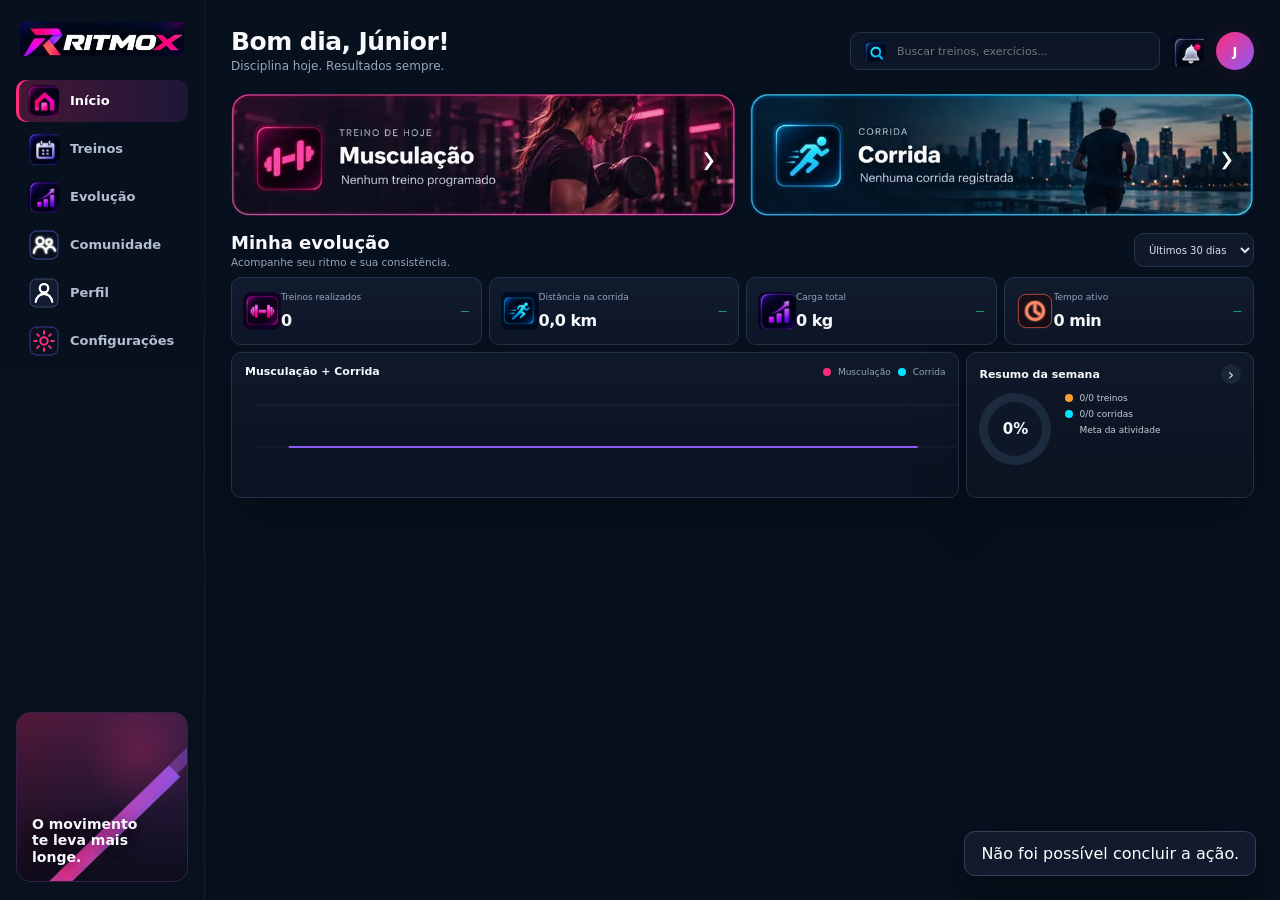
==== static/index.html @ 779b085f "chore: refresh frontend cache v68" ====
<!doctype html>
<html lang="pt-BR">
<head>
  <meta charset="utf-8">
  <meta name="viewport" content="width=device-width,initial-scale=1,viewport-fit=cover">
  <meta name="theme-color" content="#08101f">
  <meta http-equiv="Cache-Control" content="no-cache, no-store, must-revalidate">
  <meta http-equiv="Pragma" content="no-cache">
  <meta http-equiv="Expires" content="0">
  <title>RITMOX — Treino em movimento</title>
  <link rel="icon" type="image/png" sizes="64x64" href="/static/assets/validated/ritmox-r-favicon.png?v=20260925-31">
  <link rel="shortcut icon" type="image/png" href="/static/assets/validated/ritmox-r-favicon.png?v=20260925-31">
  <link rel="apple-touch-icon" href="/static/assets/validated/ritmox-r-favicon.png?v=20260925-31">
  <link rel="stylesheet" href="/static/styles.css?v=20260926-68">
</head>
<body>
  <svg class="svg-sprite" aria-hidden="true">
    <symbol id="i-home" viewBox="0 0 24 24"><path d="M3.5 10.2 12 3.5l8.5 6.7"/><path d="M5.3 9.3v10.8h5.1v-5.7h3.2v5.7h5.1V9.3"/></symbol>
    <symbol id="i-dumbbell" viewBox="0 0 24 24"><path d="M3.5 8.5v7M6.5 6.5v11M9.2 10.2h5.6M17.5 6.5v11M20.5 8.5v7"/><path d="M6.5 12h2.7M14.8 12h2.7"/></symbol>
    <symbol id="i-chart" viewBox="0 0 24 24"><path d="M4 20v-5M9.3 20v-9M14.7 20V5M20 20v-7"/><path d="m4 10 5.2-3.4 4.3 2.2L20 4.5"/></symbol>
    <symbol id="i-run" viewBox="0 0 24 24"><circle cx="15.8" cy="4.2" r="2"/><path d="m13.2 8.1-3.1 3.2 3.2 2.1 2.1 4.2M13.2 8.1l3.2 2.1 3.1-1.2M10.1 11.3l-2.2 5-3.7 3M15.4 17.6l4.2 3.3"/></symbol>
    <symbol id="i-user" viewBox="0 0 24 24"><circle cx="12" cy="7.3" r="4"/><path d="M4.8 20.5c.9-4.1 3.3-6.2 7.2-6.2s6.3 2.1 7.2 6.2"/></symbol>
    <symbol id="i-users" viewBox="0 0 24 24"><path d="M9 11a4 4 0 1 0 0-8 4 4 0 0 0 0 8Zm-7 10c.7-4 3-6 7-6 2.1 0 3.8.6 5 1.8M17 11a3 3 0 1 0 0-6M16 15c3.4 0 5.3 2 6 6"/></symbol>
    <symbol id="i-plus" viewBox="0 0 24 24"><path d="M12 5v14M5 12h14"/></symbol>
    <symbol id="i-link" viewBox="0 0 24 24"><path d="M10 13a5 5 0 0 0 7.1.1l2-2a5 5 0 0 0-7.1-7.1l-1.1 1.1M14 11a5 5 0 0 0-7.1-.1l-2 2A5 5 0 0 0 12 20l1.1-1.1"/></symbol>
    <symbol id="i-search" viewBox="0 0 24 24"><circle cx="10.8" cy="10.8" r="6.3"/><path d="m15.4 15.4 4.1 4.1"/></symbol>
    <symbol id="i-bell" viewBox="0 0 24 24"><path d="M6.8 9.8a5.2 5.2 0 0 1 10.4 0v3.5l1.8 2.2H5l1.8-2.2V9.8Z"/><path d="M9.8 18.2a2.4 2.4 0 0 0 4.4 0"/></symbol>
    <symbol id="i-camera" viewBox="0 0 24 24"><path d="M4 8.5h3l1.4-2h7.2l1.4 2h3v10H4z"/><circle cx="12" cy="13.5" r="3.2"/></symbol>
    <symbol id="i-file" viewBox="0 0 24 24"><path d="M6 3h8l4 4v14H6z"/><path d="M14 3v5h5M9 12h6M9 16h6"/></symbol>
    <symbol id="i-eye" viewBox="0 0 24 24"><path d="M2.5 12s3.5-6 9.5-6 9.5 6 9.5 6-3.5 6-9.5 6-9.5-6-9.5-6Z"/><circle cx="12" cy="12" r="2.7"/></symbol>
    <symbol id="i-mail" viewBox="0 0 24 24"><rect x="3" y="5" width="18" height="14" rx="2"/><path d="m4.5 7 7.5 6 7.5-6"/></symbol>
    <symbol id="i-calendar" viewBox="0 0 24 24"><rect x="3" y="5" width="18" height="16" rx="2"/><path d="M7 3v4M17 3v4M3 10h18"/></symbol>
    <symbol id="i-target" viewBox="0 0 24 24"><circle cx="11" cy="13" r="7"/><circle cx="11" cy="13" r="3"/><path d="m14 10 7-7M17 3h4v4"/></symbol>
    <symbol id="i-gear" viewBox="0 0 24 24"><circle cx="12" cy="12" r="3"/><path d="M12 2v3M12 19v3M2 12h3M19 12h3M4.9 4.9 7 7M17 17l2.1 2.1M19.1 4.9 17 7M7 17l-2.1 2.1"/></symbol>
    <symbol id="i-shield" viewBox="0 0 24 24"><path d="M12 2 20 5v6c0 5.2-3.2 9-8 11-4.8-2-8-5.8-8-11V5z"/><path d="M12 7v10"/></symbol>
    <symbol id="i-help" viewBox="0 0 24 24"><circle cx="12" cy="12" r="9"/><path d="M9.7 9a2.5 2.5 0 0 1 4.7 1.2c0 1.8-2.4 2.2-2.4 4M12 18h.01"/></symbol>
  </svg>

  <div class="app-shell">
    <aside class="sidebar">
      <div class="brand">
        <img class="brand-lockup-image" src="/static/assets/validated/ritmox-logo.webp" alt="RITMOX — Treino em movimento">
      </div>

      <nav class="side-nav">
        <button class="nav-item active" data-page="home"><img src="/static/assets/validated/home.webp" alt=""><span>Início</span></button>
        <button class="nav-item" data-page="workouts"><img src="/static/assets/validated/workouts.webp" alt=""><span>Treinos</span></button>
        <button class="nav-item" data-page="evolution"><img src="/static/assets/validated/evolution.webp" alt=""><span>Evolução</span></button>
        <button class="nav-item" data-page="community"><img src="/static/assets/icons/community.svg" alt=""><span>Comunidade</span></button>
        <button class="nav-item" data-page="profile"><img class="desktop-nav-asset profile-nav-asset" src="/static/assets/desktop/profile-clean.svg?v=20260925-22" alt=""><span>Perfil</span></button>
        <button class="nav-item" data-page="settings"><img src="/static/assets/icons/settings.svg" alt=""><span>Configurações</span></button>
      </nav>

      <div class="sidebar-poster">
        <div class="poster-glow"></div>
        <span>O movimento<br>te leva mais longe.</span>
      </div>
    </aside>

    <main class="main-content">
      <header class="topbar">
        <div>
          <h1 id="pageTitle">Bom dia, Júnior!</h1>
          <p id="pageSubtitle">Disciplina hoje. Resultados sempre.</p>
        </div>
        <div class="top-actions">
          <div class="search-box"><img class="search-image" src="/static/assets/validated/search.webp" alt=""><input id="globalSearch" placeholder="Buscar treinos, exercícios..."></div>
          <button class="icon-btn image-button" title="Notificações" aria-label="Notificações"><img src="/static/assets/validated/bell.webp" alt=""></button>
          <button class="avatar-btn is-loading" title="Perfil" aria-label="Perfil"></button>
        </div>
      </header>

      <section class="page active" id="page-home">

        <div class="mobile-only mobile-home-shell">
          <div class="m-brandbar">
            <div class="m-brand-lockup"><img class="brand-lockup-image" src="/static/assets/validated/ritmox-logo.webp" alt="RITMOX — Treino em movimento"></div>
            <button class="m-avatar is-loading" data-page="profile" aria-label="Perfil"></button>
          </div>
          <div class="m-greeting">
            <small>SEU DIA NO RITMOX</small>
            <h1>Bom dia, Júnior!</h1>
            <p>Disciplina hoje. Resultados sempre.</p>
          </div>

          <button class="m-feature-card m-feature-strength home-image-card" data-page="workouts" aria-label="Abrir musculação">
            <img class="home-card-art" src="/static/assets/home/home-strength-approved-exact-v48.webp?v=20260925-49" alt="">
            <span class="m-feature-copy">
              <small>TREINO DE HOJE</small>
              <strong>Musculação</strong>
              <span id="mHomeWorkoutTitle">Nenhum treino programado</span>
            </span>
            <span class="m-feature-arrow">›</span>
          </button>
          <button type="button" class="m-home-start-workout" id="mHomeStartWorkoutBtn" hidden>
            <span aria-hidden="true">▶</span><strong>Iniciar treino de hoje</strong>
          </button>

          <button class="m-feature-card m-feature-run home-image-card" data-page="run" aria-label="Abrir corrida">
            <img class="home-card-art" src="/static/assets/home/home-run-approved-exact-v48.webp?v=20260925-49" alt="">
            <span class="m-feature-copy">
              <small>CORRIDA</small>
              <strong>Corrida</strong>
              <span id="mHomeRunTitle">Nenhuma corrida registrada</span>
            </span>
            <span class="m-feature-arrow">›</span>
          </button>

          <div class="m-section-heading">
            <div><small>MINHA EVOLUÇÃO</small><h2>Seu progresso</h2></div>
            <button data-page="evolution">Ver tudo</button>
          </div>

          <div class="m-kpi-grid">
            <article class="m-kpi"><span class="m-kpi-icon image-icon"><img src="/static/assets/validated/workouts.webp?v=20260925-32" alt=""></span><small>Treinos</small><strong id="mStatWorkouts">0</strong></article>
            <article class="m-kpi"><span class="m-kpi-icon image-icon"><img src="/static/assets/validated/run.webp?v=20260925-32" alt=""></span><small>Corrida</small><strong id="mStatDistance">0,0 km</strong></article>
            <article class="m-kpi"><span class="m-kpi-icon image-icon"><img src="/static/assets/validated/evolution.webp" alt=""></span><small>Carga</small><strong id="mStatLoad">0 kg</strong></article>
            <article class="m-kpi"><span class="m-kpi-icon image-icon"><img src="/static/assets/icons/clock.svg" alt=""></span><small>Tempo ativo</small><strong id="mStatTime">0 min</strong></article>
          </div>

          <article class="m-progress-card">
            <div class="m-card-head"><div><small>RESUMO DA SEMANA</small><strong>Comece sua jornada</strong></div><span>0%</span></div>
            <div class="m-empty-track"><span></span></div>
            <p>Seus treinos concluídos e corridas registradas vão aparecer aqui.</p>
          </article>
        </div>

        <div class="hero-grid desktop-home-block">
          <article class="hero-card strength-card home-image-card desktop-home-image-card" data-open="workouts">
            <img class="home-card-art" src="/static/assets/home/home-strength-approved-exact-v48.webp?v=20260925-49" alt="">
            <div class="hero-card-head">
              <h2>Musculação</h2>
              <span class="hero-chevron">›</span>
            </div>
            <div class="hero-card-body">
              <strong>Treino de hoje</strong>
              <p id="homeWorkoutTitle">Nenhum treino programado</p>
              <div class="hero-meta"><span>◌ 0 exercícios</span><span>◷ 0 min</span></div>
            </div>
            <button class="hero-action pink" id="homeStartWorkoutBtn" hidden>Iniciar treino</button>
          </article>

          <article class="hero-card run-card home-image-card desktop-home-image-card" data-open="run">
            <img class="home-card-art" src="/static/assets/home/home-run-approved-exact-v48.webp?v=20260925-49" alt="">
            <div class="hero-card-head">
              <h2>Corrida</h2>
              <span class="hero-chevron">›</span>
            </div>
            <div class="hero-card-body">
              <strong>Treino de hoje</strong>
              <p>Nenhuma corrida registrada</p>
              <div class="hero-meta"><span>◌ 0,0 km</span><span>◷ 0 min</span></div>
            </div>
            <button class="hero-action cyan">Iniciar corrida</button>
          </article>
        </div>

        <section class="section-block desktop-home-block">
          <div class="section-head">
            <div><h3>Minha evolução</h3><p>Acompanhe seu ritmo e sua consistência.</p></div>
            <select id="periodSelect"><option>Últimos 30 dias</option><option>7 dias</option><option>3 meses</option></select>
          </div>

          <div class="stat-grid">
            <article class="stat-card"><span class="stat-icon image-icon desktop-stat-asset approved-desktop-asset"><img src="[data-uri]" alt=""></span><small>Treinos realizados</small><strong id="statWorkouts">0</strong><em>—</em></article>
            <article class="stat-card"><span class="stat-icon image-icon desktop-stat-asset approved-desktop-asset"><img src="[data-uri]" alt=""></span><small>Distância na corrida</small><strong id="statDistance">0,0 km</strong><em>—</em></article>
            <article class="stat-card"><span class="stat-icon image-icon"><img src="/static/assets/validated/evolution.webp" alt=""></span><small>Carga total</small><strong id="statLoad">0 kg</strong><em>—</em></article>
            <article class="stat-card"><span class="stat-icon image-icon"><img src="/static/assets/icons/clock.svg" alt=""></span><small>Tempo ativo</small><strong id="statTime">0 min</strong><em>—</em></article>
          </div>

          <div class="analytics-grid">
            <article class="panel chart-panel">
              <div class="panel-title-row"><strong>Musculação + Corrida</strong><span class="legend"><i class="dot pink"></i> Musculação <i class="dot cyan"></i> Corrida</span></div>
              <canvas id="progressChart" height="230"></canvas>
            </article>
            <article class="panel summary-panel">
              <div class="summary-title-row"><h4>Resumo da semana</h4><span>›</span></div>
              <div class="summary-content">
                <div class="ring" id="goalRing"><span>0%</span></div>
                <ul>
                  <li><i class="dot orange"></i><span>0/0 treinos</span></li>
                  <li><i class="dot cyan"></i><span>0/0 corridas</span></li>
                  <li><i class="dot purple"></i><span>Meta da atividade</span></li>
                </ul>
              </div>
            </article>
          </div>
        </section>
      </section>

      <section class="page" id="page-workouts">
        <div class="health-gate" id="healthGate">
          <article class="panel health-gate-card">
            <div class="health-gate-icon">+</div>
            <span class="eyebrow pink-text">ANAMNESE OBRIGATÓRIA</span>
            <h2 id="healthGateTitle">Verificando sua triagem de saúde...</h2>
            <p id="healthGateText">Antes de planejar treinos, o RITMOX verifica se a anamnese do aluno foi concluída.</p>
            <div id="healthGateFlags" class="health-gate-flags"></div>
            <div class="health-gate-actions">
              <button type="button" class="primary-btn pink-btn" id="startHealthAssessmentBtn" data-health-action="assessment" hidden>Preencher anamnese</button>
              <button type="button" class="ghost-btn" id="configureAnamnesisBtn" data-page="settings" hidden>Configurar anamnese</button>
              <button type="button" class="ghost-btn" id="registerClearanceBtn" data-health-action="clearance" hidden>Solicitar liberação ao profissional</button>
            </div>
            <small class="health-note">A triagem não substitui avaliação médica. Respostas com sinais de alerta bloqueiam a prescrição até avaliação profissional.</small>
          </article>
        </div>

        <div class="training-calendar training-planner-v57" id="trainingCalendar" hidden>
          <div class="calendar-toolbar">
            <div>
              <span class="eyebrow pink-text" id="plannerEyebrow">PLANEJAMENTO</span>
              <h2 id="plannerTitle">Calendário de treinos</h2>
              <p id="plannerSubtitle">Planeje corrida, musculação e outras modalidades com métodos baseados em evidências.</p>
            </div>
            <div class="calendar-toolbar-actions">
              <button class="calendar-nav-btn" id="prevWeekBtn" aria-label="Semana anterior">‹</button>
              <button class="calendar-today-btn" id="todayWeekBtn">Hoje</button>
              <button class="calendar-nav-btn" id="nextWeekBtn" aria-label="Próxima semana">›</button>
              <button class="calendar-add-btn" id="addPlanTopBtn"><span>＋</span> Novo ciclo</button>
            </div>
          </div>

          <nav class="planner-modality-tabs" id="plannerModalityTabs" aria-label="Filtrar modalidades">
            <button type="button" class="active" data-planner-modality="geral"><span class="planner-tab-icon">▦</span>Geral</button>
            <button type="button" data-planner-modality="corrida"><span class="planner-tab-icon cyan">➤</span>Corrida</button>
            <button type="button" data-planner-modality="musculacao"><span class="planner-tab-icon purple">✚</span>Musculação</button>
            <button type="button" data-planner-modality="ciclismo"><span class="planner-tab-icon pink">◉</span>Ciclismo</button>
            <button type="button" data-planner-modality="mobilidade"><span class="planner-tab-icon teal">◌</span>Mobilidade</button>
          </nav>

          <section class="panel active-cycle-panel" id="activeCyclePanel" hidden>
            <div class="active-cycle-head">
              <div>
                <span class="eyebrow pink-text">ACOMPANHAMENTO DO CICLO</span>
                <h3 id="activeCycleTitle">Ciclo ativo</h3>
                <p id="activeCycleGoal">Seu planejamento atual.</p>
              </div>
              <span class="active-cycle-badge">ATIVO</span>
            </div>
            <div class="active-cycle-stats">
              <div><small>Período</small><strong id="activeCyclePeriod">—</strong></div>
              <div><small>Sessões concluídas</small><strong id="activeCycleSessions">0 / 0</strong></div>
              <div><small>Frequência</small><strong id="activeCycleFrequency">—</strong></div>
            </div>
            <div class="active-cycle-progress">
              <div><span>Progresso do ciclo</span><strong id="activeCycleProgressText">0%</strong></div>
              <div class="active-cycle-track"><i id="activeCycleProgressBar"></i></div>
            </div>
            <div class="active-cycle-actions">
              <button type="button" class="ghost-btn" id="changeTrainingCycleBtn">Alterar ciclo</button>
              <button type="button" class="danger-ghost-btn" id="deleteTrainingCycleBtn">Encerrar ciclo</button>
            </div>
          </section>

          <section class="panel planner-methods-panel" id="plannerMethodsPanel">
            <div class="planner-section-head">
              <span class="planner-section-icon">▥</span>
              <div>
                <h3>Métodos validados</h3>
                <p>Estruturas baseadas em diretrizes e revisões do ACSM e da WHO.</p>
              </div>
            </div>
            <div class="training-method-cards" id="trainingMethodCards">
              <button type="button" class="training-method-card active" data-method-key="hypertrophy">
                <span class="method-icon">◎</span><strong>Hipertrofia</strong><em>Força progressiva</em>
                <small>Maior volume semanal, progressão e recuperação para ganho de massa.</small>
              </button>
              <button type="button" class="training-method-card" data-method-key="strength">
                <span class="method-icon">◆</span><strong>Força</strong><em>Carga alta</em>
                <small>Baixas repetições, descanso maior e progressão de carga.</small>
              </button>
              <button type="button" class="training-method-card" data-method-key="weight_loss">
                <span class="method-icon">◒</span><strong>Perda de peso</strong><em>Cardio + força</em>
                <small>Musculação e aeróbio para apoiar gasto energético e preservar massa magra.</small>
              </button>
              <button type="button" class="training-method-card" data-method-key="conditioning">
                <span class="method-icon">▥</span><strong>Condicionamento</strong><em>Base + intervalos</em>
                <small>Combina base aeróbia, limiar, intervalos e força de suporte.</small>
              </button>
            </div>
            <div class="planner-filter-empty" id="plannerMethodEmpty" hidden>
              <strong>Método estruturado ainda não validado</strong>
              <span>Você ainda pode cadastrar um treino manual desta modalidade pelo botão “Novo plano”.</span>
            </div>
          </section>

          <section class="panel planner-structured-panel" id="plannerStructuredPanel">
            <div class="planner-section-head">
              <span class="planner-section-icon">▥</span>
              <div>
                <h3>Plano estruturado</h3>
                <p>Detalhes do método selecionado e como ele será aplicado.</p>
              </div>
            </div>
            <div class="structured-plan-body" id="structuredPlanBody">
              <div class="structured-plan-facts">
                <div><span>✚</span><small>Modalidade</small><strong id="structuredPlanModality">Musculação + Corrida leve</strong></div>
                <div><span>◎</span><small>Objetivo</small><strong id="structuredPlanGoal">Hipertrofia</strong></div>
                <div><span>▣</span><small>Frequência</small><strong id="structuredPlanFrequency">4x musculação + 2x cardio leve</strong></div>
                <div><span>☷</span><small>Estrutura</small><strong id="structuredPlanStructure">A/B + corrida regenerativa</strong></div>
              </div>
              <div class="structured-plan-description">
                <p id="structuredPlanDescription">Plano com sobrecarga progressiva, volume semanal adequado e recuperação. O calendário recebe automaticamente as sessões do método escolhido.</p>
                <small id="structuredPlanEvidence">Referência: ACSM 2026</small>
              </div>
            </div>
            <div class="planner-filter-empty structured-empty" id="structuredPlanEmpty" hidden>
              <strong>Sem plano estruturado para esta modalidade</strong>
              <span>Os modelos específicos só serão liberados depois de validação. Treinos manuais continuam disponíveis.</span>
            </div>
          </section>

          <div class="week-range" id="weekRange">—</div>
          <div class="week-calendar" id="weekCalendar" aria-label="Calendário semanal de treinos"></div>

          <section class="panel day-panel">
            <div class="day-panel-head">
              <div>
                <span class="eyebrow" id="selectedDayEyebrow">DIA SELECIONADO</span>
                <h3 id="selectedDayTitle">Selecione um dia</h3>
                <p id="selectedDaySubtitle">Os treinos do plano aparecerão aqui.</p>
              </div>
            </div>
            <div class="day-plan-list" id="dayPlanList"></div>
          </section>
        </div>
      </section>

      <section class="page" id="page-run">

        <div class="mobile-only mobile-run-screen">
          <div class="m-screen-head">
            <button class="m-back" data-page="home">‹</button>
            <strong>Corrida</strong>
            <button class="m-more">•••</button>
          </div>

          <div class="m-run-tabs">
            <button class="active">Resumo</button>
            <button>Parciais</button>
            <button>Mapa</button>
          </div>

          <article class="m-run-hero">
            <div class="m-run-hero-overlay">
              <small id="mRunTitle">Nenhuma corrida registrada</small>
              <div><strong id="mRunDistance">0,00</strong><span>km</span></div>
              <p id="mRunDuration">00:00</p>
            </div>
          </article>

          <div class="m-run-metrics">
            <article><small>Distância</small><strong id="mMetricDistance">0,00</strong><span>km</span></article>
            <article><small>Tempo</small><strong id="mMetricTime">00:00</strong><span>duração</span></article>
            <article><small>Ritmo médio</small><strong id="mMetricPace">--:--</strong><span>min/km</span></article>
          </div>

          <article class="m-run-evolution">
            <div class="m-card-head"><div><small>MINHA EVOLUÇÃO</small><strong>Últimas 4 semanas</strong></div><button data-page="evolution">Ver tudo</button></div>
            <div class="m-run-empty-chart"><span>Sem histórico de corrida</span></div>
          </article>

          <div class="m-run-bottom-metrics">
            <article><span>🔥</span><strong id="mRunCalories">0</strong><small>Calorias</small></article>
            <article><span>♥</span><strong id="mRunHeart">0</strong><small>Freq. média</small></article>
            <article><span>▲</span><strong id="mRunElevation">0</strong><small>Elevação</small></article>
          </div>
        </div>

        <div class="run-layout desktop-run">
          <article class="panel run-summary">
            <div class="tabs"><button class="tab active">Resumo</button><button class="tab">Parciais</button><button class="tab">Mapa</button></div>
            <div class="run-visual">
              <div class="route-line"></div>
              <div class="run-badge">R</div>
              <div class="run-overlay"><small id="runTitle">Nenhuma corrida registrada</small><strong id="runDistance">0,00 km</strong><span id="runDuration">00:00</span></div>
            </div>
            <div class="run-metrics">
              <div><small>Distância</small><strong id="metricDistance">0,00</strong><span>km</span></div>
              <div><small>Tempo</small><strong id="metricTime">00:00</strong></div>
              <div><small>Ritmo médio</small><strong id="metricPace">--:--</strong><span>min/km</span></div>
            </div>
          </article>

          <article class="panel run-details">
            <h3>Minha evolução</h3>
            <p>Últimas 4 semanas</p>
            <canvas id="runChart" height="220"></canvas>
            <div class="mini-metrics">
              <div><span>🔥</span><strong id="runCalories">0</strong><small>Calorias</small></div>
              <div><span>♥</span><strong id="runHeart">0</strong><small>Freq. média</small></div>
              <div><span>▲</span><strong id="runElevation">0</strong><small>Elevação</small></div>
            </div>
          </article>
        </div>
      </section>

      <section class="page" id="page-evolution">
        <article class="panel spacious">
          <span class="eyebrow purple-text">EVOLUÇÃO</span>
          <h2>Seu progresso em uma visão única.</h2>
          <p>Força, volume, frequência, distância e constância no mesmo histórico.</p>
          <div class="evolution-cards">
            <div class="evo-card"><small>Consistência</small><strong>0%</strong><span>Sem histórico</span></div>
            <div class="evo-card"><small>Volume semanal</small><strong>0 kg</strong><span>Sem histórico</span></div>
            <div class="evo-card"><small>Ritmo médio</small><strong>--:--/km</strong><span>Sem histórico</span></div>
          </div>
        </article>
      </section>

      <section class="page" id="page-community">
        <article class="panel spacious centered">
          <div class="big-icon image-icon"><img src="/static/assets/icons/community.svg" alt=""></div>
          <h2>Comunidade RITMOX</h2>
          <p>Estrutura preparada para desafios, rankings privados, grupos e acompanhamento entre atletas.</p>
          <button class="ghost-btn" id="comingSoonBtn">Ver roadmap</button>
        </article>
      </section>

      <section class="page" id="page-profile">
        <div class="profile-grid ritmox-profile-v53">
          <article class="panel profile-hero-card">
            <div class="profile-photo-wrap is-loading">
              <img id="profilePhotoImage" alt="Foto do perfil" hidden>
              <div class="profile-avatar" id="profileAvatarFallback" hidden></div>
            </div>
            <div class="profile-hero-copy">
              <h2 id="profileNameTitle">Júnior</h2>
              <p>Atleta RITMOX</p>
              <span class="profile-active-badge"><i></i> Membro ativo</span>
            </div>
            <button type="button" class="profile-photo-btn" id="changeProfilePhotoBtn" aria-controls="profilePhotoInput">
              <svg aria-hidden="true"><use href="#i-camera"/></svg><span>Alterar foto</span>
            </button>
            <input id="profilePhotoInput" class="profile-photo-input" type="file" accept="image/jpeg,image/png,image/webp,image/heic,image/heif" aria-label="Selecionar nova foto de perfil">
            <div class="profile-quick-actions">
              <button type="button" id="editProfileBtn">
                <svg aria-hidden="true"><use href="#i-user"/></svg>
                <span><strong>Editar perfil</strong><small>Nome, dados e preferências</small></span><b>›</b>
              </button>
            </div>
          </article>

          <article class="panel profile-anamnesis-card" id="profileAnamnesisCard">
            <div class="profile-anamnesis-head">
              <div>
                <small>SAÚDE E TRIAGEM</small>
                <h3>Anamnese</h3>
                <p id="profileAnamnesisSubtitle">Carregando registro do aluno...</p>
              </div>
              <span id="profileAnamnesisStatus" class="status-pill">Carregando</span>
            </div>
            <div class="profile-anamnesis-meta" id="profileAnamnesisMeta"></div>
            <div class="profile-anamnesis-actions">
              <button type="button" class="ghost-btn profile-view-btn" id="viewProfileAnamnesisBtn" hidden>
                <svg aria-hidden="true"><use href="#i-eye"/></svg><span>Visualizar</span>
              </button>
              <button type="button" class="ghost-btn profile-update-anamnesis-btn" id="updateProfileAnamnesisBtn" hidden>
                <svg viewBox="0 0 24 24" aria-hidden="true"><path d="M4 20h4L19 9a2.1 2.1 0 0 0-3-3L5 17l-1 3Z"/><path d="m14 8 3 3"/></svg><span>Atualizar anamnese</span>
              </button>
              <button type="button" class="primary-btn pink-btn profile-pdf-btn" id="exportProfileAnamnesisBtn" hidden>
                <svg aria-hidden="true"><use href="#i-file"/></svg><span>Exportar PDF</span>
              </button>
            </div>
          </article>

          <article class="panel profile-info-card">
            <div class="profile-section-title">
              <small>MINHA CONTA</small>
              <h3>Informações pessoais</h3>
              <p>Seus dados cadastrados no RITMOX.</p>
            </div>
            <div class="profile-info-list" aria-label="Informações pessoais cadastradas">
              <div class="profile-info-row profile-info-readonly">
                <svg aria-hidden="true"><use href="#i-user"/></svg>
                <span><strong>Nome</strong><small id="profileInfoName">Júnior</small></span>
              </div>
              <div class="profile-info-row profile-info-readonly">
                <svg aria-hidden="true"><use href="#i-mail"/></svg>
                <span><strong>E-mail</strong><small id="profileInfoEmail">Não informado</small></span>
              </div>
              <div class="profile-info-row profile-info-readonly">
                <svg aria-hidden="true"><use href="#i-calendar"/></svg>
                <span><strong>Data de nascimento</strong><small id="profileInfoBirth">Não informada</small></span>
              </div>
              <div class="profile-info-row profile-info-readonly">
                <svg aria-hidden="true"><use href="#i-target"/></svg>
                <span><strong>Objetivos</strong><small id="profileInfoGoals">Não informado</small></span>
              </div>
            </div>
          </article>

          <article class="panel profile-admin-card">
            <div class="profile-section-title">
              <small>ADMINISTRAÇÃO</small>
              <h3>Configurações</h3>
              <p>Personalize sua experiência no RITMOX.</p>
            </div>
            <div class="profile-info-list">
              <button type="button" class="profile-info-row" data-page="settings">
                <svg class="purple" aria-hidden="true"><use href="#i-gear"/></svg>
                <span><strong>Preferências do app</strong><small>Anamnese, notificações e formulários</small></span><b>›</b>
              </button>
              <button type="button" class="profile-info-row" id="privacyProfileBtn">
                <svg class="purple" aria-hidden="true"><use href="#i-shield"/></svg>
                <span><strong>Privacidade e segurança</strong><small>Seus dados e permissões</small></span><b>›</b>
              </button>
              <button type="button" class="profile-info-row" id="supportProfileBtn">
                <svg class="purple" aria-hidden="true"><use href="#i-help"/></svg>
                <span><strong>Ajuda e suporte</strong><small>Dúvidas, tutoriais e contato</small></span><b>›</b>
              </button>
            </div>
          </article>
        </div>
      </section>

      <section class="page" id="page-settings">
        <div class="settings-shell">
          <div class="settings-page-head">
            <div>
              <span class="eyebrow purple-text">CONFIGURAÇÕES</span>
              <h2>Parametrização do RITMOX</h2>
              <p>Defina as perguntas da anamnese que serão apresentadas ao aluno antes do planejamento de treinos.</p>
            </div>
          </div>

          <article class="panel anamnesis-settings-card">
            <div class="settings-section-head">
              <div>
                <span class="eyebrow pink-text">ANAMNESE</span>
                <h3>Perguntas da triagem</h3>
                <p>As perguntas são carregadas diretamente daqui. Não existe arquivo ou documento externo.</p>
              </div>
              <div class="settings-head-actions">
                <button type="button" class="ghost-btn" id="restoreDefaultAnamnesisBtn">Restaurar padrão</button>
                <button type="button" class="primary-btn pink-btn" id="addAnamnesisQuestionBtn">＋ Nova pergunta</button>
              </div>
            </div>

            <div class="default-template-note">
              <strong>Anamnese padrão RITMOX</strong>
              <p>O aplicativo já traz uma anamnese completa como ponto de partida. Você pode editar, desativar, excluir ou incluir perguntas sem perder a flexibilidade.</p>
            </div>
            <div class="settings-summary" id="anamnesisSettingsSummary">
              <span>Carregando parametrização...</span>
            </div>
            <div class="question-settings-list" id="anamnesisQuestionList"></div>
          </article>
        </div>
      </section>

    </main>
  </div>

  <nav class="bottom-nav" aria-label="Navegação principal">
    <button class="bottom-item active" data-page="home"><span class="nav-glyph"><img src="/static/assets/validated/home.webp" alt=""></span><span>Início</span></button>
    <button class="bottom-item" data-page="workouts"><span class="nav-glyph"><img src="/static/assets/validated/workouts.webp?v=20260925-32" alt=""></span><span>Treinos</span></button>
    <button class="bottom-item" data-page="run"><span class="nav-glyph"><img src="/static/assets/validated/run.webp?v=20260925-32" alt=""></span><span>Corrida</span></button>
    <button class="bottom-item" data-page="evolution"><span class="nav-glyph"><img src="/static/assets/validated/evolution.webp" alt=""></span><span>Evolução</span></button>
    <button class="bottom-item" data-page="profile"><span class="nav-glyph"><img src="/static/assets/validated/profile.webp" alt=""></span><span>Perfil</span></button>
  </nav>

  <div id="profileEditDialog" class="app-modal-overlay profile-edit-dialog" hidden><div class="app-modal-surface">
    <form id="profileEditForm">
      <button type="button" class="dialog-close" id="closeProfileEditBtn" aria-label="Fechar">×</button>
      <span class="eyebrow pink-text">MEU PERFIL</span>
      <h3>Editar perfil</h3>
      <p>Centralize aqui todas as alterações dos seus dados pessoais no RITMOX.</p>
      <div class="profile-edit-grid">
        <label>Nome
          <input id="profileEditName" maxlength="160" required placeholder="Seu nome">
        </label>
        <label>E-mail
          <input id="profileEditEmail" type="email" maxlength="220" placeholder="voce@exemplo.com">
        </label>
        <label>Data de nascimento
          <input id="profileEditBirth" type="date">
        </label>
        <label class="span-2">Objetivos
          <textarea id="profileEditGoals" maxlength="500" rows="3" placeholder="Ex.: hipertrofia e performance"></textarea>
        </label>
      </div>
      <div class="dialog-actions">
        <button type="button" class="ghost-btn" id="cancelProfileEditBtn">Cancelar</button>
        <button type="submit" class="primary-btn pink-btn" id="saveProfileEditBtn">Salvar alterações</button>
      </div>
    </form>
  </div></div>

  <div id="profilePhotoCropDialog" class="app-modal-overlay profile-photo-crop-dialog" hidden role="dialog" aria-modal="true" aria-labelledby="profilePhotoCropTitle">
    <div class="app-modal-surface">
      <div class="profile-photo-crop-content">
        <div class="profile-photo-crop-handle" aria-hidden="true"></div>
        <button type="button" class="dialog-close" id="closeProfilePhotoCropBtn" aria-label="Fechar">×</button>
        <h3 id="profilePhotoCropTitle">Ajustar foto de perfil</h3>
        <p>Em 100%, a foto inteira fica visível. Arraste ou amplie para definir o corte.</p>

        <div class="profile-photo-crop-stage">
          <canvas id="profilePhotoCropCanvas" width="720" height="720" aria-label="Pré-visualização do recorte da foto"></canvas>
          <div class="profile-photo-crop-grid" aria-hidden="true"></div>
        </div>

        <div class="profile-photo-zoom-head">
          <span>Zoom</span><strong id="profilePhotoZoomValue">100%</strong>
        </div>
        <div class="profile-photo-zoom-controls">
          <button type="button" id="profilePhotoZoomOutBtn" aria-label="Diminuir zoom">−</button>
          <input id="profilePhotoZoomRange" type="range" min="1" max="4" value="1" step="0.01" aria-label="Zoom da foto">
          <button type="button" id="profilePhotoZoomInBtn" aria-label="Aumentar zoom">+</button>
        </div>
        <button type="button" class="profile-photo-recenter-btn" id="profilePhotoRecenterBtn">
          <span aria-hidden="true">↻</span> Centralizar imagem
        </button>

        <div class="profile-photo-crop-actions">
          <button type="button" class="ghost-btn" id="cancelProfilePhotoCropBtn">Cancelar</button>
          <button type="button" class="primary-btn pink-btn" id="applyProfilePhotoCropBtn"><span aria-hidden="true">✓</span> Usar foto</button>
        </div>
      </div>
    </div>
  </div>

  <div id="healthAssessmentDialog" class="app-modal-overlay health-assessment-dialog" hidden><div class="app-modal-surface">
    <form id="healthAssessmentForm" novalidate>
      <button type="button" class="dialog-close" id="closeHealthAssessmentBtn" aria-label="Fechar">×</button>
      <span class="eyebrow pink-text">ANAMNESE DO ALUNO</span>
      <h3>Triagem pré-participação</h3>
      <p class="health-dialog-intro">As perguntas abaixo são definidas em Configurações → Anamnese.</p>

      <div id="dynamicAnamnesisQuestions" class="dynamic-anamnesis"></div>

      <fieldset class="health-section consent-section">
        <legend>Declarações</legend>
        <button type="button" class="consent-toggle" id="haConsentTruthful" data-consent-toggle role="checkbox" aria-checked="false">
          <span class="consent-box" aria-hidden="true"></span><span>Confirmo que as respostas são verdadeiras e atuais.</span>
        </button>
        <button type="button" class="consent-toggle" id="haConsentScreening" data-consent-toggle role="checkbox" aria-checked="false">
          <span class="consent-box" aria-hidden="true"></span><span>Entendo que esta triagem não substitui consulta, diagnóstico ou liberação médica quando necessária.</span>
        </button>
      </fieldset>
      <fieldset class="health-section signature-pad-section" id="haSignatureSection">
        <legend>Assinatura do aluno <span class="required-mark">*</span></legend>
        <p class="signature-pad-help">Assine abaixo com o dedo, caneta digital ou mouse. A assinatura será salva junto com a anamnese e aparecerá no PDF.</p>
        <label class="signature-name-label">Nome do assinante
          <input id="haSignatureName" maxlength="160" placeholder="Preenchido automaticamente pelo nome informado acima">
        </label>
        <div class="signature-pad-shell">
          <canvas id="haSignatureCanvas" width="900" height="260" aria-label="Campo para assinatura do aluno"></canvas>
          <span class="signature-pad-line"></span>
          <small>ASSINE AQUI</small>
        </div>
        <div class="signature-pad-actions">
          <span id="haSignatureStatus">Aguardando assinatura</span>
          <button type="button" class="ghost-btn compact-btn" id="clearHaSignatureBtn">Limpar assinatura</button>
        </div>
        <button type="button" class="consent-toggle" id="haSignatureConfirm" data-consent-toggle role="checkbox" aria-checked="false">
          <span class="consent-box" aria-hidden="true"></span><span>Confirmo que esta assinatura pertence ao aluno identificado nesta anamnese.</span>
        </button>
      </fieldset>

      <div id="anamnesisFormFeedback" class="anamnesis-form-feedback" role="alert" aria-live="assertive" hidden></div>

      <div class="health-dialog-actions">
        <button type="button" class="ghost-btn" id="cancelHealthAssessmentBtn">Cancelar</button>
        <button type="button" class="primary-btn pink-btn" id="submitHealthAssessmentBtn">Concluir e salvar</button>
      </div>
    </form>
  </div></div>

  <div id="clearanceDialog" class="app-modal-overlay clearance-dialog" hidden><div class="app-modal-surface">
    <form id="clearanceForm">
      <button type="button" class="dialog-close" id="closeClearanceBtn" aria-label="Fechar">×</button>
      <span class="eyebrow purple-text">SOLICITAÇÃO AO PROFISSIONAL</span>
      <h3>Solicitar liberação</h3>
      <p>O aluno não pode aprovar a própria liberação. Esta solicitação será criada como pendência para análise do profissional responsável.</p>
      <label>Profissional responsável
        <input id="clearanceProvider" required maxlength="160" placeholder="Nome do profissional">
      </label>
      <label>E-mail do profissional
        <input id="clearanceEmail" type="email" required maxlength="220" placeholder="profissional@exemplo.com">
      </label>
      <label>Mensagem
        <textarea id="clearanceMessage" maxlength="800" rows="3" placeholder="Contexto adicional para a avaliação, se necessário"></textarea>
      </label>
      <div class="dialog-actions">
        <button type="button" class="ghost-btn" id="cancelClearanceBtn">Cancelar</button>
        <button type="submit" class="primary-btn pink-btn">Enviar solicitação</button>
      </div>
    </form>
  </div></div>

  <div id="profileAnamnesisDialog" class="app-modal-overlay profile-anamnesis-dialog" hidden><div class="app-modal-surface">
    <div class="profile-anamnesis-dialog-body">
      <button type="button" class="dialog-close" id="closeProfileAnamnesisBtn" aria-label="Fechar">×</button>
      <span class="eyebrow pink-text">ANAMNESE SALVA</span><h3>Registro do aluno</h3>
      <div id="profileAnamnesisDetails" class="profile-anamnesis-details"></div>
      <div class="dialog-actions"><button type="button" class="ghost-btn" id="closeProfileAnamnesisFooterBtn">Fechar</button><button type="button" class="primary-btn pink-btn" id="exportProfileAnamnesisDialogBtn">Exportar PDF</button></div>
    </div>
  </div></div>
  <div id="signatureDialog" class="app-modal-overlay signature-dialog" hidden><div class="app-modal-surface">
    <form id="signatureForm">
      <button type="button" class="dialog-close" id="closeSignatureBtn" aria-label="Fechar">×</button>
      <span class="eyebrow purple-text">ASSINATURA ELETRÔNICA</span><h3>Assinar anamnese</h3>
      <p>Digite o nome completo do aluno e confirme a declaração abaixo.</p>
      <label>Nome completo<input id="signatureName" required maxlength="160" placeholder="Nome completo do aluno"></label>
      <button type="button" class="consent-toggle" id="signatureAccept" data-consent-toggle role="checkbox" aria-checked="false">
        <span class="consent-box" aria-hidden="true"></span><span>Confirmo que sou o titular deste perfil e concordo em assinar eletronicamente esta anamnese.</span>
      </button>
      <div class="dialog-actions"><button type="button" class="ghost-btn" id="cancelSignatureBtn">Cancelar</button><button type="submit" class="primary-btn pink-btn">Confirmar assinatura</button></div>
    </form>
  </div></div>

  <div id="anamnesisQuestionDialog" class="app-modal-overlay question-editor-dialog" hidden><div class="app-modal-surface">
    <form id="anamnesisQuestionForm">
      <button type="button" class="dialog-close" id="closeAnamnesisQuestionBtn" aria-label="Fechar">×</button>
      <span class="eyebrow pink-text" id="questionEditorEyebrow">NOVA PERGUNTA</span>
      <h3 id="questionEditorTitle">Configurar pergunta</h3>

      <div class="question-editor-grid">
        <label>Seção
          <input id="aqSection" required maxlength="120" placeholder="Ex.: Histórico de saúde">
        </label>
        <label>Tipo de resposta
          <select id="aqType">
            <option value="yes_no">Sim / Não</option>
            <option value="text">Texto curto</option>
            <option value="textarea">Texto longo</option>
            <option value="number">Número</option>
            <option value="date">Data</option>
            <option value="select">Seleção única</option>
            <option value="multiselect">Múltipla seleção</option>
          </select>
        </label>
        <label class="span-2">Pergunta
          <textarea id="aqLabel" required maxlength="500" rows="2" placeholder="Digite a pergunta que será exibida ao aluno"></textarea>
        </label>
        <label class="span-2">Texto de ajuda
          <input id="aqHelp" maxlength="500" placeholder="Orientação opcional para o aluno">
        </label>
        <label class="span-2">Placeholder
          <input id="aqPlaceholder" maxlength="300" placeholder="Exemplo de resposta">
        </label>
        <label class="span-2 question-options-field" id="aqOptionsField">Opções de resposta
          <textarea id="aqOptions" rows="3" placeholder="Uma opção por linha"></textarea>
        </label>
        <label class="settings-check"><input id="aqRequired" type="checkbox"> Resposta obrigatória</label>
        <label class="settings-check"><input id="aqActive" type="checkbox" checked> Pergunta ativa</label>
        <label class="settings-check span-2"><input id="aqRiskEnabled" type="checkbox"> Esta pergunta pode exigir avaliação/liberação profissional</label>
        <label class="span-2 risk-config-field" id="aqRiskValuesField">Respostas que geram alerta
          <input id="aqRiskValues" placeholder="Ex.: Sim  |  Para seleção: opção 1, opção 2">
        </label>
        <label class="span-2 risk-config-field" id="aqRiskMessageField">Mensagem do alerta
          <input id="aqRiskMessage" maxlength="500" placeholder="Ex.: Relato de dor no peito">
        </label>
      </div>

      <div class="plan-dialog-actions">
        <button type="button" class="danger-ghost-btn" id="deleteAnamnesisQuestionBtn" hidden>Excluir pergunta</button>
        <div>
          <button type="button" class="ghost-btn" id="cancelAnamnesisQuestionBtn">Cancelar</button>
          <button type="submit" class="primary-btn pink-btn">Salvar pergunta</button>
        </div>
      </div>
    </form>
  </div></div>

  <dialog id="workoutExecutionDialog" class="workout-execution-dialog">
    <div class="workout-exec-shell">
      <header class="workout-exec-head">
        <div><span class="eyebrow pink-text">TREINO EM ANDAMENTO</span><h2 id="workoutExecTitle">Treino</h2><p id="workoutExecSubtitle"></p></div>
        <button type="button" class="dialog-close" id="closeWorkoutExecutionBtn" aria-label="Fechar">×</button>
      </header>
      <div class="workout-exec-progress">
        <div><span>Progresso</span><strong id="workoutExecProgressText">0 / 0 séries</strong></div>
        <div class="workout-exec-progress-track"><i id="workoutExecProgressBar"></i></div>
      </div>
      <section class="workout-rest-timer" id="workoutRestTimer" hidden>
        <div><small>DESCANSO ENTRE SÉRIES</small><strong id="workoutRestTimerValue">01:00</strong></div>
        <div class="workout-rest-actions"><button type="button" id="restTimerMinusBtn">−15s</button><button type="button" id="restTimerSkipBtn">Pular</button><button type="button" id="restTimerPlusBtn">+15s</button></div>
      </section>
      <section class="workout-exercise-visual">
        <img id="workoutExerciseImage" alt="Demonstração do exercício" hidden>
        <div id="workoutExerciseFallback" class="workout-exercise-fallback"><span>✚</span><strong>Exercício</strong><small>Demonstração visual</small></div>
      </section>
      <section class="workout-exercise-card">
        <span class="eyebrow" id="workoutExerciseCounter">EXERCÍCIO 1 DE 1</span>
        <h3 id="workoutExerciseName">Exercício</h3><p id="workoutExerciseMuscle"></p>
        <div class="workout-target-grid">
          <div><small>Séries</small><strong id="workoutTargetSets">0</strong></div>
          <div><small>Repetições</small><strong id="workoutTargetReps">0</strong></div>
          <div><small>Descanso</small><strong id="workoutTargetRest">60s</strong></div>
        </div>
        <div class="workout-set-history" id="workoutSetHistory"></div>
        <div id="workoutExecInputs">
          <div class="workout-live-inputs">
            <label>Repetições realizadas<input id="workoutActualReps" type="number" min="1" max="100" inputmode="numeric"></label>
            <label>Carga utilizada (kg)<input id="workoutActualLoad" type="number" min="0" max="2000" step="0.5" inputmode="decimal"></label>
          </div>
          <div class="workout-exec-actions"><button type="button" class="ghost-btn" id="undoWorkoutSetBtn">Desfazer última</button><button type="button" class="primary-btn pink-btn" id="completeWorkoutSetBtn">Concluir série</button></div>
        </div>
        <div class="workout-complete-state" id="workoutCompleteState" hidden>
          <span>✓</span><strong>Treino concluído</strong><p>Séries, repetições e cargas foram salvas no histórico.</p><div class="workout-finish-summary" id="workoutFinishSummary"></div><button type="button" class="primary-btn pink-btn instagram-export-btn" id="exportWorkoutStoryBtn">Exportar para Instagram</button><button type="button" class="ghost-btn" id="finishWorkoutCloseBtn">Fechar resumo</button>
        </div>
      </section>
      <aside class="workout-next-exercise" id="workoutNextExercise"></aside>
    </div>
  </dialog>

  <dialog id="trainingProgramDialog" class="plan-dialog training-program-dialog">
    <form id="trainingProgramForm">
      <button type="button" class="dialog-close" id="closeTrainingProgramDialog" aria-label="Fechar">×</button>
      <span class="eyebrow pink-text">PLANO ESTRUTURADO</span>
      <h3>Adicionar plano ao calendário</h3>
      <p class="training-program-intro">Escolha o método, a semana inicial e a duração. O RITMOX cria as sessões no calendário sem apagar treinos manuais.</p>

      <div class="program-method-select" id="programMethodSelect">
        <button type="button" class="active" data-program-method="hypertrophy"><strong>Hipertrofia</strong><small>Volume progressivo</small></button>
        <button type="button" data-program-method="strength"><strong>Força</strong><small>Carga alta</small></button>
        <button type="button" data-program-method="weight_loss"><strong>Perda de peso</strong><small>Cardio + força</small></button>
        <button type="button" data-program-method="conditioning"><strong>Condicionamento</strong><small>Base + intervalos</small></button>
      </div>

      <div class="plan-form-grid">
        <label>Semana inicial
          <input type="date" id="programStartDate" required>
        </label>
        <label>Duração
          <select id="programWeeks">
            <option value="2">2 semanas</option>
            <option value="4" selected>4 semanas</option>
            <option value="6">6 semanas</option>
            <option value="8">8 semanas</option>
            <option value="12">12 semanas</option>
          </select>
        </label>
      </div>

      <div class="program-preview" id="programPreview"></div>

      <div class="plan-dialog-actions">
        <span class="program-safety-note">O plano respeita o bloqueio da anamnese. Cargas e ritmos devem ser ajustados à capacidade individual.</span>
        <div>
          <button type="button" class="ghost-btn" id="cancelTrainingProgramBtn">Cancelar</button>
          <button type="button" class="primary-btn pink-btn" id="applyTrainingProgramBtn">Aplicar ao calendário</button>
        </div>
      </div>
    </form>
  </dialog>

  <dialog id="planDialog" class="plan-dialog">
    <form id="planForm">
      <button type="button" class="dialog-close" id="closePlanDialog" aria-label="Fechar">×</button>
      <span class="eyebrow pink-text" id="planDialogEyebrow">NOVO TREINO</span>
      <h3 id="planDialogTitle">Planejar treino</h3>

      <div class="plan-form-grid">
        <label>Data
          <input type="date" id="planDate" required>
        </label>
        <label>Modalidade
          <select id="planModality">
            <option value="musculacao">Musculação</option>
            <option value="corrida">Corrida</option>
            <option value="funcional">Funcional</option>
            <option value="ciclismo">Ciclismo</option>
            <option value="mobilidade">Mobilidade</option>
            <option value="outro">Outra</option>
          </select>
        </label>
        <label class="span-2">Nome do treino
          <input type="text" id="planTitle" maxlength="160" required placeholder="Ex.: Inferiores — Força e Hipertrofia">
        </label>
        <label>Duração estimada
          <div class="input-suffix"><input type="number" id="planDuration" min="5" max="600" value="45" required><span>min</span></div>
        </label>
        <label class="span-2">Observações
          <textarea id="planNotes" maxlength="500" rows="2" placeholder="Orientações, foco do treino ou observações do aluno"></textarea>
        </label>
      </div>

      <div class="exercise-editor-head">
        <div>
          <span class="eyebrow" id="planStructureEyebrow">EXERCÍCIOS</span>
          <strong id="planStructureTitle">Estrutura da musculação</strong>
          <small id="planStructureHint">Adicione os exercícios com séries, repetições e carga.</small>
        </div>
        <button type="button" class="ghost-btn compact-btn" id="addExerciseRowBtn">＋ Adicionar exercício</button>
      </div>
      <div class="exercise-editor" id="plannedExerciseRows"></div>

      <div class="plan-dialog-actions">
        <button type="button" class="danger-ghost-btn" id="deletePlanBtn" hidden>Excluir treino</button>
        <div>
          <button type="button" class="ghost-btn" id="cancelPlanBtn">Cancelar</button>
          <button type="submit" class="primary-btn pink-btn" id="savePlanBtn">Salvar treino</button>
        </div>
      </div>
    </form>
  </dialog>

  <dialog id="modalityDialog">
    <form method="dialog" id="modalityForm">
      <button class="dialog-close" value="cancel">×</button>
      <span class="eyebrow purple-text">EXPANSÃO</span>
      <h3>Adicionar modalidade</h3>
      <p>A base do RITMOX foi preparada para crescer além de musculação e corrida.</p>
      <label>Nome<input id="modalityName" required placeholder="Ex.: Ciclismo"></label>
      <label>Ícone curto<input id="modalityIcon" maxlength="2" placeholder="C"></label>
      <div class="dialog-actions"><button value="cancel" class="ghost-btn">Cancelar</button><button id="saveModalityBtn" value="default" class="primary-btn pink-btn">Adicionar</button></div>
    </form>
  </dialog>

  <div id="toast" class="toast"></div>
  <script src="/static/story-export.js?v=20260926-68"></script>
  <script src="/static/app.js?v=20260926-68"></script>
</body>
</html>
---- static/styles.css ----
:root{
  --bg:#08101f;
  --bg-2:#0d1425;
  --panel:#10192a;
  --panel-2:#131f34;
  --line:#26324a;
  --text:#f7f8fb;
  --muted:#96a2b9;
  --pink:#ff2d7a;
  --pink-2:#e60072;
  --purple:#8b5cf6;
  --cyan:#00e5ff;
  --coral:#ff784f;
  --orange:#ff9d2e;
  --green:#23e58b;
  --shadow:0 26px 70px rgba(0,0,0,.35);
}
*{box-sizing:border-box}
html{background:var(--bg);color-scheme:dark}
body{margin:0;font-family:Inter,ui-sans-serif,system-ui,-apple-system,BlinkMacSystemFont,"Segoe UI",sans-serif;background:
radial-gradient(circle at 78% 8%,rgba(0,229,255,.08),transparent 28%),
radial-gradient(circle at 20% 0%,rgba(255,45,122,.08),transparent 25%),var(--bg);color:var(--text);min-height:100vh}
button,input,select{font:inherit}
button{cursor:pointer}
.svg-sprite{position:absolute;width:0;height:0;overflow:hidden}
svg{width:22px;height:22px;fill:none;stroke:currentColor;stroke-width:1.8;stroke-linecap:round;stroke-linejoin:round}
.app-shell{display:grid;grid-template-columns:210px minmax(0,1fr);min-height:100vh;max-width:1660px;margin:auto}
.sidebar{position:sticky;top:0;height:100vh;padding:28px 18px 20px;border-right:1px solid rgba(255,255,255,.05);background:linear-gradient(180deg,rgba(8,16,31,.98),rgba(9,16,30,.92));display:flex;flex-direction:column;z-index:20}
.brand{display:flex;align-items:center;gap:12px;padding:0 8px 28px}
.brand-mark{width:38px;height:38px;display:grid;place-items:center;font-size:24px;font-weight:950;font-style:italic;transform:skew(-8deg);border-radius:10px;background:linear-gradient(135deg,var(--pink),var(--purple));box-shadow:0 0 30px rgba(255,45,122,.24)}
.brand-name{font-weight:900;letter-spacing:.4px;font-size:20px}.brand-name span{color:var(--pink)}
.brand-sub{font-size:7px;letter-spacing:2.2px;color:var(--muted);margin-top:2px}
.side-nav{display:grid;gap:7px}
.nav-item,.bottom-item{border:0;color:#c0c8d8;background:transparent;display:flex;align-items:center;gap:12px}
.nav-item{width:100%;padding:12px 13px;border-radius:10px;text-align:left;transition:.2s ease}
.nav-item:hover{background:#111d31;color:white}
.nav-item.active{color:white;background:linear-gradient(90deg,rgba(255,45,122,.26),rgba(139,92,246,.08));box-shadow:inset 3px 0 var(--pink)}
.nav-item.active svg{color:var(--pink)}
.sidebar-poster{margin-top:auto;min-height:166px;border:1px solid #35224c;border-radius:14px;padding:18px;display:flex;align-items:flex-end;position:relative;overflow:hidden;background:linear-gradient(160deg,#151225,#0b1121 60%,#241031)}
.sidebar-poster:before,.sidebar-poster:after{content:"";position:absolute;inset:auto -30px 20px 25px;height:18px;transform:rotate(-45deg);background:linear-gradient(90deg,var(--pink),var(--purple));filter:blur(.2px);opacity:.8}
.sidebar-poster:after{bottom:75px;left:-15px;opacity:.3}
.poster-glow{position:absolute;width:130px;height:130px;border-radius:50%;background:radial-gradient(circle,rgba(255,45,122,.35),transparent 65%);top:-25px;right:-20px}
.sidebar-poster span{font-weight:750;line-height:1.25;position:relative;z-index:2}
.main-content{padding:32px clamp(20px,4vw,58px) 70px;min-width:0}
.topbar{display:flex;justify-content:space-between;align-items:center;gap:24px;margin-bottom:26px}
.topbar h1{font-size:clamp(24px,2.2vw,34px);margin:0 0 4px;letter-spacing:-.7px}
.topbar p{margin:0;color:var(--muted);font-size:14px}
.top-actions{display:flex;align-items:center;gap:10px}
.search-box{display:flex;align-items:center;gap:8px;width:min(330px,26vw);height:40px;padding:0 12px;border:1px solid var(--line);border-radius:11px;background:#0e1728;color:var(--muted)}
.search-box input{width:100%;border:0;outline:0;background:transparent;color:white;font-size:13px}
.icon-btn,.avatar-btn{width:40px;height:40px;border-radius:50%;border:1px solid var(--line);background:#111a2b;color:#d4d9e5}
.avatar-btn{background:linear-gradient(135deg,var(--pink),var(--purple));font-weight:900;color:white;border:0}

/* Profile avatar loading state: never flash an initial before /api/profile resolves. */
.avatar-btn.is-loading,
.m-avatar.is-loading,
.profile-photo-wrap.is-loading{
  background:#0d1625!important;
  color:transparent!important;
  box-shadow:none!important;
}
.avatar-btn.is-loading,
.m-avatar.is-loading{
  position:relative;
  overflow:hidden;
}
.avatar-btn.is-loading::after,
.m-avatar.is-loading::after{
  content:"";
  position:absolute;
  inset:0;
  background:linear-gradient(110deg,transparent 20%,rgba(255,255,255,.055) 45%,transparent 70%);
  transform:translateX(-100%);
  animation:profileAvatarLoading 1.15s ease-in-out infinite;
}
.profile-photo-wrap.is-loading{
  position:relative;
}
.profile-photo-wrap.is-loading::after{
  content:"";
  position:absolute;
  inset:0;
  border-radius:inherit;
  background:linear-gradient(110deg,transparent 20%,rgba(255,255,255,.055) 45%,transparent 70%);
  transform:translateX(-100%);
  animation:profileAvatarLoading 1.15s ease-in-out infinite;
}
@keyframes profileAvatarLoading{
  to{transform:translateX(100%)}
}

.page{display:none;animation:fade .26s ease}.page.active{display:block}
@keyframes fade{from{opacity:.3;transform:translateY(5px)}to{opacity:1;transform:none}}
.hero-grid{display:grid;grid-template-columns:1fr 1fr;gap:18px}
.hero-card{min-height:210px;position:relative;overflow:hidden;border-radius:18px;padding:25px;border:1px solid rgba(255,255,255,.09);box-shadow:var(--shadow);display:grid;grid-template-columns:auto 1fr auto;align-items:start;gap:17px;isolation:isolate}
.hero-card:before{content:"";position:absolute;inset:0;z-index:-2;background:linear-gradient(120deg,rgba(10,15,27,.38),rgba(5,8,15,.92))}
.hero-card:after{content:"";position:absolute;right:-50px;top:-40px;width:280px;height:280px;z-index:-3;opacity:.6;transform:rotate(16deg);border-radius:52% 48% 35% 65%;filter:blur(1px)}
.strength-card{background:
linear-gradient(90deg,rgba(12,8,19,.94) 0%,rgba(40,8,30,.72) 48%,rgba(8,12,22,.18) 100%),
url("https://images.unsplash.com/photo-1776710669819-8ce325bce775?auto=format&fit=crop&fm=jpg&q=82&w=1600") center 34%/cover no-repeat}
.strength-card:after{background:radial-gradient(circle at 40% 40%,var(--pink),transparent 60%);mix-blend-mode:screen;opacity:.34}
.run-card{background:
linear-gradient(90deg,rgba(5,17,29,.94) 0%,rgba(7,30,42,.72) 48%,rgba(7,17,30,.16) 100%),
url("https://images.unsplash.com/photo-1634085398114-5091e0d9ed9e?auto=format&fit=crop&fm=jpg&q=82&w=1600") center 42%/cover no-repeat}
.run-card:after{background:radial-gradient(circle at 40% 40%,var(--cyan),transparent 60%);mix-blend-mode:screen;opacity:.32}
.hero-icon{width:54px;height:54px;border-radius:15px;display:grid;place-items:center;background:rgba(255,255,255,.08);backdrop-filter:blur(10px)}
.strength-card .hero-icon{color:var(--pink)}.run-card .hero-icon{color:var(--cyan)}
.hero-icon svg{width:31px;height:31px;stroke-width:2.2}
.hero-copy small{font-size:11px;text-transform:uppercase;letter-spacing:1.6px;color:#c4cada}
.hero-copy h2{margin:4px 0 2px;font-size:25px}.hero-copy p{margin:0;color:#f1f3f8;font-weight:600}
.hero-meta{display:flex;gap:16px;margin-top:20px;color:#ccd3df;font-size:12px}
.hero-action{align-self:end;grid-column:1/-1;justify-self:start;border:0;color:white;border-radius:10px;padding:11px 18px;font-weight:800}
.hero-action.pink{background:linear-gradient(90deg,var(--pink),#ff4f9a)}.hero-action.cyan{background:linear-gradient(90deg,#00d8ec,var(--cyan));color:#041219}
.section-block{margin-top:26px}.section-head{display:flex;justify-content:space-between;gap:18px;align-items:end;margin-bottom:16px}
.section-head h3{margin:0;font-size:21px}.section-head p{margin:4px 0 0;color:var(--muted);font-size:13px}
select{background:#0f192b;color:#dce1ea;border:1px solid var(--line);border-radius:10px;padding:9px 12px}
.stat-grid{display:grid;grid-template-columns:repeat(4,1fr);gap:12px}
.stat-card{background:linear-gradient(180deg,#111b2e,#0e1728);border:1px solid var(--line);border-radius:14px;padding:15px;min-width:0;display:grid;grid-template-columns:auto 1fr auto;gap:4px 10px;align-items:center}
.stat-icon{width:34px;height:34px;border-radius:10px;display:grid;place-items:center;grid-row:1/3}.stat-icon svg{width:18px;height:18px}
.pink-bg{background:rgba(255,45,122,.14);color:var(--pink)}.cyan-bg{background:rgba(0,229,255,.13);color:var(--cyan)}.purple-bg{background:rgba(139,92,246,.14);color:var(--purple)}.coral-bg{background:rgba(255,120,79,.14);color:var(--coral)}
.stat-card small{color:var(--muted);white-space:nowrap;overflow:hidden;text-overflow:ellipsis}.stat-card strong{font-size:22px;letter-spacing:-.5px}.stat-card em{grid-column:3;grid-row:1/3;color:var(--green);font-size:11px;font-style:normal}
.analytics-grid{display:grid;grid-template-columns:minmax(0,2fr) minmax(260px,.8fr);gap:14px;margin-top:14px}
.panel{background:linear-gradient(180deg,rgba(16,25,42,.96),rgba(11,18,32,.98));border:1px solid var(--line);border-radius:16px;box-shadow:0 18px 55px rgba(0,0,0,.22)}
.chart-panel{padding:18px;min-width:0}.panel-title-row{display:flex;justify-content:space-between;align-items:center;gap:10px;margin-bottom:8px}
.legend{font-size:11px;color:var(--muted);display:flex;align-items:center;gap:7px}.dot{width:8px;height:8px;border-radius:50%;display:inline-block}.pink{background:var(--pink)}.cyan{background:var(--cyan)}.orange{background:var(--orange)}
.summary-panel{padding:20px;display:grid;grid-template-columns:115px 1fr;grid-template-rows:auto auto;align-items:center;gap:2px 16px}
.ring{width:105px;height:105px;border-radius:50%;display:grid;place-items:center;background:conic-gradient(var(--cyan) 0 75%,#1c2a3e 75%);position:relative;grid-row:1/3}
.ring:after{content:"";position:absolute;inset:12px;border-radius:50%;background:#0e1728}.ring span{position:relative;z-index:2;font-weight:900;font-size:20px}
.summary-panel h4{margin:4px 0 0}.summary-panel ul{margin:8px 0 0;padding:0;list-style:none;display:grid;gap:8px;color:#c4cbd7;font-size:12px}
.summary-panel li{display:flex;align-items:center;gap:7px}
.page-grid{display:grid;grid-template-columns:minmax(0,1.7fr) minmax(270px,.65fr);gap:18px}.workout-panel,.workout-side{padding:22px}
.panel-heading{display:flex;justify-content:space-between;gap:18px}.panel-heading h2{margin:4px 0;font-size:28px}.panel-heading p{margin:0;color:var(--muted)}
.eyebrow{font-size:10px;letter-spacing:1.8px;color:#8fa0ba;font-weight:800}.pink-text{color:var(--pink)}.purple-text{color:#ab8bff}
.workout-clock{display:grid;text-align:right}.workout-clock span{color:var(--muted);font-size:11px}.workout-clock strong{font-size:28px}
.progress-line{height:5px;border-radius:20px;background:#1a263a;margin:22px 0;overflow:hidden}.progress-line span{display:block;height:100%;width:0;background:linear-gradient(90deg,var(--pink),var(--purple));transition:.3s}
.exercise-list{display:grid;gap:10px}.exercise{display:grid;grid-template-columns:46px 1fr auto;gap:12px;align-items:center;border:1px solid #26334a;border-radius:13px;padding:11px;background:#0d1728}
.exercise-thumb{width:46px;height:46px;border-radius:11px;background:linear-gradient(145deg,#31122d,#0f2640);display:grid;place-items:center;color:var(--pink);font-weight:900}
.exercise h4{margin:0 0 3px}.exercise p{margin:0;color:var(--muted);font-size:11px}.exercise-stats{display:flex;gap:12px;margin-top:6px;font-size:12px;color:#d8deea}
.set-controls{display:flex;align-items:center;gap:7px}.set-controls button{width:34px;height:34px;border-radius:10px;border:1px solid #34425b;background:#111c2e;color:white;font-weight:900}.set-controls .done{background:rgba(35,229,139,.15);border-color:rgba(35,229,139,.4);color:var(--green)}
.workout-side h3{font-size:25px;margin:8px 0}.workout-side p{color:var(--muted);line-height:1.6}
.primary-btn,.ghost-btn{min-height:44px;border-radius:11px;padding:0 16px;display:inline-flex;align-items:center;justify-content:center;gap:9px;font-weight:800}
.primary-btn{border:0;color:white}.pink-btn{background:linear-gradient(90deg,var(--pink),#ff4d9c)}.orange-btn{background:linear-gradient(90deg,#ff6b24,#ff9940)}.ghost-btn{border:1px solid #34425b;background:#101a2b;color:#e8edf5}
.workout-side .primary-btn,.workout-side .ghost-btn{width:100%;margin-top:12px}
.run-layout{display:grid;grid-template-columns:minmax(0,1.1fr) minmax(320px,.9fr);gap:18px}.run-summary,.run-details{padding:18px}
.tabs{display:flex;border-radius:11px;background:#0b1322;padding:4px;gap:4px}.tab{flex:1;border:0;background:transparent;color:#a9b4c7;padding:10px;border-radius:9px}.tab.active{background:linear-gradient(90deg,var(--cyan),#37eaf9);color:#031016;font-weight:900}
.run-visual{height:330px;border-radius:15px;margin:14px 0;position:relative;overflow:hidden;background:
radial-gradient(circle at 28% 35%,rgba(0,229,255,.28),transparent 25%),
linear-gradient(135deg,#14283a,#16172d 55%,#311128)}
.run-visual:before{content:"";position:absolute;inset:0;background-image:linear-gradient(rgba(255,255,255,.035) 1px,transparent 1px),linear-gradient(90deg,rgba(255,255,255,.035) 1px,transparent 1px);background-size:28px 28px}
.route-line{position:absolute;inset:22% 12%;border:4px solid var(--cyan);border-right-color:var(--pink);border-radius:43% 57% 50% 50%/55% 42% 58% 45%;transform:rotate(-8deg);filter:drop-shadow(0 0 8px rgba(0,229,255,.45))}
.run-badge{position:absolute;right:18px;top:18px;width:38px;height:38px;border-radius:50%;display:grid;place-items:center;background:linear-gradient(135deg,var(--cyan),var(--purple));font-weight:950}
.run-overlay{position:absolute;left:20px;right:20px;bottom:18px;display:grid;grid-template-columns:1fr auto;align-items:end}.run-overlay small{grid-column:1/-1;color:#cbd2df}.run-overlay strong{font-size:44px;letter-spacing:-2px}.run-overlay span{font-size:20px;color:#d9e0ea}
.run-metrics{display:grid;grid-template-columns:repeat(3,1fr);gap:10px}.run-metrics div{background:#0d1728;border:1px solid #23314a;border-radius:12px;padding:13px}.run-metrics small,.run-metrics span{display:block;color:var(--muted);font-size:10px}.run-metrics strong{font-size:24px}
.run-details h3{margin:0}.run-details>p{color:var(--muted);margin-top:4px}.mini-metrics{display:grid;grid-template-columns:repeat(3,1fr);gap:10px;margin-top:10px}.mini-metrics div{text-align:center;padding:12px;background:#0d1728;border-radius:12px}.mini-metrics strong,.mini-metrics small{display:block}.mini-metrics small{color:var(--muted);font-size:10px}.mini-metrics strong{font-size:20px;margin:4px 0}
.spacious{padding:32px}.spacious h2{font-size:32px;margin:7px 0}.spacious>p{color:var(--muted);max-width:700px}
.evolution-cards{display:grid;grid-template-columns:repeat(3,1fr);gap:14px;margin-top:24px}.evo-card{background:#0d1728;border:1px solid #27354d;border-radius:14px;padding:20px}.evo-card small,.evo-card span{display:block;color:var(--muted)}.evo-card strong{font-size:28px;display:block;margin:8px 0}.evo-card span{color:var(--green);font-size:12px}
.centered{text-align:center;display:grid;place-items:center}.centered p{margin-inline:auto}.big-icon{width:72px;height:72px;border-radius:18px;display:grid;place-items:center}.big-icon svg{width:36px;height:36px}
.profile-grid{display:grid;grid-template-columns:.8fr 1.2fr;gap:18px}.profile-card,.integration-card{padding:24px}.profile-card{display:flex;align-items:center;gap:16px}.profile-avatar{width:72px;height:72px;border-radius:20px;display:grid;place-items:center;font-size:28px;font-weight:950;background:linear-gradient(135deg,var(--pink),var(--purple))}
.profile-card h2{margin:0}.profile-card p{margin:4px 0 0;color:var(--muted)}.integration-head{display:flex;align-items:center;gap:13px}.strava-mark{width:48px;height:48px;border-radius:14px;background:#ff5c20;display:grid;place-items:center;font-size:28px}.integration-head h3{margin:2px 0}.integration-head small{color:var(--muted)}.status-pill{margin-left:auto;border:1px solid #8b3725;color:#ff8d69;background:#351b18;padding:7px 10px;border-radius:999px;font-size:11px}.integration-card>p{color:var(--muted);line-height:1.5}.integration-card .primary-btn{width:100%}
.mobile-only{display:none}
.bottom-nav{display:none}
dialog{width:min(480px,calc(100vw - 28px));border:1px solid #34425b;border-radius:18px;background:#0f1829;color:white;padding:0;box-shadow:0 30px 90px rgba(0,0,0,.55)}
dialog::backdrop{background:rgba(0,0,0,.66);backdrop-filter:blur(5px)}
dialog form{padding:24px;position:relative}.dialog-close{position:absolute;right:14px;top:10px;border:0;background:transparent;color:#cbd2dd;font-size:28px}.dialog-actions{display:flex;justify-content:flex-end;gap:10px;margin-top:18px}
dialog label{display:grid;gap:7px;color:#bac5d6;font-size:12px;margin-top:14px}dialog input{height:44px;background:#0b1322;border:1px solid #2d3b53;border-radius:10px;padding:0 12px;color:white}
.toast{position:fixed;right:24px;bottom:24px;z-index:100;background:#111b2d;border:1px solid #34425b;padding:12px 16px;border-radius:11px;color:white;box-shadow:0 20px 50px rgba(0,0,0,.4);transform:translateY(20px);opacity:0;pointer-events:none;transition:.25s}.toast.show{transform:none;opacity:1}

@media (max-width:1050px){
  .app-shell{grid-template-columns:82px minmax(0,1fr)}
  .sidebar{padding-inline:12px}.brand{justify-content:center}.brand>div:last-child,.nav-item span,.sidebar-poster{display:none}.nav-item{justify-content:center;padding:13px}.nav-item.active{box-shadow:none}
  .stat-grid{grid-template-columns:1fr 1fr}.hero-card{grid-template-columns:auto 1fr}.hero-action{grid-column:1/-1}
  .analytics-grid,.page-grid,.run-layout,.profile-grid{grid-template-columns:1fr}
}
@media (max-width:700px){
  body{padding-bottom:104px;background:#070d18}
  .app-shell{display:block;min-height:100vh}
  .sidebar{display:none}
  .main-content{padding:0 0 32px}
  .page{min-height:calc(100vh - 78px)}
  .topbar{display:none!important}
  .search-box,.icon-btn{display:none}

  .mobile-only{display:block}
  .desktop-home-block,.desktop-workout,.desktop-run{display:none!important}

  .mobile-home-shell,.mobile-workout-screen,.mobile-run-screen{padding:12px 16px 28px}
  .m-brandbar{display:flex;align-items:center;justify-content:space-between;margin-bottom:14px}
  .m-brand-lockup{display:flex;align-items:center;gap:10px}
  .m-brand-lockup .brand-mark{width:34px;height:34px;font-size:21px;border-radius:9px}
  .m-brand-lockup .brand-name{font-size:18px}
  .m-brand-lockup small{display:block;margin-top:1px;font-size:6px;letter-spacing:1.8px;color:#77849a}
  .m-avatar{width:36px;height:36px;border:0;border-radius:50%;background:linear-gradient(135deg,var(--pink),var(--purple));color:white;font-weight:900;box-shadow:0 0 24px rgba(255,45,122,.16);transition:transform .15s ease}
  .m-avatar:active{transform:scale(.92)}
  .m-greeting small,.m-section-heading small,.m-card-head small{font-size:9px;letter-spacing:1.4px;color:#7e8aa0;font-weight:800}
  .m-greeting h1{margin:4px 0 2px;font-size:25px;letter-spacing:-.65px}
  .m-greeting p{margin:0 0 14px;color:#8e9ab0;font-size:12px}

  .m-feature-card{width:100%;border:1px solid #27344b;border-radius:18px;min-height:104px;padding:14px 15px;display:grid;grid-template-columns:44px 1fr auto;gap:11px;align-items:center;color:white;text-align:left;margin-bottom:10px;overflow:hidden;position:relative}
  .m-feature-card:before{content:"";position:absolute;inset:0;pointer-events:none}
  .m-feature-card{transition:transform .16s ease,border-color .16s ease,box-shadow .16s ease}
  .m-feature-card:active{transform:scale(.985)}
  .m-feature-strength:active{border-color:rgba(255,45,122,.55);box-shadow:0 0 30px rgba(255,45,122,.12)}
  .m-feature-run:active{border-color:rgba(0,229,255,.55);box-shadow:0 0 30px rgba(0,229,255,.10)}
  .m-feature-strength{background:
    linear-gradient(90deg,rgba(20,7,20,.98),rgba(64,8,42,.72),rgba(13,14,25,.45)),
    url("https://images.unsplash.com/photo-1776710669819-8ce325bce775?auto=format&fit=crop&fm=jpg&q=80&w=900") center/cover}
  .m-feature-run{background:
    linear-gradient(90deg,rgba(5,15,25,.98),rgba(4,49,62,.70),rgba(7,16,29,.42)),
    url("https://images.unsplash.com/photo-1634085398114-5091e0d9ed9e?auto=format&fit=crop&fm=jpg&q=80&w=900") center/cover}
  .m-feature-icon{width:44px;height:44px;border-radius:13px;display:grid;place-items:center;background:rgba(8,13,23,.70);backdrop-filter:blur(8px)}
  .m-feature-strength .m-feature-icon{color:var(--pink)}.m-feature-run .m-feature-icon{color:var(--cyan)}
  .m-feature-copy{display:grid;gap:2px;position:relative;z-index:2}
  .m-feature-copy small{font-size:9px;letter-spacing:1.2px;color:#aeb7c8}
  .m-feature-copy strong{font-size:19px;line-height:1.08}
  .m-feature-copy>span{font-size:11px;color:#d6dbe5;margin-top:2px}
  .m-feature-arrow{font-size:30px;color:#dce5f3;position:relative;z-index:2}

  .m-section-heading{display:flex;align-items:end;justify-content:space-between;margin:20px 2px 10px}
  .m-section-heading h2{margin:3px 0 0;font-size:19px}
  .m-section-heading button,.m-card-head button{border:0;background:transparent;color:var(--cyan);font-size:11px;padding:8px 0 8px 12px}
  .m-section-heading button:active,.m-card-head button:active{opacity:.65}
  .m-kpi-grid{display:grid;grid-template-columns:1fr 1fr;gap:10px}
  .m-kpi{padding:12px;border-radius:15px;border:1px solid #243149;background:linear-gradient(180deg,#101a2b,#0b1423);display:grid;grid-template-columns:auto 1fr;gap:4px 9px;align-items:center}
  .m-kpi-icon{width:32px;height:32px;border-radius:10px;display:grid;place-items:center;grid-row:1/3}
  .m-kpi-icon svg{width:17px;height:17px}
  .m-kpi small{font-size:10px;color:#8f9bb0}.m-kpi strong{font-size:18px}
  .m-progress-card{margin-top:10px;padding:15px;border-radius:16px;border:1px solid #27344b;background:linear-gradient(180deg,#101a2b,#0b1423);margin-bottom:18px}
  .m-card-head{display:flex;justify-content:space-between;align-items:center}
  .m-card-head>div{display:grid;gap:3px}.m-card-head strong{font-size:15px}.m-card-head>span{font-size:18px;font-weight:900;color:var(--pink)}
  .m-empty-track{height:7px;background:#1a2537;border-radius:999px;margin:14px 0 10px;overflow:hidden}.m-empty-track span{display:block;width:0;height:100%;background:linear-gradient(90deg,var(--pink),var(--purple))}
  .m-progress-card p{margin:0;color:#7e8ba1;font-size:11px;line-height:1.5}

  .m-screen-head{height:48px;display:grid;grid-template-columns:42px 1fr 42px;align-items:center;margin-bottom:14px}
  .m-screen-head>strong{text-align:center;font-size:17px}
  .m-back,.m-more{border:0;background:transparent;color:white;font-size:28px;padding:0}
  .m-more{font-size:18px;letter-spacing:1px}
  .m-mode-switch,.m-run-tabs{display:grid;grid-template-columns:1fr 1fr;gap:5px;padding:4px;background:#0c1422;border:1px solid #1d2a3e;border-radius:13px;margin-bottom:18px}
  .m-mode-switch button,.m-run-tabs button{height:40px;border:0;border-radius:10px;background:transparent;color:#8d99ae;font-weight:700;font-size:12px}
  .m-mode-switch button.active{background:linear-gradient(90deg,var(--pink),#ff4f9a);color:#130814}
  .m-run-tabs{grid-template-columns:repeat(3,1fr)}
  .m-run-tabs button.active{background:linear-gradient(90deg,var(--cyan),#49edff);color:#031116}
  .m-plan-heading h2{margin:0 0 6px;font-size:23px;line-height:1.12}.m-plan-heading p{margin:0;color:#8d98ab;font-size:11px}
  .m-workout-progress{height:5px;margin:15px 0 14px;border-radius:999px;background:#1b2638;overflow:hidden}.m-workout-progress span{display:block;height:100%;width:0;background:linear-gradient(90deg,var(--pink),var(--purple))}

  .m-focus-exercise{border:1px solid #29364e;border-radius:18px;background:linear-gradient(180deg,#111b2d,#0b1422);overflow:hidden}
  .m-exercise-visual{height:190px;position:relative;background:
    linear-gradient(0deg,rgba(8,12,21,.92),rgba(8,12,21,.10)),
    url("https://images.unsplash.com/photo-1581009146145-b5ef050c2e1e?auto=format&fit=crop&fm=jpg&q=80&w=900") center/cover}
  .m-exercise-visual:after{content:"";position:absolute;inset:0;background:linear-gradient(120deg,rgba(255,45,122,.18),transparent 48%)}
  .m-exercise-badge{position:absolute;top:13px;left:13px;z-index:2;padding:6px 9px;border-radius:999px;background:rgba(4,8,15,.78);font-size:9px;color:#cbd4e1}
  .m-exercise-info{padding:16px}.m-exercise-info h3{margin:0 0 5px;font-size:22px}.m-exercise-info>p{margin:0;color:#8e9ab0;font-size:11px}
  .m-exercise-stats{display:grid;grid-template-columns:repeat(3,1fr);gap:8px;margin:14px 0}
  .m-exercise-stats div{padding:11px 8px;border-radius:12px;background:#0a1220;border:1px solid #213049;text-align:center}.m-exercise-stats small{display:block;color:#7f8ca1;font-size:9px}.m-exercise-stats strong{display:block;margin-top:3px;font-size:17px}
  .m-primary-action{width:100%;height:46px;border:0;border-radius:11px;background:linear-gradient(90deg,var(--pink),#ff4f9a);color:#120713;font-weight:900}
  .m-empty-exercise{padding:32px 20px;text-align:center}.m-empty-plus{width:54px;height:54px;margin:0 auto 14px;border-radius:15px;display:grid;place-items:center;font-size:27px;background:rgba(255,45,122,.12);color:var(--pink);border:1px solid rgba(255,45,122,.25)}
  .m-empty-exercise strong{display:block;font-size:18px}.m-empty-exercise p{color:#8d99ad;font-size:12px;line-height:1.5}
  .m-next-exercise{margin-top:12px;padding:14px;border:1px solid #243149;border-radius:15px;background:#0d1626}.m-next-exercise>small{font-size:9px;color:#7c899d;letter-spacing:1.2px}
  .m-next-exercise>div{display:grid;grid-template-columns:42px 1fr auto;gap:10px;align-items:center;margin-top:9px}.m-next-thumb{width:42px;height:42px;border-radius:10px;background:#172236;display:grid;place-items:center;color:#66758b}.m-next-exercise p{margin:0;display:grid;gap:2px}.m-next-exercise p small{color:#77859b;font-size:10px}

  .m-run-hero{height:268px;border-radius:18px;overflow:hidden;position:relative;border:1px solid #28374f;background:
    linear-gradient(0deg,rgba(6,10,18,.96),rgba(8,14,24,.08) 62%),
    url("https://images.unsplash.com/photo-1634085398114-5091e0d9ed9e?auto=format&fit=crop&fm=jpg&q=82&w=1000") center/cover}
  .m-run-hero:before{content:"";position:absolute;inset:18% 12% 31%;border:3px solid var(--cyan);border-right-color:var(--pink);border-radius:46% 54% 40% 60%/55% 44% 56% 45%;transform:rotate(-6deg);filter:drop-shadow(0 0 7px rgba(0,229,255,.45));opacity:.9}
  .m-run-hero-overlay{position:absolute;left:16px;right:16px;bottom:14px}.m-run-hero-overlay>small{color:#cdd6e3;font-size:11px}.m-run-hero-overlay>div{display:flex;align-items:end;gap:5px;margin-top:3px}.m-run-hero-overlay strong{font-size:42px;letter-spacing:-1.7px}.m-run-hero-overlay span{padding-bottom:6px;color:#9ca8ba}.m-run-hero-overlay p{position:absolute;right:0;bottom:7px;margin:0;font-size:18px;color:#dce3ec}
  .m-run-metrics{display:grid;grid-template-columns:repeat(3,1fr);gap:8px;margin-top:10px}.m-run-metrics article{padding:11px 8px;border-radius:12px;background:#0d1626;border:1px solid #233149;text-align:center}.m-run-metrics small,.m-run-metrics span{display:block;color:#7f8da2;font-size:9px}.m-run-metrics strong{font-size:18px;display:block;margin:2px 0}
  .m-run-evolution{margin-top:12px;padding:14px;border:1px solid #243149;border-radius:15px;background:#0d1626}.m-run-empty-chart{height:116px;margin-top:12px;border-radius:12px;display:grid;place-items:center;color:#69788e;font-size:11px;background:
    linear-gradient(rgba(255,255,255,.035) 1px,transparent 1px),
    linear-gradient(90deg,rgba(255,255,255,.035) 1px,transparent 1px);background-size:26px 26px}
  .m-run-bottom-metrics{display:grid;grid-template-columns:repeat(3,1fr);gap:8px;margin-top:10px}.m-run-bottom-metrics article{text-align:center;padding:12px 5px;border-radius:12px;background:#0c1524;border:1px solid #223047}.m-run-bottom-metrics span,.m-run-bottom-metrics strong,.m-run-bottom-metrics small{display:block}.m-run-bottom-metrics strong{font-size:18px;margin:4px 0}.m-run-bottom-metrics small{font-size:9px;color:#7e8b9e}

  .evolution-cards{grid-template-columns:1fr}.spacious{margin:14px 16px;padding:20px}.spacious h2{font-size:26px}.profile-grid{grid-template-columns:1fr;margin:14px 16px}
  .profile-card,.integration-card{padding:18px}
  .bottom-nav{position:fixed;display:grid;grid-template-columns:repeat(5,1fr);left:0;right:0;bottom:0;z-index:80;background:rgba(7,13,24,.975);backdrop-filter:blur(24px);border-top:1px solid #222e42;padding:7px 6px max(8px,env(safe-area-inset-bottom));box-shadow:0 -14px 34px rgba(0,0,0,.28)}
  .bottom-item{display:grid;place-items:center;gap:3px;font-size:9px;color:#738198;min-height:54px;border-radius:14px;transition:transform .16s ease,color .16s ease}
  .bottom-item:active{transform:scale(.94)}
  .nav-glyph{width:34px;height:34px;border-radius:11px;display:grid;place-items:center;background:rgba(255,255,255,.025);border:1px solid rgba(255,255,255,.035);transition:all .18s ease}
  .nav-glyph svg{width:20px;height:20px;stroke-width:2.05}
  .bottom-item.active{color:#fff}
  .bottom-item.active .nav-glyph{color:var(--pink);background:linear-gradient(145deg,rgba(255,45,122,.18),rgba(139,92,246,.12));border-color:rgba(255,45,122,.34);box-shadow:0 0 22px rgba(255,45,122,.16)}
  .bottom-item.active>span:last-child{color:var(--pink);font-weight:750}
  .bottom-item:not(.active) .nav-glyph{color:#8290a8}
  .toast{left:14px;right:14px;bottom:88px;text-align:center}
}

/* approved-layout fidelity pass */
@media (max-width:700px){
  .mobile-home-shell{max-width:520px;margin:0 auto}
  .m-brand-lockup .brand-mark{background:linear-gradient(145deg,#ff2d7a 0%,#b54cff 100%);box-shadow:0 0 26px rgba(255,45,122,.18)}
  .m-feature-strength{box-shadow:inset 0 0 0 1px rgba(255,45,122,.08),0 14px 34px rgba(0,0,0,.20)}
  .m-feature-run{box-shadow:inset 0 0 0 1px rgba(0,229,255,.08),0 14px 34px rgba(0,0,0,.20)}
  .m-kpi{box-shadow:inset 0 1px rgba(255,255,255,.025)}
  .m-progress-card{box-shadow:inset 0 1px rgba(255,255,255,.025),0 16px 34px rgba(0,0,0,.16)}
  .m-feature-arrow{font-size:28px;line-height:1;color:#f4f7fb;text-shadow:0 0 14px rgba(255,255,255,.12)}
}

/* === APPROVED RITMOX FIDELITY PASS — DESKTOP + BRAND === */
.brand-logo-mark{
  width:44px;height:44px;display:block;flex:0 0 auto;
  filter:drop-shadow(0 8px 20px rgba(255,45,122,.18));
}
.notification-dot{
  position:absolute;right:8px;top:7px;width:6px;height:6px;border-radius:50%;
  background:var(--pink);box-shadow:0 0 0 2px #111a2b;
}
.icon-btn{position:relative}
.ring{background:conic-gradient(var(--cyan) 0 0%,#1c2a3e 0)}

@media (min-width:701px){
  body{
    background:
      radial-gradient(circle at 79% 4%,rgba(0,229,255,.055),transparent 26%),
      radial-gradient(circle at 18% 0%,rgba(255,45,122,.06),transparent 24%),
      #08101f;
  }
  .app-shell{
    grid-template-columns:188px minmax(0,1fr);
    max-width:1540px;
    min-height:100vh;
  }
  .sidebar{
    padding:24px 14px 18px;
    border-right:1px solid rgba(255,255,255,.055);
    background:linear-gradient(180deg,#08101f 0%,#09111f 100%);
  }
  .brand{padding:0 8px 28px;gap:9px}
  .brand-logo-mark{width:38px;height:38px}
  .brand-name{font-size:19px;letter-spacing:.6px}
  .brand-sub{font-size:6.5px;letter-spacing:2.05px}
  .side-nav{gap:5px}
  .nav-item{
    min-height:46px;padding:0 13px;border-radius:11px;gap:11px;
    color:#aab5c8;font-size:14px;font-weight:600;
  }
  .nav-item svg{width:20px;height:20px;stroke-width:1.9}
  .nav-item:hover{background:#101a2c}
  .nav-item.active{
    color:#fff;
    background:linear-gradient(90deg,rgba(255,45,122,.22),rgba(139,92,246,.11));
    box-shadow:inset 3px 0 var(--pink);
  }
  .nav-item.active svg{color:var(--pink);filter:drop-shadow(0 0 8px rgba(255,45,122,.22))}
  .sidebar-poster{
    min-height:148px;border-radius:15px;padding:16px;
    border-color:#332143;
    background:
      linear-gradient(0deg,rgba(8,10,19,.94),rgba(9,10,18,.18) 62%),
      url("https://images.unsplash.com/photo-1599058917212-d750089bc07e?auto=format&fit=crop&fm=jpg&q=78&w=700") center 32%/cover no-repeat;
  }
  .sidebar-poster:before,.sidebar-poster:after{display:none}
  .sidebar-poster span{font-size:15px;max-width:130px;text-shadow:0 2px 14px rgba(0,0,0,.75)}
  .poster-glow{background:radial-gradient(circle,rgba(255,45,122,.22),transparent 65%)}

  .main-content{padding:30px 34px 56px}
  .topbar{margin-bottom:20px;gap:18px}
  .topbar h1{font-size:28px;letter-spacing:-.75px;margin-bottom:3px}
  .topbar p{font-size:13px;color:#98a5ba}
  .top-actions{gap:9px}
  .search-box{
    width:min(360px,28vw);height:42px;border-radius:12px;
    background:#0d1728;border-color:#26344c;padding:0 13px;
  }
  .search-box svg{width:17px;height:17px;color:#8391a8}
  .icon-btn,.avatar-btn{width:42px;height:42px}
  .icon-btn svg{width:18px;height:18px;color:#b5c0d0}
  .avatar-btn{font-size:14px;box-shadow:0 0 22px rgba(255,45,122,.12)}

  .hero-grid{gap:16px}
  .hero-card{
    min-height:178px;padding:20px 20px 18px;
    grid-template-columns:48px minmax(0,1fr);
    gap:13px;border-radius:16px;
    box-shadow:0 18px 45px rgba(0,0,0,.22);
  }
  .hero-card:before{
    background:linear-gradient(92deg,rgba(6,10,18,.90) 0%,rgba(7,11,20,.62) 52%,rgba(5,8,15,.18) 100%);
  }
  .strength-card{
    background:
      linear-gradient(90deg,rgba(19,6,18,.93) 0%,rgba(64,10,39,.56) 44%,rgba(8,12,22,.18) 100%),
      url("https://images.unsplash.com/photo-1776710669819-8ce325bce775?auto=format&fit=crop&fm=jpg&q=82&w=1400") center 38%/cover no-repeat;
  }
  .run-card{
    background:
      linear-gradient(90deg,rgba(4,16,26,.94) 0%,rgba(6,41,51,.54) 44%,rgba(7,17,30,.18) 100%),
      url("https://images.unsplash.com/photo-1634085398114-5091e0d9ed9e?auto=format&fit=crop&fm=jpg&q=82&w=1400") center 45%/cover no-repeat;
  }
  .hero-icon{width:46px;height:46px;border-radius:13px}
  .hero-icon svg{width:25px;height:25px}
  .hero-copy small{font-size:9px;letter-spacing:1.45px}
  .hero-copy h2{font-size:22px;margin:3px 0 2px}
  .hero-copy p{font-size:13px}
  .hero-meta{margin-top:12px;font-size:11px;gap:14px}
  .hero-action{
    grid-column:1/-1;padding:10px 16px;border-radius:9px;font-size:12px;min-width:128px;
    box-shadow:0 8px 20px rgba(0,0,0,.16);
  }

  .section-block{margin-top:22px}
  .section-head{margin-bottom:12px}
  .section-head h3{font-size:20px}
  .section-head p{font-size:12px}
  select{height:40px;padding:0 12px;font-size:12px;border-radius:10px}
  .stat-grid{gap:10px}
  .stat-card{min-height:84px;padding:13px;border-radius:13px}
  .stat-icon{width:32px;height:32px;border-radius:9px}
  .stat-card small{font-size:10px}
  .stat-card strong{font-size:19px}
  .stat-card em{font-size:10px}
  .analytics-grid{margin-top:10px;gap:12px;grid-template-columns:minmax(0,2fr) minmax(235px,.72fr)}
  .chart-panel{padding:15px}
  .summary-panel{padding:16px;grid-template-columns:96px 1fr;gap:0 13px}
  .ring{width:88px;height:88px}
  .ring:after{inset:10px}
  .ring span{font-size:17px}
  .panel{border-color:#233149;border-radius:15px}
}

@media (max-width:700px){
  .m-brand-lockup .brand-logo-mark{width:38px;height:38px}
}

/* === RITMOX APPROVED LAYOUT — STRICT DESKTOP MATCH === */
@media (min-width:701px){
  html,body{background:#07101d}
  body{overflow-x:hidden}
  .app-shell{
    width:min(1440px,100%);
    max-width:1440px;
    grid-template-columns:205px minmax(0,1fr);
    margin:0 auto;
    min-height:100vh;
  }
  .sidebar{
    padding:22px 16px 18px;
    background:linear-gradient(180deg,#07101d 0%,#09111f 100%);
  }
  .brand{padding:2px 6px 26px;gap:10px}
  .brand-logo-mark{width:42px;height:42px}
  .brand-name{font-size:18px;letter-spacing:.4px}
  .brand-sub{font-size:6px;letter-spacing:2.1px;line-height:1.25}
  .side-nav{gap:6px}
  .nav-item{
    min-height:42px;
    padding:0 12px;
    border-radius:10px;
    gap:10px;
    font-size:13px;
    font-weight:600;
    color:#b3bed0;
  }
  .nav-item svg{width:18px;height:18px;stroke-width:1.85}
  .nav-item.active{
    background:linear-gradient(90deg,rgba(255,45,122,.25),rgba(150,51,194,.16));
    box-shadow:inset 3px 0 #ff2d7a;
  }
  .sidebar-poster{
    min-height:170px;
    border-radius:14px;
    border:1px solid #362048;
    padding:15px;
    background:
      linear-gradient(180deg,rgba(6,9,17,.10),rgba(5,8,15,.82)),
      linear-gradient(135deg,rgba(255,45,122,.34),rgba(139,92,246,.28)),
      url("https://images.unsplash.com/photo-1773447540787-36bf0002333b?auto=format&fit=crop&fm=jpg&q=78&w=700") center/cover no-repeat;
  }
  .sidebar-poster:before{
    display:block;content:"";position:absolute;left:-40px;right:-20px;bottom:22px;height:16px;
    transform:rotate(-44deg);background:linear-gradient(90deg,#ff2d7a,#8b5cf6);opacity:.9;
  }
  .sidebar-poster:after{
    display:block;content:"";position:absolute;left:18px;right:-40px;bottom:65px;height:12px;
    transform:rotate(-44deg);background:linear-gradient(90deg,#ff2d7a,#8b5cf6);opacity:.45;
  }
  .sidebar-poster span{font-size:14px;line-height:1.2;max-width:145px}

  .main-content{
    min-width:0;
    width:100%;
    max-width:none;
    padding:24px 26px 42px;
  }
  .topbar{margin:0 0 16px;min-height:54px}
  .topbar h1{font-size:25px;line-height:1;margin:0 0 5px;letter-spacing:-.55px}
  .topbar p{font-size:12px}
  .top-actions{gap:8px}
  .search-box{
    width:310px;height:38px;
    border-radius:10px;
    background:#0d1626;
    border-color:#253249;
  }
  .search-box input{font-size:11px}
  .search-box svg{width:15px;height:15px}
  .icon-btn,.avatar-btn{width:38px;height:38px}
  .avatar-btn{font-size:13px}

  .hero-grid{grid-template-columns:1fr 1fr;gap:14px}
  .hero-card{
    min-height:172px;
    padding:14px 14px 13px;
    display:block;
    border-radius:13px;
    border:1px solid rgba(255,255,255,.10);
    overflow:hidden;
  }
  .hero-card:before{
    background:linear-gradient(90deg,rgba(5,8,15,.78),rgba(6,8,14,.26) 65%,rgba(5,8,15,.08));
  }
  .hero-card:after{display:none}
  .strength-card{
    background:
      linear-gradient(90deg,rgba(67,6,40,.72),rgba(46,7,32,.26) 50%,rgba(10,12,21,.05)),
      url("https://images.unsplash.com/photo-1653276526709-c424ad920de6?auto=format&fit=crop&fm=jpg&q=78&w=1200") center 44%/cover no-repeat;
  }
  .run-card{
    background:
      linear-gradient(90deg,rgba(0,75,94,.62),rgba(8,42,62,.25) 52%,rgba(8,15,26,.08)),
      url("https://images.unsplash.com/photo-1634085398114-5091e0d9ed9e?auto=format&fit=crop&fm=jpg&q=78&w=1200") center 48%/cover no-repeat;
  }
  .hero-card-head{
    display:grid;
    grid-template-columns:38px 1fr auto;
    align-items:center;
    gap:9px;
    position:relative;
    z-index:2;
  }
  .hero-card-head .hero-icon{
    width:38px;height:38px;border-radius:9px;
    background:rgba(12,16,28,.82);
  }
  .hero-card-head .hero-icon svg{width:21px;height:21px}
  .hero-card-head h2{
    margin:0;
    font-size:17px;
    font-weight:800;
    letter-spacing:-.25px;
  }
  .hero-chevron{font-size:22px;line-height:1;color:#dfe6f2;margin-right:2px}
  .hero-card-body{
    position:relative;z-index:2;
    margin:10px 0 0 0;
    padding-left:0;
    max-width:65%;
  }
  .hero-card-body strong{
    display:block;
    font-size:13px;
    line-height:1.15;
    margin-bottom:3px;
  }
  .hero-card-body p{
    margin:0;
    font-size:11px;
    font-weight:600;
    color:#f1f4f9;
    white-space:nowrap;
    overflow:hidden;
    text-overflow:ellipsis;
  }
  .hero-meta{
    margin:8px 0 0;
    display:flex;
    gap:12px;
    font-size:10px;
    color:#d2d9e5;
  }
  .hero-action{
    position:relative;z-index:2;
    grid-column:auto;
    margin-top:10px;
    padding:8px 16px;
    min-width:126px;
    border-radius:8px;
    font-size:11px;
    font-weight:800;
  }

  .section-block{margin-top:16px}
  .section-head{
    margin-bottom:9px;
    align-items:center;
  }
  .section-head h3{font-size:18px}
  .section-head p{font-size:10.5px;margin-top:3px}
  .section-head select{height:34px;font-size:10px;padding:0 10px}

  .stat-grid{gap:7px}
  .stat-card{
    min-height:68px;
    padding:10px 11px;
    border-radius:10px;
    grid-template-columns:30px 1fr auto;
    gap:2px 8px;
  }
  .stat-icon{width:30px;height:30px;border-radius:8px}
  .stat-icon svg{width:15px;height:15px}
  .stat-card small{font-size:9px}
  .stat-card strong{font-size:16px}
  .stat-card em{font-size:9px}

  .analytics-grid{
    margin-top:7px;
    grid-template-columns:minmax(0,1.9fr) minmax(235px,.75fr);
    gap:7px;
  }
  .chart-panel{
    padding:12px 13px 8px;
    min-height:145px;
    border-radius:10px;
  }
  .panel-title-row{margin-bottom:2px}
  .panel-title-row strong{font-size:11px}
  .legend{font-size:9px}
  .summary-panel{
    padding:11px 12px;
    display:block;
    min-height:145px;
    border-radius:10px;
  }
  .summary-title-row{
    display:flex;justify-content:space-between;align-items:center;
    margin-bottom:9px;
  }
  .summary-title-row h4{font-size:11px;margin:0}
  .summary-title-row>span{width:20px;height:20px;border-radius:50%;display:grid;place-items:center;background:#1a263a;color:#d8e0ec}
  .summary-content{
    display:grid;
    grid-template-columns:76px 1fr;
    gap:10px;
    align-items:center;
  }
  .ring{width:72px;height:72px}
  .ring:after{inset:9px}
  .ring span{font-size:15px}
  .summary-panel ul{font-size:9px;gap:6px;margin:0}
  .summary-panel li{gap:6px}

  .panel{border-color:#243149}
  #progressChart{max-height:105px!important}
}

@media (min-width:701px) and (max-height:760px){
  .main-content{padding-top:18px}
  .topbar{margin-bottom:11px}
  .hero-card{min-height:154px}
  .section-block{margin-top:12px}
  .stat-card{min-height:62px}
  .chart-panel,.summary-panel{min-height:132px}
}


/* === VALIDATED BRAND ASSET APPLICATION === */
.brand-lockup-image{
  display:block;
  width:100%;
  height:auto;
  object-fit:contain;
}
.brand{overflow:hidden}
.side-nav .nav-item img{
  width:30px;
  height:30px;
  object-fit:contain;
  flex:0 0 30px;
  border-radius:8px;
}
.image-icon{
  padding:0!important;
  overflow:hidden;
  background:transparent!important;
  border:0!important;
}
.image-icon img{
  width:100%;
  height:100%;
  display:block;
  object-fit:contain;
}
.search-image{
  width:24px;
  height:24px;
  object-fit:contain;
  border-radius:7px;
  flex:0 0 24px;
}
.image-button{
  padding:4px!important;
  border:0!important;
  background:transparent!important;
}
.image-button img{
  width:100%;
  height:100%;
  object-fit:contain;
  display:block;
}
.nav-glyph{
  padding:0!important;
  overflow:hidden;
  background:transparent!important;
  border:0!important;
  box-shadow:none!important;
}
.nav-glyph img{
  width:100%;
  height:100%;
  display:block;
  object-fit:contain;
}
.big-icon.image-icon{width:74px;height:74px}

@media (min-width:701px){
  .brand{padding:0 4px 24px}
  .brand-lockup-image{width:166px;max-width:100%}
  .side-nav .nav-item img{width:28px;height:28px;flex-basis:28px}
  .hero-card-head .hero-icon{width:44px;height:44px;background:transparent}
  .stat-icon.image-icon{width:34px;height:34px}
  .search-box{gap:9px}
  .search-image{width:22px;height:22px;flex-basis:22px}
  .icon-btn.image-button{width:40px;height:40px}
}

@media (max-width:700px){
  .m-brand-lockup{width:230px;max-width:74vw}
  .m-brand-lockup .brand-lockup-image{width:100%;height:auto}
  .m-feature-icon.image-icon{width:52px;height:52px;border-radius:13px}
  .m-kpi-icon.image-icon{width:38px;height:38px;border-radius:10px}
  .nav-glyph{width:38px!important;height:38px!important;border-radius:10px!important}
  .bottom-item.active .nav-glyph,
  .bottom-item:not(.active) .nav-glyph{
    background:transparent!important;
    border:0!important;
    box-shadow:none!important;
  }
  .bottom-item.active>span:last-child{color:#ff2d7a}
}

/* === TRAINING CALENDAR MODULE === */
.training-calendar{display:grid;gap:14px}
.calendar-toolbar{display:flex;align-items:flex-end;justify-content:space-between;gap:18px}
.calendar-toolbar h2{margin:4px 0 4px;font-size:28px;letter-spacing:-.6px}
.calendar-toolbar p{margin:0;color:var(--muted);font-size:12px}
.calendar-toolbar-actions{display:flex;align-items:center;gap:8px;flex-wrap:wrap;justify-content:flex-end}
.calendar-nav-btn,.calendar-today-btn,.calendar-add-btn{
  min-height:40px;border-radius:11px;border:1px solid #2b3952;background:#0e1829;color:#eaf0f8;font-weight:750
}
.calendar-nav-btn{width:40px;font-size:25px;line-height:1}
.calendar-today-btn{padding:0 14px}
.calendar-add-btn{padding:0 15px;display:inline-flex;align-items:center;gap:7px;border:0;background:linear-gradient(90deg,var(--pink),#ff4e9a);color:white}
.calendar-add-btn span{font-size:17px}
.calendar-add-btn.compact{min-height:36px;padding:0 12px;font-size:11px}
.week-range{font-size:11px;color:#8e9bb0;font-weight:700;letter-spacing:.4px}
.week-calendar{display:grid;grid-template-columns:repeat(7,minmax(0,1fr));gap:8px}
.calendar-day{
  min-width:0;min-height:128px;border:1px solid #26344c;border-radius:14px;background:linear-gradient(180deg,#101a2c,#0b1423);
  color:white;padding:10px;text-align:left;display:flex;flex-direction:column;gap:7px;transition:.16s ease
}
.calendar-day:hover{border-color:#465774;background:#121f34}
.calendar-day.selected{border-color:rgba(255,45,122,.72);box-shadow:inset 0 0 0 1px rgba(255,45,122,.22),0 0 24px rgba(255,45,122,.08)}
.calendar-day.today .calendar-date-num{color:var(--pink)}
.calendar-day-head{display:flex;align-items:center;justify-content:space-between;gap:5px}
.calendar-weekday{font-size:9px;letter-spacing:1.1px;color:#8390a6;font-weight:800;text-transform:uppercase}
.calendar-date-num{font-size:21px;font-weight:900}
.calendar-count{font-size:9px;color:#718096}
.calendar-day-plans{display:grid;gap:5px;min-width:0}
.day-chip{display:flex;align-items:center;gap:5px;min-width:0;padding:5px 6px;border-radius:8px;background:#131f32;font-size:9px;color:#dfe5ee}
.day-chip i{width:6px;height:6px;border-radius:50%;flex:0 0 6px}
.day-chip span{overflow:hidden;text-overflow:ellipsis;white-space:nowrap}
.day-chip.strength i{background:var(--pink)}.day-chip.running i{background:var(--cyan)}.day-chip.other i{background:var(--purple)}
.more-chip{font-size:9px;color:#8e9ab0;padding-left:4px}
.day-workspace{display:grid;grid-template-columns:minmax(0,1.8fr) minmax(250px,.65fr);gap:10px}
.day-panel,.calendar-guide{padding:16px}
.day-panel-head{display:flex;align-items:center;justify-content:space-between;gap:15px;margin-bottom:13px}
.day-panel-head h3{margin:3px 0;font-size:20px}.day-panel-head p{margin:0;color:var(--muted);font-size:11px}
.day-plan-list{display:grid;gap:8px}
.day-empty{
  min-height:150px;border:1px dashed #33415a;border-radius:13px;display:grid;place-items:center;text-align:center;padding:24px;color:#8794a9
}
.day-empty strong{display:block;color:#e8edf5;margin-bottom:4px}
.day-plan-card{
  display:grid;grid-template-columns:48px minmax(0,1fr) auto;gap:12px;align-items:center;padding:12px;
  border:1px solid #29374f;border-radius:13px;background:#0d1727
}
.day-plan-icon{width:48px;height:48px;border-radius:12px;overflow:hidden}.day-plan-icon img{width:100%;height:100%;object-fit:contain}
.day-plan-info{min-width:0}.day-plan-info h4{margin:0 0 3px;font-size:14px}.day-plan-info p{margin:0;color:#8895aa;font-size:10px}
.day-plan-meta{display:flex;gap:10px;flex-wrap:wrap;margin-top:6px;color:#bdc7d6;font-size:9px}
.day-plan-actions{display:flex;gap:6px}
.icon-action{
  width:36px;height:36px;border-radius:10px;border:1px solid #33415a;background:#111c2e;color:#dfe6ef;font-weight:900
}
.calendar-guide h3{font-size:19px;margin:6px 0}.calendar-guide>p{color:var(--muted);font-size:11px;line-height:1.55}
.calendar-legend{display:grid;gap:9px;margin-top:20px;font-size:10px;color:#b7c1d1}
.calendar-legend span{display:flex;align-items:center;gap:7px}.legend-chip{width:9px;height:9px;border-radius:50%}
.legend-chip.strength{background:var(--pink)}.legend-chip.running{background:var(--cyan)}.legend-chip.other{background:var(--purple)}

.plan-dialog{width:min(720px,calc(100vw - 24px));max-height:min(88vh,900px);overflow:auto}
.plan-dialog form{padding:24px}
.plan-dialog h3{margin:5px 0 18px;font-size:24px}
.plan-form-grid{display:grid;grid-template-columns:1fr 1fr;gap:12px}
.plan-form-grid label{display:grid;gap:6px;color:#aeb9ca;font-size:10px;font-weight:650}
.plan-form-grid .span-2{grid-column:1/-1}
.plan-form-grid input,.plan-form-grid select,.plan-form-grid textarea{
  width:100%;border:1px solid #2d3b53;background:#0a1322;color:white;border-radius:10px;outline:none;padding:0 11px
}
.plan-form-grid input,.plan-form-grid select{height:42px}.plan-form-grid textarea{padding-block:10px;resize:vertical}
.plan-form-grid input:focus,.plan-form-grid select:focus,.plan-form-grid textarea:focus{border-color:#8b5cf6}
.input-suffix{position:relative}.input-suffix input{padding-right:45px}.input-suffix span{position:absolute;right:12px;top:50%;transform:translateY(-50%);font-size:10px;color:#78859a}
.exercise-editor-head{display:flex;align-items:end;justify-content:space-between;gap:12px;margin:20px 0 9px}
.exercise-editor-head>div{display:grid;gap:3px}.exercise-editor-head strong{font-size:13px}
.compact-btn{min-height:35px;font-size:10px}
.exercise-editor{display:grid;gap:8px}
.planned-exercise-row{
  display:grid;grid-template-columns:minmax(150px,1.5fr) minmax(110px,1fr) 70px 86px 80px 34px;gap:7px;align-items:end;
  padding:9px;border:1px solid #26344b;border-radius:11px;background:#0c1525
}
.planned-exercise-row label{display:grid;gap:4px;font-size:8px;color:#78869b}
.planned-exercise-row input{height:36px;min-width:0;border:1px solid #2b3850;background:#08111f;color:#fff;border-radius:8px;padding:0 8px}
.remove-exercise-btn{height:36px;border-radius:8px;border:1px solid rgba(255,90,90,.28);background:rgba(255,70,70,.08);color:#ff8585}
.exercise-editor-empty{padding:18px;border:1px dashed #2e3d55;border-radius:10px;text-align:center;color:#78869b;font-size:10px}
.plan-dialog-actions{display:flex;align-items:center;justify-content:space-between;gap:12px;margin-top:20px}
.plan-dialog-actions>div{display:flex;gap:8px}
.danger-ghost-btn{min-height:42px;border-radius:10px;padding:0 14px;border:1px solid rgba(255,82,82,.35);background:rgba(255,55,55,.08);color:#ff8c8c;font-weight:750}

@media (max-width:900px){
  .week-calendar{grid-template-columns:repeat(7,minmax(92px,1fr));overflow-x:auto;padding-bottom:5px}
  .day-workspace{grid-template-columns:1fr}.calendar-guide{display:none}
}
@media (max-width:700px){
  body[data-page="workouts"] .main-content{padding:0}
  .training-calendar{padding:14px 14px 28px;gap:11px}
  .calendar-toolbar{align-items:flex-start}
  .calendar-toolbar h2{font-size:23px}.calendar-toolbar p{font-size:10px;max-width:270px}
  .calendar-toolbar-actions{display:grid;grid-template-columns:36px auto 36px;gap:6px}
  .calendar-toolbar-actions .calendar-add-btn{grid-column:1/-1;justify-content:center}
  .calendar-nav-btn{width:36px;min-height:36px}.calendar-today-btn{min-height:36px}
  .week-range{padding-left:2px}
  .week-calendar{grid-template-columns:repeat(7,84px);gap:7px;margin-inline:-14px;padding:0 14px 6px}
  .calendar-day{min-height:112px;padding:8px;border-radius:12px}
  .calendar-date-num{font-size:19px}.calendar-weekday{font-size:8px}.day-chip{font-size:8px;padding:4px 5px}
  .day-panel{padding:13px}.day-panel-head{align-items:flex-start}.day-panel-head h3{font-size:18px}.day-panel-head p{font-size:10px}
  .calendar-add-btn.compact{font-size:0;width:38px;padding:0;justify-content:center}.calendar-add-btn.compact span{font-size:18px}
  .day-plan-card{grid-template-columns:43px minmax(0,1fr) auto;padding:10px;gap:9px}.day-plan-icon{width:43px;height:43px}
  .plan-dialog{width:calc(100vw - 16px);max-height:92vh}
  .plan-dialog form{padding:20px 14px}.plan-dialog h3{font-size:21px}
  .plan-form-grid{grid-template-columns:1fr}.plan-form-grid .span-2{grid-column:auto}
  .planned-exercise-row{grid-template-columns:1fr 1fr;gap:7px}
  .planned-exercise-row label:nth-child(1),.planned-exercise-row label:nth-child(2){grid-column:1/-1}
  .remove-exercise-btn{grid-column:2;justify-self:end;width:42px}
  .exercise-editor-head{align-items:center}
  .plan-dialog-actions{align-items:stretch;flex-direction:column-reverse}
  .plan-dialog-actions>div{display:grid;grid-template-columns:1fr 1fr}
  .danger-ghost-btn{width:100%}
}

/* === MODALITY-AWARE PLAN STRUCTURE === */
.exercise-editor-head>div small{
  display:block;margin-top:3px;color:#7f8da2;font-size:9px;line-height:1.4;max-width:480px
}
.planned-block-row select{
  height:36px;min-width:0;border:1px solid #2b3850;background:#08111f;color:#fff;border-radius:8px;padding:0 8px
}
.planned-block-row.run-block{
  grid-template-columns:minmax(145px,1.35fr) 105px 92px minmax(130px,1fr) 86px 82px 100px 34px;
}
.planned-block-row.run-block label{min-width:0}
.planned-block-row.run-block input,.planned-block-row.run-block select{width:100%}
.is-hidden{display:none!important}
@media (max-width:1100px) and (min-width:701px){
  .planned-block-row.run-block{grid-template-columns:1fr 1fr 1fr 1fr}
  .planned-block-row.run-block .remove-exercise-btn{justify-self:end}
}
@media (max-width:700px){
  .planned-block-row.run-block,
  .planned-block-row.strength-block{grid-template-columns:1fr 1fr}
  .planned-block-row.run-block label:first-child,
  .planned-block-row.strength-block label:nth-of-type(1),
  .planned-block-row.strength-block label:nth-of-type(2){grid-column:1/-1}
  .planned-block-row.run-block .remove-exercise-btn,
  .planned-block-row.strength-block .remove-exercise-btn{grid-column:2;justify-self:end}
}

/* === HEALTH ASSESSMENT GATE === */
.health-gate{display:grid;place-items:center;min-height:520px;padding:18px}
.health-gate-card{width:min(720px,100%);padding:28px;text-align:left;position:relative;overflow:hidden}
.health-gate-card:before{content:"";position:absolute;inset:-80px auto auto -80px;width:220px;height:220px;border-radius:50%;background:radial-gradient(circle,rgba(255,45,122,.16),transparent 68%)}
.health-gate-icon{width:58px;height:58px;border-radius:17px;display:grid;place-items:center;margin-bottom:14px;font-size:30px;font-weight:900;color:#fff;background:linear-gradient(135deg,var(--pink),var(--purple));box-shadow:0 0 30px rgba(255,45,122,.16)}
.health-gate-card h2{font-size:28px;margin:6px 0 8px;letter-spacing:-.5px}
.health-gate-card>p{color:var(--muted);line-height:1.6;margin:0 0 14px}
.health-gate-actions{display:flex;gap:10px;flex-wrap:wrap;margin-top:16px}
.health-note{display:block;margin-top:16px;color:#718097;line-height:1.55}
.health-gate-flags{display:grid;gap:6px;margin-top:12px}
.health-flag{padding:9px 11px;border-radius:10px;border:1px solid rgba(255,111,97,.25);background:rgba(255,91,76,.08);color:#ffb1a6;font-size:11px}
.health-status-strip{min-height:42px;display:flex;align-items:center;gap:9px;padding:0 12px;border:1px solid #27364e;border-radius:11px;background:#0d1727;color:#bfc9d8;font-size:10px}
.health-status-strip button{margin-left:auto;border:0;background:transparent;color:var(--cyan);font-size:10px}
.health-status-dot{width:8px;height:8px;border-radius:50%;background:var(--green);box-shadow:0 0 10px rgba(35,229,139,.45)}

.health-assessment-dialog{width:min(820px,calc(100vw - 20px));max-height:92vh;overflow:auto}
.health-assessment-dialog form{padding:24px}
.health-assessment-dialog h3{font-size:27px;margin:5px 0 4px}
.health-dialog-intro{margin:0 42px 18px 0;color:#8f9bae;line-height:1.55;font-size:11px}
.health-section{border:1px solid #29374f;border-radius:14px;padding:15px;margin:0 0 12px;background:#0d1626}
.health-section legend{padding:0 7px;color:#eff3f8;font-weight:800;font-size:12px}
.health-section-help{margin:0 0 10px;color:#7f8ca0;font-size:9px}
.health-grid{display:grid;grid-template-columns:1fr 1fr;gap:10px}
.health-grid.three{grid-template-columns:repeat(3,1fr)}
.health-grid .span-2{grid-column:1/-1}.health-grid .span-3{grid-column:1/-1}
.health-grid label{display:grid;gap:5px;color:#9eabbd;font-size:9px}
.health-grid input,.health-grid select,.health-grid textarea{
  width:100%;border:1px solid #2d3b53;border-radius:9px;background:#08111f;color:#fff;outline:none;padding:0 10px
}
.health-grid input,.health-grid select{height:40px}.health-grid textarea{padding-block:9px;resize:vertical}
.health-grid input:focus,.health-grid select:focus,.health-grid textarea:focus{border-color:#8b5cf6}
.top-gap{margin-top:11px}
.health-check-grid{display:grid;grid-template-columns:1fr 1fr;gap:7px}
.health-check-grid label,.consent-section label{display:flex;align-items:flex-start;gap:8px;padding:9px;border:1px solid #26344a;border-radius:10px;background:#0a1322;color:#b8c2d1;font-size:9px;line-height:1.4}
.health-check-grid input,.consent-section input{margin-top:1px;accent-color:var(--pink)}
.alert-grid label{border-color:rgba(255,95,90,.18)}
.consent-section{display:grid;gap:8px}
.health-dialog-actions{display:flex;justify-content:flex-end;gap:8px;margin-top:16px}
.clearance-dialog{width:min(500px,calc(100vw - 20px))}
.clearance-dialog form{padding:24px}
.clearance-dialog h3{margin:5px 0 6px}.clearance-dialog p{color:#8e9aac;font-size:11px;line-height:1.55}
.clearance-dialog label{display:grid;gap:6px;margin-top:10px;color:#aab5c5;font-size:10px}
.clearance-dialog input{height:42px;border:1px solid #2d3b53;border-radius:10px;background:#08111f;color:white;padding:0 10px}
@media (max-width:700px){
  .health-gate{min-height:calc(100vh - 96px);padding:14px}
  .health-gate-card{padding:20px}
  .health-gate-card h2{font-size:23px}
  .health-gate-actions{display:grid;grid-template-columns:1fr}
  .health-assessment-dialog{width:calc(100vw - 10px);max-height:94vh}
  .health-assessment-dialog form{padding:20px 12px}
  .health-assessment-dialog h3{font-size:23px}
  .health-grid,.health-grid.three{grid-template-columns:1fr}
  .health-grid .span-2,.health-grid .span-3{grid-column:auto}
  .health-check-grid{grid-template-columns:1fr}
  .health-dialog-actions{display:grid;grid-template-columns:1fr 1fr}
}

/* visibility + dialog reliability */
[hidden]{display:none!important}
.dialog-fallback-open{
  display:block!important;
  position:fixed!important;
  inset:5vh auto auto 50%!important;
  transform:translateX(-50%)!important;
  z-index:9999!important;
  max-height:90vh!important;
}

/* === RELIABLE APP MODALS + PROFESSIONAL REQUEST === */
body.modal-open{overflow:hidden}
.app-modal-overlay{
  position:fixed;inset:0;z-index:9999;
  display:none;align-items:flex-start;justify-content:center;
  padding:4vh 12px 24px;
  background:rgba(2,6,13,.82);
  backdrop-filter:blur(14px);
  overflow-y:auto;
}
.app-modal-overlay.is-open{display:flex!important}

/* === PROFILE PHOTO MANUAL CROP v54 === */
.profile-photo-crop-dialog{z-index:10020!important}
.profile-photo-crop-dialog .app-modal-surface{
  width:min(620px,100%);
  border:1px solid #33445f;
  background:linear-gradient(180deg,#111d31,#0b1526);
  overflow:hidden;
}
.profile-photo-crop-content{position:relative;padding:26px}
.profile-photo-crop-handle{
  display:none;width:46px;height:5px;border-radius:999px;
  margin:0 auto 18px;background:#52627c;
}
.profile-photo-crop-content h3{
  margin:0 48px 7px 0;font-size:27px;line-height:1.05;letter-spacing:-.55px;
}
.profile-photo-crop-content>p{
  margin:0 48px 18px 0;color:#8e9bb0;font-size:12px;
}
.profile-photo-crop-stage{
  position:relative;width:min(440px,100%);aspect-ratio:1;margin:0 auto;
  overflow:hidden;border:1px solid #354763;border-radius:17px;background:#030712;
  touch-action:none;box-shadow:inset 0 0 0 1px rgba(255,255,255,.02);
}
.profile-photo-crop-stage canvas{
  display:block;width:100%;height:100%;cursor:grab;touch-action:none;
}
.profile-photo-crop-stage canvas:active{cursor:grabbing}
.profile-photo-crop-grid{
  position:absolute;inset:10%;pointer-events:none;border:2px solid rgba(255,255,255,.94);
  background:
    linear-gradient(to right,transparent 33.15%,rgba(190,202,220,.28) 33.15%,rgba(190,202,220,.28) 33.55%,transparent 33.55%,transparent 66.45%,rgba(190,202,220,.28) 66.45%,rgba(190,202,220,.28) 66.85%,transparent 66.85%),
    linear-gradient(to bottom,transparent 33.15%,rgba(190,202,220,.28) 33.15%,rgba(190,202,220,.28) 33.55%,transparent 33.55%,transparent 66.45%,rgba(190,202,220,.28) 66.45%,rgba(190,202,220,.28) 66.85%,transparent 66.85%);
  box-shadow:0 0 0 100vmax rgba(0,0,0,.12);
}
.profile-photo-zoom-head{
  display:flex;justify-content:space-between;align-items:center;margin:18px 0 9px;
  color:#eef3f8;font-size:12px;
}
.profile-photo-zoom-head strong{color:#9eabc0;font-weight:600}
.profile-photo-zoom-controls{
  display:grid;grid-template-columns:40px minmax(0,1fr) 40px;gap:12px;align-items:center;
}
.profile-photo-zoom-controls button{
  width:40px;height:40px;border-radius:50%;border:1px solid #8290a6;
  background:#0b1524;color:#fff;font-size:26px;line-height:1;
}
.profile-photo-zoom-controls input{width:100%;accent-color:#ff2d7a}
.profile-photo-recenter-btn{
  display:block;width:max-content;margin:14px auto 18px;border:0;background:transparent;
  color:#ff4b96;font-size:11px;font-weight:800;
}
.profile-photo-recenter-btn span{font-size:18px;vertical-align:-2px;margin-right:5px}
.profile-photo-crop-actions{display:grid;grid-template-columns:1fr 1fr;gap:12px}
.profile-photo-crop-actions button{
  min-height:52px;border-radius:13px;font-size:12px;font-weight:850;
}
.profile-photo-crop-actions .pink-btn{display:flex;align-items:center;justify-content:center;gap:9px}

.app-modal-surface{
  width:min(820px,100%);
  max-height:none;
  border:1px solid #33425d;
  border-radius:20px;
  background:#101a2c;
  box-shadow:0 30px 90px rgba(0,0,0,.55),0 0 40px rgba(255,45,122,.08);
  overflow:visible;
}
.health-assessment-dialog,
.clearance-dialog{
  width:auto!important;max-height:none!important;overflow-y:auto!important;
  border:0!important;background:transparent!important;padding:0!important;
}
.health-assessment-dialog .app-modal-surface{width:min(820px,100%)}
.clearance-dialog .app-modal-surface{width:min(500px,100%)}
.clearance-dialog textarea{
  width:100%;border:1px solid #2d3b53;border-radius:10px;background:#08111f;color:white;
  padding:10px;resize:vertical;outline:none
}
.clearance-dialog textarea:focus{border-color:#8b5cf6}
.health-request-status{
  padding:10px 12px;border-radius:10px;font-size:10px;font-weight:700
}
.health-request-status.pending{
  color:#ffd48a;border:1px solid rgba(255,190,80,.28);background:rgba(255,180,60,.08)
}
.health-request-status.approved{
  color:#8ff0bc;border:1px solid rgba(35,229,139,.28);background:rgba(35,229,139,.08)
}
.health-request-status.rejected{
  color:#ffaaa4;border:1px solid rgba(255,91,76,.28);background:rgba(255,91,76,.08)
}
#registerClearanceBtn.is-pending,
#registerClearanceBtn:disabled{opacity:.68;cursor:not-allowed}
@media (max-width:700px){
  .app-modal-overlay{padding:10px 5px 22px;align-items:flex-start}
  .app-modal-surface{border-radius:18px}
  .health-assessment-dialog .app-modal-surface,
  .clearance-dialog .app-modal-surface{width:100%}
  .profile-photo-crop-dialog{
    padding:12px 8px calc(12px + env(safe-area-inset-bottom))!important;
    align-items:flex-end!important;
  }
  .profile-photo-crop-dialog .app-modal-surface{
    width:100%!important;max-height:calc(100dvh - 24px);overflow-y:auto;border-radius:22px!important;
  }
  .profile-photo-crop-content{padding:13px 18px 20px}
  .profile-photo-crop-handle{display:block}
  .profile-photo-crop-content h3{font-size:25px}
  .profile-photo-crop-content>p{font-size:11px;margin-bottom:15px}
  .profile-photo-crop-stage{width:min(390px,100%);border-radius:14px}
  .profile-photo-zoom-head{margin-top:14px}
  .profile-photo-crop-actions{gap:10px}
  .profile-photo-crop-actions button{min-height:50px}
}

/* === SETTINGS / ANAMNESIS BUILDER === */
.profile-settings-card{padding:18px;display:flex;align-items:center;justify-content:space-between;gap:18px}
.profile-settings-card small{color:#7f8ba0;font-size:9px;letter-spacing:1.2px}
.profile-settings-card h3{margin:4px 0 3px}
.profile-settings-card p{margin:0;color:#8b97aa;font-size:10px}

.settings-shell{display:grid;gap:14px}
.settings-page-head h2{margin:4px 0;font-size:28px;letter-spacing:-.6px}
.settings-page-head p{margin:0;color:var(--muted);font-size:12px}
.anamnesis-settings-card{padding:18px}
.settings-section-head{display:flex;justify-content:space-between;gap:18px;align-items:center}
.settings-section-head h3{margin:4px 0 3px;font-size:20px}
.settings-section-head p{margin:0;color:#8b97aa;font-size:10px}
.settings-summary{display:flex;gap:10px;flex-wrap:wrap;margin:16px 0 11px}
.settings-summary span{padding:8px 10px;border:1px solid #29384f;border-radius:10px;background:#0b1525;color:#9aa6b9;font-size:9px}
.settings-summary strong{color:#eef3f8;font-size:12px;margin-right:3px}
.question-settings-list{display:grid;gap:8px}
.settings-empty{padding:28px;border:1px dashed #33415a;border-radius:13px;text-align:center;color:#7f8ca0}
.settings-empty strong{display:block;color:#e8edf5;margin-bottom:5px}
.settings-empty p{margin:0;font-size:10px}

.question-setting-card{display:grid;grid-template-columns:42px minmax(0,1fr) 38px;gap:10px;align-items:center;padding:11px;border:1px solid #29374f;border-radius:12px;background:#0d1727}
.question-setting-card.is-inactive{opacity:.58}
.question-order{width:42px;height:42px;border-radius:11px;display:grid;place-items:center;background:linear-gradient(145deg,rgba(255,45,122,.13),rgba(139,92,246,.12));color:#ff6eac;font-weight:900;font-size:11px}
.question-setting-main{min-width:0}
.question-setting-main h4{margin:4px 0 2px;font-size:13px}
.question-setting-main p{margin:0;color:#7f8ba0;font-size:9px}
.question-setting-meta{display:flex;gap:5px;flex-wrap:wrap;align-items:center}
.question-setting-meta>span{font-size:8px;color:#8c99ad}
.question-type-badge,.required-badge,.risk-badge,.inactive-badge{padding:3px 6px;border-radius:999px;border:1px solid #2b3950}
.question-type-badge{color:#9ddff0!important;border-color:rgba(0,216,255,.18)!important;background:rgba(0,216,255,.06)}
.required-badge{color:#d9c2ff!important;border-color:rgba(155,67,255,.25)!important;background:rgba(155,67,255,.07)}
.risk-badge{color:#ffafa4!important;border-color:rgba(255,95,85,.25)!important;background:rgba(255,95,85,.07)}
.inactive-badge{color:#8c99ad!important}

.question-editor-dialog .app-modal-surface{width:min(720px,100%)}
.question-editor-dialog form{padding:22px}
.question-editor-dialog h3{margin:5px 0 17px;font-size:24px}
.question-editor-grid{display:grid;grid-template-columns:1fr 1fr;gap:11px}
.question-editor-grid label{display:grid;gap:6px;color:#a8b3c4;font-size:9px}
.question-editor-grid .span-2{grid-column:1/-1}
.question-editor-grid input,.question-editor-grid select,.question-editor-grid textarea{width:100%;border:1px solid #2d3b53;background:#08111f;color:#fff;border-radius:9px;outline:none;padding:0 10px}
.question-editor-grid input,.question-editor-grid select{height:40px}
.question-editor-grid textarea{padding-block:9px;resize:vertical}
.question-editor-grid input:focus,.question-editor-grid select:focus,.question-editor-grid textarea:focus{border-color:#8b5cf6}
.settings-check{display:flex!important;align-items:center;gap:8px;padding:10px;border:1px solid #29374f;border-radius:10px;background:#0b1423}
.settings-check input{width:auto!important;height:auto!important;accent-color:var(--pink)}
.question-options-field[hidden],.risk-config-field[hidden]{display:none!important}

.dynamic-anamnesis{display:grid;gap:12px}
.dynamic-health-section{margin-bottom:0}
.dynamic-question-list{display:grid;gap:10px}
.dynamic-question{display:grid;gap:6px}
.question-label{font-size:10px;color:#d8e0eb;font-weight:700}
.required-mark{color:var(--pink)}
.question-help{color:#758398;font-size:8px;line-height:1.4}
.dynamic-question input,.dynamic-question select,.dynamic-question textarea{width:100%;border:1px solid #2d3b53;border-radius:9px;background:#08111f;color:#fff;outline:none;padding:0 10px}
.dynamic-question input,.dynamic-question select{height:42px}
.dynamic-question textarea{padding-block:9px;resize:vertical}
.dynamic-question input:focus,.dynamic-question select:focus,.dynamic-question textarea:focus{border-color:#8b5cf6}
.dynamic-multiselect{display:grid;grid-template-columns:1fr 1fr;gap:6px}
.dynamic-multiselect label{display:flex;align-items:flex-start;gap:7px;padding:9px;border:1px solid #27354b;border-radius:9px;background:#0a1322;color:#aeb9ca;font-size:9px}
.dynamic-multiselect input{width:auto;height:auto;margin-top:1px;accent-color:var(--pink)}
.anamnesis-not-configured{padding:24px;border:1px dashed #33415a;border-radius:12px;text-align:center;color:#8996aa}
.anamnesis-not-configured strong{display:block;color:#eef3f8;margin-bottom:5px}.anamnesis-not-configured p{font-size:10px}

@media (max-width:700px){
  .profile-settings-card{display:grid;gap:12px}
  .settings-shell{padding:14px}
  .settings-page-head h2{font-size:23px}
  .settings-section-head{align-items:flex-start;display:grid}
  .settings-section-head .primary-btn{width:100%}
  .question-setting-card{grid-template-columns:36px minmax(0,1fr) 36px;padding:9px}
  .question-order{width:36px;height:36px}
  .question-editor-dialog form{padding:18px 12px}
  .question-editor-grid{grid-template-columns:1fr}
  .question-editor-grid .span-2{grid-column:auto}
  .dynamic-multiselect{grid-template-columns:1fr}
}

/* === DEFAULT ANAMNESIS TEMPLATE === */
.settings-head-actions{display:flex;gap:8px;align-items:center;flex-wrap:wrap;justify-content:flex-end}
.default-template-note{margin-top:14px;padding:12px 13px;border:1px solid rgba(139,92,246,.24);border-radius:12px;background:linear-gradient(90deg,rgba(139,92,246,.08),rgba(255,45,122,.05))}
.default-template-note strong{display:block;color:#eef3f8;font-size:11px;margin-bottom:3px}
.default-template-note p{margin:0;color:#8592a6;font-size:9px;line-height:1.5}
.question-section-group{border:1px solid #27364d;border-radius:13px;background:#0a1423;overflow:hidden}
.question-section-toggle{width:100%;min-height:50px;border:0;background:#0e192a;color:#fff;padding:9px 12px;display:flex;align-items:center;justify-content:space-between;text-align:left}
.question-section-toggle>span:first-child{display:grid;gap:2px}
.question-section-toggle strong{font-size:11px}
.question-section-toggle small{font-size:8px;color:#758399}
.question-section-chevron{font-size:19px;color:#8f9cb0;transition:transform .18s ease}
.question-section-body{display:grid;gap:7px;padding:8px}
.question-section-group.is-collapsed .question-section-body{display:none}
.question-section-group.is-collapsed .question-section-chevron{transform:rotate(-90deg)}
@media (max-width:700px){
  .settings-head-actions{display:grid;grid-template-columns:1fr 1fr;width:100%}
  .settings-head-actions button{width:100%}
}





/* === RITMOX STABLE UI LAYER v46 === */
.toast{z-index:12050!important}

/* Home v48: exact user-approved screenshot crop. One image = border + icon + text + chevron. */
.home-image-card{
  position:relative!important;
  overflow:visible!important;
  padding:0!important;
  margin:0!important;
  border:0!important;
  border-radius:0!important;
  background:transparent!important;
  box-shadow:none!important;
  isolation:isolate!important;
  cursor:pointer!important;
}
.home-image-card:before,.home-image-card:after{
  display:none!important;
  content:none!important;
}
.home-image-card .home-card-art{
  position:absolute!important;
  inset:0!important;
  width:100%!important;
  height:100%!important;
  display:block!important;
  object-fit:contain!important;
  object-position:center!important;
  transform:none!important;
  clip-path:none!important;
  border:0!important;
  border-radius:0!important;
  pointer-events:none!important;
  z-index:1!important;
}
.home-image-card .m-feature-copy,
.home-image-card .m-feature-arrow,
.desktop-home-image-card .hero-card-head,
.desktop-home-image-card .hero-card-body,
.desktop-home-image-card .hero-action{
  display:none!important;
  visibility:hidden!important;
  opacity:0!important;
  pointer-events:none!important;
}
@media(max-width:700px){
  .m-feature-card.home-image-card{
    width:100%!important;
    height:auto!important;
    min-height:0!important;
    max-height:none!important;
    aspect-ratio:760 / 184!important;
    border-radius:0!important;
  }
}
@media(min-width:701px){
  .desktop-home-image-card{
    width:100%!important;
    height:auto!important;
    min-height:0!important;
    max-height:none!important;
    aspect-ratio:760 / 184!important;
    border-radius:0!important;
  }
}

.bottom-nav .nav-glyph{width:42px!important;height:42px!important;display:grid!important;place-items:center!important;margin:0 auto 5px!important}
.bottom-nav .nav-glyph img{width:100%!important;height:100%!important;object-fit:contain!important;object-position:center!important;display:block!important}
.m-kpi-icon{width:42px!important;height:42px!important;display:grid!important;place-items:center!important;background:transparent!important}
.m-kpi-icon img{width:100%!important;height:100%!important;object-fit:contain!important;display:block!important}
@media(min-width:701px){
  .side-nav .nav-item img{width:32px!important;height:32px!important;min-width:32px!important;min-height:32px!important;object-fit:contain!important}
  .stat-card .stat-icon{width:38px!important;height:38px!important;display:grid!important;place-items:center!important;background:transparent!important}
  .stat-card .stat-icon img{width:100%!important;height:100%!important;object-fit:contain!important}
}
.dynamic-question{display:grid!important;gap:7px!important}.dynamic-question>.question-label{display:block!important}.dynamic-multiselect{display:grid!important;gap:9px!important}
.dynamic-checkbox-option,.consent-toggle{appearance:none!important;-webkit-appearance:none!important;width:100%!important;min-height:56px!important;display:flex!important;align-items:center!important;gap:12px!important;padding:12px 14px!important;border:1px solid #2d3b53!important;border-radius:11px!important;background:#08111f!important;color:#aeb9ca!important;font:inherit!important;text-align:left!important;cursor:pointer!important;touch-action:manipulation!important;-webkit-tap-highlight-color:transparent!important}
.dynamic-checkbox-box,.consent-box{width:22px!important;height:22px!important;min-width:22px!important;min-height:22px!important;border:2px solid #9ca5b5!important;border-radius:7px!important;background:#050a13!important;display:grid!important;place-items:center!important;box-sizing:border-box!important}
.dynamic-checkbox-box::after,.consent-box::after{content:""!important;width:9px!important;height:5px!important;border-left:3px solid #fff!important;border-bottom:3px solid #fff!important;transform:rotate(-45deg) scale(0)!important;transition:transform .08s ease!important}
.dynamic-checkbox-option[aria-checked="true"],.consent-toggle[aria-checked="true"]{border-color:rgba(255,45,122,.52)!important;background:linear-gradient(90deg,rgba(255,45,122,.08),#08111f 36%)!important}
.dynamic-checkbox-option[aria-checked="true"] .dynamic-checkbox-box,.consent-toggle[aria-checked="true"] .consent-box{background:var(--pink)!important;border-color:var(--pink)!important}
.dynamic-checkbox-option[aria-checked="true"] .dynamic-checkbox-box::after,.consent-toggle[aria-checked="true"] .consent-box::after{transform:rotate(-45deg) scale(1)!important}
.dynamic-checkbox-text,.consent-toggle>span:last-child{flex:1 1 auto!important;min-width:0!important;pointer-events:none!important}
.consent-section{display:grid!important;gap:9px!important}
.dynamic-question.has-error,.health-section.has-error{border-color:rgba(255,89,89,.72)!important;box-shadow:0 0 0 1px rgba(255,89,89,.10)}
.dynamic-question.has-error>.question-label{color:#ffaaa4!important}
.anamnesis-form-feedback{margin:12px 0 2px;padding:12px 13px;border:1px solid rgba(255,89,89,.45);border-radius:11px;background:rgba(255,75,75,.08);color:#ffb6b0;font-size:10px;line-height:1.45}
.anamnesis-form-feedback strong{display:block;color:#ffd1cc;margin-bottom:5px}.anamnesis-form-feedback ul{margin:5px 0 0;padding-left:18px;display:grid;gap:3px}
.signature-pad-section{display:grid!important;gap:10px!important}
.signature-pad-help{margin:0;color:#7f8ca0;font-size:9px;line-height:1.5}
.signature-name-label{display:grid;gap:6px;color:#a8b3c4;font-size:9px}
.signature-name-label input{width:100%;height:42px;border:1px solid #2d3b53;border-radius:9px;background:#08111f;color:#fff;outline:none;padding:0 10px}
.signature-name-label input:focus{border-color:#8b5cf6}
.signature-pad-shell{position:relative;height:150px;border:1px solid #34435c;border-radius:12px;overflow:hidden;background:linear-gradient(180deg,#0b1525,#08111f)}
.signature-pad-shell canvas{display:block;width:100%;height:100%;cursor:crosshair;touch-action:none}
.signature-pad-line{position:absolute;left:7%;right:7%;bottom:38px;height:1px;background:#425169;pointer-events:none}
.signature-pad-shell>small{position:absolute;left:0;right:0;bottom:15px;text-align:center;color:#647289;font-size:8px;letter-spacing:1.4px;pointer-events:none}
.signature-pad-actions{display:flex;align-items:center;justify-content:space-between;gap:10px}
.signature-pad-actions>span{font-size:9px;color:#8491a5}.signature-pad-actions>span.is-signed{color:#72e4a9}
#submitHealthAssessmentBtn:disabled{opacity:.68;cursor:wait}
.profile-anamnesis-card{padding:18px;display:grid;gap:14px}.profile-anamnesis-head{display:flex;justify-content:space-between;gap:16px;align-items:flex-start}.profile-anamnesis-head small{color:#7f8ba0;font-size:9px;letter-spacing:1.2px}.profile-anamnesis-head h3{margin:4px 0 3px}.profile-anamnesis-head p{margin:0;color:#8b97aa;font-size:10px}
.status-pill.warning{color:#ffd18a;border-color:rgba(255,188,74,.28);background:rgba(255,174,50,.08)}.status-pill.connected{color:#8ff0bc;border-color:rgba(35,229,139,.28);background:rgba(35,229,139,.08)}
.profile-anamnesis-meta{display:grid;grid-template-columns:repeat(3,1fr);gap:8px}.profile-anamnesis-meta>div{padding:10px;border:1px solid #29374f;border-radius:11px;background:#0b1525;display:grid;gap:3px}.profile-anamnesis-meta small{font-size:8px;color:#758399}.profile-anamnesis-meta strong{font-size:11px;color:#eef3f8}.profile-anamnesis-actions{display:flex;gap:8px;flex-wrap:wrap}
.profile-anamnesis-dialog .app-modal-surface{width:min(820px,100%)}.profile-anamnesis-dialog-body,.signature-dialog form{padding:22px}.profile-anamnesis-dialog-body h3,.signature-dialog h3{margin:5px 0 14px}.profile-anamnesis-details{display:grid;gap:7px;max-height:65vh;overflow:auto;padding-right:3px}.profile-anamnesis-details h4{margin:10px 0 2px;color:#fff;font-size:13px}
.profile-answer-row{display:grid;grid-template-columns:minmax(180px,.9fr) minmax(0,1.1fr);gap:10px;padding:9px 10px;border:1px solid #28364d;border-radius:10px;background:#0a1322}.profile-answer-row strong{font-size:9px;color:#dbe3ee}.profile-answer-row span{font-size:9px;color:#9ba8ba}
.signature-dialog .app-modal-surface{width:min(520px,100%)}.signature-dialog p{color:#8e9aac;font-size:10px;line-height:1.5}.signature-dialog label{display:grid;gap:6px;color:#aab5c5;font-size:10px;margin-bottom:10px}.signature-dialog input{height:42px;border:1px solid #2d3b53;border-radius:10px;background:#08111f;color:#fff;padding:0 10px}
@media(max-width:700px){
  .signature-pad-shell{height:135px}
  .signature-pad-actions{align-items:flex-start;flex-direction:column}
  .signature-pad-actions .ghost-btn{width:100%}
  .profile-anamnesis-head{display:grid}.profile-anamnesis-meta{grid-template-columns:1fr}.profile-anamnesis-actions{display:grid;grid-template-columns:1fr}.profile-answer-row{grid-template-columns:1fr}.profile-anamnesis-dialog-body,.signature-dialog form{padding:18px 12px}
}

/* === APPROVED WORKOUT + PROFILE LAYOUT v53 === */
@media(max-width:700px){
  body[data-page="workouts"] .main-content,
  body[data-page="profile"] .main-content{
    padding:0!important;
    overflow-x:hidden!important;
  }

  /* TRAINING CALENDAR — exact approved hierarchy */
  .training-calendar{
    width:100%!important;
    max-width:100%!important;
    padding:12px 14px 126px!important;
    display:grid!important;
    gap:16px!important;
    overflow:hidden!important;
  }
  .health-status-strip{
    min-height:48px!important;
    width:100%!important;
    padding:0 12px!important;
    border-radius:11px!important;
    border:1px solid #2a3953!important;
    background:#0d1728!important;
    display:grid!important;
    grid-template-columns:8px minmax(0,1fr) auto!important;
    gap:9px!important;
    align-items:center!important;
    font-size:10px!important;
    line-height:1.32!important;
  }
  .health-status-dot{width:8px!important;height:8px!important;flex:0 0 8px!important}
  .health-status-strip button{
    font-size:10px!important;
    font-weight:700!important;
    color:#12d8ed!important;
    padding:8px 0 8px 8px!important;
  }

  .calendar-toolbar{
    display:grid!important;
    grid-template-columns:minmax(0,1fr) 154px!important;
    gap:14px!important;
    align-items:start!important;
  }
  .calendar-toolbar>div:first-child{
    min-width:0!important;
    padding-top:4px!important;
  }
  .calendar-toolbar .eyebrow{
    font-size:9px!important;
    line-height:1!important;
    letter-spacing:1.8px!important;
    font-weight:850!important;
  }
  .calendar-toolbar h2{
    margin:8px 0 8px!important;
    font-size:27px!important;
    line-height:.98!important;
    letter-spacing:-.85px!important;
    font-weight:900!important;
  }
  .calendar-toolbar p{
    max-width:220px!important;
    margin:0!important;
    font-size:10px!important;
    line-height:1.4!important;
    color:#8f9bb0!important;
  }
  .calendar-toolbar-actions{
    width:154px!important;
    display:grid!important;
    grid-template-columns:42px 62px 42px!important;
    grid-template-rows:42px 48px!important;
    gap:6px 4px!important;
    align-items:stretch!important;
    justify-content:stretch!important;
  }
  .calendar-nav-btn,
  .calendar-today-btn{
    height:42px!important;
    min-height:42px!important;
    border-radius:12px!important;
    border:1px solid #2e3c55!important;
    background:#101a2d!important;
    color:#f4f6fb!important;
    box-shadow:none!important;
  }
  .calendar-nav-btn{
    width:42px!important;
    font-size:27px!important;
    padding:0!important;
  }
  .calendar-today-btn{
    width:62px!important;
    padding:0!important;
    font-size:12px!important;
    font-weight:850!important;
  }
  .calendar-toolbar-actions>.calendar-add-btn{
    grid-column:1/-1!important;
    width:154px!important;
    height:48px!important;
    min-height:48px!important;
    margin:0!important;
    padding:0 12px!important;
    border-radius:12px!important;
    justify-content:center!important;
    gap:6px!important;
    font-size:14px!important;
    font-weight:900!important;
    letter-spacing:-.2px!important;
    background:linear-gradient(100deg,#ff1f79,#ff4b9a)!important;
    box-shadow:0 9px 20px rgba(255,45,122,.16)!important;
  }
  .calendar-toolbar-actions>.calendar-add-btn span{
    font-size:22px!important;
    line-height:1!important;
  }

  .week-range{
    padding-left:2px!important;
    margin-top:0!important;
    font-size:11px!important;
    line-height:1.2!important;
    letter-spacing:.55px!important;
    color:#8d9ab0!important;
    font-weight:800!important;
  }
  .week-calendar{
    display:grid!important;
    grid-template-columns:repeat(7,71px)!important;
    gap:7px!important;
    width:auto!important;
    margin:0 -14px!important;
    padding:0 14px 6px!important;
    overflow-x:auto!important;
    overscroll-behavior-inline:contain!important;
    scrollbar-width:none!important;
    scroll-padding-inline:14px!important;
  }
  .week-calendar::-webkit-scrollbar{display:none!important}
  .calendar-day{
    width:71px!important;
    min-width:71px!important;
    height:104px!important;
    min-height:104px!important;
    padding:11px 9px!important;
    border-radius:14px!important;
    border:1px solid #2b3952!important;
    background:linear-gradient(180deg,#101a2c,#0b1423)!important;
    display:flex!important;
    flex-direction:column!important;
    align-items:flex-start!important;
    gap:8px!important;
  }
  .calendar-day.selected{
    border-color:#ff2d7a!important;
    box-shadow:inset 0 0 0 1px rgba(255,45,122,.28),0 0 18px rgba(255,45,122,.08)!important;
    background:linear-gradient(180deg,rgba(255,45,122,.08),#0b1423 56%)!important;
  }
  .calendar-day-head{display:block!important;width:100%!important}
  .calendar-count{display:none!important}
  .calendar-weekday{
    display:block!important;
    font-size:8px!important;
    line-height:1!important;
    letter-spacing:1.4px!important;
    color:#8491a7!important;
    font-weight:850!important;
  }
  .calendar-date-num{
    font-size:22px!important;
    line-height:1!important;
    font-weight:900!important;
  }
  .calendar-day.today .calendar-date-num{color:#ff2d7a!important}
  .calendar-day-plans{margin-top:auto!important;min-height:9px!important}
  .day-chip{
    padding:0!important;
    background:transparent!important;
    display:flex!important;
    align-items:center!important;
  }
  .day-chip span,.more-chip{display:none!important}
  .day-chip i{
    width:8px!important;height:8px!important;flex-basis:8px!important;
    border-radius:50%!important;
  }

  .day-workspace{display:block!important}
  .calendar-guide{display:none!important}
  .day-panel{
    width:100%!important;
    min-height:322px!important;
    padding:17px 15px 18px!important;
    border:1px solid #2b3952!important;
    border-radius:17px!important;
    background:linear-gradient(180deg,#101a2d,#0b1525)!important;
  }
  .day-panel-head{
    display:grid!important;
    grid-template-columns:minmax(0,1fr) 48px!important;
    gap:12px!important;
    align-items:start!important;
    margin:0 0 15px!important;
  }
  .day-panel-head>div{
    min-width:0!important;
    padding-top:1px!important;
  }
  .day-panel-head .eyebrow{
    font-size:9px!important;
    letter-spacing:1.8px!important;
    color:#8391a7!important;
  }
  .day-panel-head h3{
    margin:7px 0 5px!important;
    font-size:20px!important;
    line-height:1.12!important;
    letter-spacing:-.35px!important;
  }
  .day-panel-head p{
    margin:0!important;
    font-size:10px!important;
    line-height:1.35!important;
    color:#8996aa!important;
  }
  .calendar-add-btn.compact{
    width:48px!important;
    height:48px!important;
    min-width:48px!important;
    min-height:48px!important;
    margin:0!important;
    padding:0!important;
    border-radius:13px!important;
    align-self:start!important;
    justify-self:end!important;
    display:grid!important;
    place-items:center!important;
    font-size:0!important;
    line-height:1!important;
    background:linear-gradient(145deg,#ff1f79,#ff4b9a)!important;
    box-shadow:0 8px 20px rgba(255,45,122,.15)!important;
  }
  .calendar-add-btn.compact span{
    display:block!important;
    margin:0!important;
    padding:0!important;
    font-size:28px!important;
    line-height:1!important;
    transform:translateY(-1px)!important;
  }
  .day-plan-list{display:grid!important;gap:9px!important}
  .day-empty{
    min-height:224px!important;
    padding:22px!important;
    border:1px dashed #33425b!important;
    border-radius:15px!important;
    display:grid!important;
    place-items:center!important;
    text-align:center!important;
  }
  .day-empty>div{
    display:grid!important;
    justify-items:center!important;
    gap:9px!important;
  }
  .day-empty-icon{
    width:44px!important;height:44px!important;
    display:grid!important;place-items:center!important;
    margin:0!important;
    color:#8292ae!important;
  }
  .day-empty-icon svg{
    width:40px!important;height:40px!important;
    fill:none!important;stroke:currentColor!important;stroke-width:1.8!important;
  }
  .day-empty strong{
    margin:0!important;
    font-size:18px!important;
    line-height:1!important;
  }
  .day-empty span:last-child{
    max-width:245px!important;
    font-size:13px!important;
    line-height:1.35!important;
    color:#8b98ac!important;
  }

  /* PROFILE — exact approved hierarchy */
  .ritmox-profile-v53{
    width:100%!important;
    max-width:none!important;
    margin:0!important;
    padding:14px 16px 126px!important;
    display:grid!important;
    grid-template-columns:1fr!important;
    gap:16px!important;
  }
  .ritmox-profile-v53>.panel{
    margin:0!important;
    border:1px solid #2a3953!important;
    border-radius:17px!important;
    background:linear-gradient(180deg,#101a2d,#0b1525)!important;
    box-shadow:none!important;
  }

  .profile-hero-card{
    padding:16px!important;
    display:grid!important;
    grid-template-columns:78px minmax(0,1fr) 106px!important;
    grid-template-rows:auto auto!important;
    gap:14px 13px!important;
    align-items:center!important;
  }
  .profile-photo-wrap{
    width:78px!important;height:78px!important;
    border-radius:22px!important;
    overflow:hidden!important;
    background:linear-gradient(135deg,#ff2d7a,#8b5cf6)!important;
    box-shadow:none!important;
  }
  .profile-photo-wrap img,
  .profile-photo-wrap .profile-avatar{
    width:100%!important;height:100%!important;
    display:grid!important;place-items:center!important;
    border-radius:22px!important;
    object-fit:cover!important;
    color:#fff!important;
    font-size:31px!important;
    font-weight:900!important;
    background:linear-gradient(135deg,#ff2d7a,#8b5cf6)!important;
  }
  .profile-hero-copy{min-width:0!important}
  .profile-hero-copy h2{
    margin:0!important;
    font-size:24px!important;
    line-height:1!important;
    letter-spacing:-.4px!important;
  }
  .profile-hero-copy p{
    margin:7px 0 7px!important;
    color:#95a1b5!important;
    font-size:12px!important;
    line-height:1!important;
  }
  .profile-active-badge{
    width:max-content!important;
    display:inline-flex!important;
    align-items:center!important;
    gap:6px!important;
    padding:5px 9px!important;
    border:1px solid rgba(35,229,139,.35)!important;
    border-radius:999px!important;
    background:rgba(35,229,139,.07)!important;
    color:#72e4a9!important;
    font-size:8px!important;
    line-height:1!important;
    font-weight:800!important;
  }
  .profile-active-badge i{
    width:7px!important;height:7px!important;border-radius:50%!important;
    background:#23e58b!important;
  }
  .profile-photo-btn{
    width:106px!important;
    min-height:42px!important;
    padding:0 9px!important;
    border:1px solid #b13cff!important;
    border-radius:11px!important;
    background:linear-gradient(135deg,rgba(91,45,255,.16),rgba(255,45,122,.10))!important;
    color:#eef2f8!important;
    display:flex!important;
    align-items:center!important;
    justify-content:center!important;
    gap:7px!important;
    font-size:9px!important;
    font-weight:800!important;
    cursor:pointer!important;
    box-shadow:0 0 0 1px rgba(255,45,122,.08),0 0 18px rgba(177,60,255,.18)!important;
  }
  .profile-photo-btn svg{
    width:17px!important;height:17px!important;
    fill:none!important;stroke:currentColor!important;stroke-width:1.8!important;
  }
  .profile-photo-input{
    position:absolute!important;
    width:1px!important;height:1px!important;
    padding:0!important;margin:-1px!important;
    overflow:hidden!important;clip:rect(0,0,0,0)!important;
    white-space:nowrap!important;border:0!important;
    opacity:0!important;
  }
  .profile-quick-actions{
    grid-column:1/-1!important;
    display:grid!important;
    grid-template-columns:1fr!important;
    gap:9px!important;
    margin:0!important;
  }
  .profile-quick-actions button{
    width:100%!important;
    min-height:48px!important;
    padding:0 11px!important;
    border:1px solid #2d3c55!important;
    border-radius:11px!important;
    background:#0c1627!important;
    color:#eef2f8!important;
    display:grid!important;
    grid-template-columns:24px minmax(0,1fr) 14px!important;
    gap:8px!important;
    align-items:center!important;
    text-align:left!important;
  }
  .profile-quick-actions svg{
    width:22px!important;height:22px!important;
    fill:none!important;stroke:#ff2d7a!important;stroke-width:1.8!important;
  }
  .profile-quick-actions span{
    min-width:0!important;
    display:grid!important;
    gap:3px!important;
  }
  .profile-quick-actions strong{
    font-size:10px!important;
    line-height:1.05!important;
    font-weight:850!important;
  }
  .profile-quick-actions small{
    color:#8d99ad!important;
    font-size:8px!important;
    line-height:1.15!important;
    font-weight:600!important;
  }
  .profile-quick-actions b{
    font-size:19px!important;
    line-height:1!important;
    font-weight:400!important;
  }

  .profile-anamnesis-card{
    padding:17px!important;
    display:grid!important;
    gap:13px!important;
  }
  .profile-anamnesis-head{
    display:grid!important;
    grid-template-columns:minmax(0,1fr) auto!important;
    gap:12px!important;
    align-items:start!important;
  }
  .profile-anamnesis-head>div{min-width:0!important}
  .profile-anamnesis-head small{
    font-size:8px!important;
    line-height:1!important;
    letter-spacing:1.6px!important;
    color:#8592a8!important;
  }
  .profile-anamnesis-head h3{
    margin:7px 0 5px!important;
    font-size:21px!important;
    line-height:1!important;
    letter-spacing:-.35px!important;
  }
  .profile-anamnesis-head p{
    margin:0!important;
    max-width:245px!important;
    font-size:9px!important;
    line-height:1.35!important;
    color:#8d99ad!important;
  }
  .profile-anamnesis-head .status-pill{
    margin-top:3px!important;
    align-self:start!important;
    padding:8px 12px!important;
    border-radius:999px!important;
    font-size:9px!important;
    line-height:1!important;
    font-weight:750!important;
  }
  .profile-anamnesis-meta{
    display:grid!important;
    grid-template-columns:repeat(3,minmax(0,1fr))!important;
    gap:8px!important;
  }
  .profile-meta-tile{
    min-width:0!important;
    min-height:70px!important;
    padding:10px 8px!important;
    border:1px solid #2c3b54!important;
    border-radius:11px!important;
    background:#0a1423!important;
    display:flex!important;
    align-items:center!important;
    gap:7px!important;
    overflow:hidden!important;
  }
  .profile-meta-icon{
    width:28px!important;height:28px!important;flex:0 0 28px!important;
    display:grid!important;place-items:center!important;
  }
  .profile-meta-icon svg{
    width:23px!important;height:23px!important;
    fill:none!important;stroke:currentColor!important;stroke-width:1.8!important;
    stroke-linecap:round!important;stroke-linejoin:round!important;
  }
  .profile-meta-icon.pink{color:#ff2d7a!important}
  .profile-meta-icon.cyan{color:#00dff2!important}
  .profile-meta-icon.purple{color:#b34dff!important}
  .profile-hash{font-size:26px!important;font-weight:800!important;line-height:1!important}
  .profile-meta-tile>span:last-child{
    min-width:0!important;
    display:grid!important;
    gap:4px!important;
  }
  .profile-meta-tile small{
    font-size:7px!important;
    line-height:1!important;
    color:#7f8ca0!important;
    letter-spacing:.2px!important;
  }
  .profile-meta-tile strong{
    min-width:0!important;
    font-size:10px!important;
    line-height:1.1!important;
    white-space:nowrap!important;
    overflow:hidden!important;
    text-overflow:ellipsis!important;
  }
  .profile-anamnesis-actions{
    display:grid!important;
    grid-template-columns:1fr 1fr!important;
    gap:8px!important;
  }
  .profile-anamnesis-actions button{
    width:100%!important;
    min-height:47px!important;
    padding:0 10px!important;
    border-radius:11px!important;
    display:flex!important;
    align-items:center!important;
    justify-content:center!important;
    gap:7px!important;
    font-size:10px!important;
    font-weight:850!important;
  }
  .profile-anamnesis-actions svg{
    width:20px!important;height:20px!important;
    fill:none!important;stroke:currentColor!important;stroke-width:1.8!important;
    stroke-linecap:round!important;stroke-linejoin:round!important;
  }
  .profile-pdf-btn{grid-column:1/-1!important}
  .profile-update-anamnesis-btn{white-space:nowrap!important}

  .profile-info-card,.profile-admin-card{padding:17px!important}
  .profile-section-title small{
    font-size:8px!important;
    line-height:1!important;
    letter-spacing:1.6px!important;
    color:#8592a8!important;
  }
  .profile-section-title h3{
    margin:7px 0 4px!important;
    font-size:20px!important;
    line-height:1!important;
    letter-spacing:-.25px!important;
  }
  .profile-section-title p{
    margin:0 0 11px!important;
    font-size:9px!important;
    line-height:1.35!important;
    color:#8794a9!important;
  }
  .profile-info-list{
    overflow:hidden!important;
    border:1px solid #2b3952!important;
    border-radius:12px!important;
    background:#0a1423!important;
  }
  .profile-info-row{
    width:100%!important;
    min-height:56px!important;
    padding:8px 12px!important;
    border:0!important;
    border-bottom:1px solid #26354c!important;
    border-radius:0!important;
    background:transparent!important;
    color:#eef3f8!important;
    display:grid!important;
    grid-template-columns:28px minmax(0,1fr) 14px!important;
    gap:10px!important;
    align-items:center!important;
    text-align:left!important;
  }
  .profile-info-row:last-child{border-bottom:0!important}
  .profile-info-readonly{
    grid-template-columns:28px minmax(0,1fr)!important;
    cursor:default!important;
    user-select:text!important;
  }
  .profile-info-row svg{
    width:24px!important;height:24px!important;
    fill:none!important;stroke:#ff2d7a!important;stroke-width:1.8!important;
    stroke-linecap:round!important;stroke-linejoin:round!important;
  }
  .profile-info-row svg.purple{stroke:#a855f7!important}
  .profile-info-row>span{
    min-width:0!important;
    display:grid!important;
    gap:3px!important;
  }
  .profile-info-row strong{
    font-size:9px!important;
    line-height:1!important;
    font-weight:800!important;
  }
  .profile-info-row small{
    min-width:0!important;
    font-size:8px!important;
    line-height:1.05!important;
    color:#7f8da4!important;
    white-space:nowrap!important;
    overflow:hidden!important;
    text-overflow:ellipsis!important;
  }
  .profile-info-row b{
    font-size:20px!important;
    line-height:1!important;
    font-weight:400!important;
  }
  .integration-card{display:none!important}

  .profile-edit-dialog{width:min(500px,calc(100vw - 18px))!important}
  .profile-edit-dialog form{padding:22px 15px!important}
  .profile-edit-dialog h3{margin:5px 0!important;font-size:22px!important}
  .profile-edit-dialog p{margin:0 34px 16px 0!important;color:#8491a5!important;font-size:10px!important}
  .profile-edit-grid{
    display:grid!important;
    grid-template-columns:1fr!important;
    gap:10px!important;
  }
  .profile-edit-grid label{
    display:grid!important;gap:5px!important;
    color:#9eabbd!important;font-size:9px!important;
  }
  .profile-edit-grid input,.profile-edit-grid textarea{
    width:100%!important;
    border:1px solid #2d3b53!important;
    border-radius:9px!important;
    background:#08111f!important;
    color:#fff!important;
    outline:none!important;
    padding:0 10px!important;
  }
  .profile-edit-grid input{height:42px!important}
  .profile-edit-grid textarea{padding-block:9px!important;resize:vertical!important}
  .profile-edit-grid .span-2{grid-column:auto!important}
}

/* desktop keeps the approved visual hierarchy with wider spacing */
@media(min-width:701px){
  .ritmox-profile-v53{
    max-width:920px!important;
    margin:0 auto!important;
    display:grid!important;
    grid-template-columns:1fr!important;
    gap:18px!important;
  }
  .ritmox-profile-v53>.panel{
    border:1px solid #2a3953!important;
    border-radius:18px!important;
    background:linear-gradient(180deg,#101a2d,#0b1525)!important;
  }
  .profile-hero-card{
    padding:24px!important;
    display:grid!important;
    grid-template-columns:100px minmax(0,1fr) 154px!important;
    gap:18px!important;
    align-items:center!important;
  }
  .profile-photo-wrap{
    width:100px!important;height:100px!important;
    overflow:hidden!important;border-radius:25px!important;
    background:linear-gradient(135deg,#ff2d7a,#8b5cf6)!important;
  }
  .profile-photo-wrap img,.profile-photo-wrap .profile-avatar{
    width:100%!important;height:100%!important;object-fit:cover!important;
    display:grid!important;place-items:center!important;
    border-radius:25px!important;
    font-size:40px!important;
    color:#fff!important;
    background:linear-gradient(135deg,#ff2d7a,#8b5cf6)!important;
  }
  .profile-quick-actions{
    grid-column:1/-1!important;
    display:grid!important;
    grid-template-columns:1fr!important;
    gap:10px!important;
  }
  .profile-quick-actions button,.profile-photo-btn{min-height:50px!important}
  .profile-anamnesis-meta{
    display:grid!important;
    grid-template-columns:repeat(3,minmax(0,1fr))!important;
    gap:10px!important;
  }
  .profile-anamnesis-actions{
    display:grid!important;
    grid-template-columns:1fr 1fr!important;
    gap:10px!important;
  }
  .profile-info-list{
    overflow:hidden!important;
    border:1px solid #2b3952!important;
    border-radius:13px!important;
  }
  .profile-info-row{
    width:100%!important;
    min-height:66px!important;
    padding:10px 16px!important;
    border:0!important;
    border-bottom:1px solid #26354c!important;
    border-radius:0!important;
    background:#0b1525!important;
    color:#eef3f8!important;
    display:grid!important;
    grid-template-columns:32px minmax(0,1fr) 18px!important;
    gap:12px!important;
    align-items:center!important;
    text-align:left!important;
  }
  .profile-info-row:last-child{border-bottom:0!important}
  .profile-info-readonly{
    grid-template-columns:32px minmax(0,1fr)!important;
    cursor:default!important;
  }
  .profile-info-row svg{
    width:26px!important;height:26px!important;
    fill:none!important;stroke:#ff2d7a!important;stroke-width:1.8!important;
  }
  .profile-info-row svg.purple{stroke:#a855f7!important}
  .profile-info-row>span{display:grid!important;gap:3px!important;min-width:0!important}
}


/* === TRAINING PLANNER V57 — validated general planning layout === */
.training-planner-v57{
  display:grid;
  gap:18px;
}
.training-planner-v57 .calendar-toolbar{
  margin:0;
}
.planner-modality-tabs{
  display:flex;
  gap:10px;
  overflow-x:auto;
  scrollbar-width:none;
  padding:1px 1px 3px;
}
.planner-modality-tabs::-webkit-scrollbar{display:none}
.planner-modality-tabs button{
  min-height:52px;
  padding:0 18px;
  border:1px solid #2b3a53;
  border-radius:15px;
  background:linear-gradient(180deg,#101a2d,#0b1525);
  color:#aab5c7;
  display:inline-flex;
  align-items:center;
  justify-content:center;
  gap:10px;
  white-space:nowrap;
  font-weight:750;
}
.planner-modality-tabs button.active{
  border-color:#ff2d7a;
  color:#fff;
  background:linear-gradient(135deg,rgba(255,45,122,.22),rgba(125,35,255,.12));
  box-shadow:0 0 20px rgba(255,45,122,.12),inset 0 0 0 1px rgba(255,45,122,.18);
}
.planner-tab-icon{
  color:#ff4b96;
  font-size:20px;
  line-height:1;
}
.planner-tab-icon.cyan{color:#10d8ee}
.planner-tab-icon.purple{color:#b44fff}
.planner-tab-icon.pink{color:#ff3b91}
.planner-tab-icon.teal{color:#16e0cf}

.planner-methods-panel,
.planner-structured-panel{
  border:1px solid #2b3a53!important;
  border-radius:18px!important;
  padding:18px!important;
  background:linear-gradient(180deg,#101a2d,#0b1525)!important;
}
.planner-section-head{
  display:flex;
  align-items:flex-start;
  gap:12px;
  margin-bottom:14px;
}
.planner-section-head h3{
  margin:0 0 4px;
  font-size:21px;
  line-height:1.05;
}
.planner-section-head p{
  margin:0;
  color:#91a0b7;
  font-size:12px;
  line-height:1.35;
}
.planner-section-icon{
  color:#ff2d7a;
  font-size:25px;
  line-height:1;
  text-shadow:0 0 14px rgba(255,45,122,.45);
}
.training-method-cards{
  display:grid;
  grid-template-columns:repeat(4,minmax(0,1fr));
  gap:10px;
}
.training-method-card{
  min-width:0;
  min-height:166px;
  padding:14px 12px;
  border:1px solid #2b3a53;
  border-radius:15px;
  background:#0b1525;
  color:#edf2fa;
  text-align:left;
  display:grid;
  align-content:start;
  gap:9px;
}
.training-method-card.active{
  border-color:#ff2d7a;
  background:linear-gradient(145deg,rgba(255,45,122,.21),rgba(85,20,92,.30));
  box-shadow:inset 0 0 0 1px rgba(255,45,122,.25),0 0 22px rgba(255,45,122,.09);
}
.training-method-card .method-icon{
  color:#ff4b96;
  font-size:22px;
  line-height:1;
}
.training-method-card strong{
  font-size:14px;
  line-height:1.08;
}
.training-method-card em{
  width:max-content;
  max-width:100%;
  padding:5px 9px;
  border:1px solid #3a4a65;
  border-radius:999px;
  color:#a9b6cc;
  font-size:10px;
  line-height:1;
  font-style:normal;
  white-space:nowrap;
}
.training-method-card.active em{
  border-color:#ff2d7a;
  color:#ff6ba9;
}
.training-method-card small{
  color:#9aa7bc;
  font-size:10px;
  line-height:1.42;
}

.structured-plan-body{
  display:grid;
  grid-template-columns:minmax(0,1.1fr) minmax(240px,.9fr);
  border:1px solid #283852;
  border-radius:15px;
  overflow:hidden;
  background:#0b1525;
}
.structured-plan-facts{
  padding:16px;
  display:grid;
  gap:11px;
}
.structured-plan-facts>div{
  display:grid;
  grid-template-columns:24px 110px minmax(0,1fr);
  align-items:center;
  gap:8px;
}
.structured-plan-facts>div>span{
  color:#a8b7d3;
  font-size:18px;
}
.structured-plan-facts small{
  color:#91a0b7;
  font-size:11px;
}
.structured-plan-facts strong{
  color:#f3f6fb;
  font-size:12px;
  line-height:1.25;
}
.structured-plan-description{
  padding:16px 18px;
  border-left:1px solid #2a3a53;
  display:flex;
  flex-direction:column;
  justify-content:center;
  gap:12px;
}
.structured-plan-description p{
  margin:0;
  color:#aab6c9;
  font-size:11px;
  line-height:1.48;
}
.structured-plan-description small{
  color:#ff5b9e;
  font-size:9px;
  font-weight:750;
}

.training-planner-v57 .day-panel{
  width:100%;
}
.training-planner-v57 .day-panel-head{
  display:block!important;
  margin-bottom:14px!important;
}
.training-planner-v57 .day-plan-card{
  position:relative;
  display:grid;
  grid-template-columns:64px minmax(0,1fr) 30px;
  gap:14px;
  align-items:center;
  padding:13px 14px;
  border:1px solid #263751;
  border-radius:14px;
  background:#0b1525;
}
.training-planner-v57 .day-plan-icon{
  width:58px;height:58px;
  border:1px solid #6b2f8c;
  border-radius:13px;
  display:grid;
  place-items:center;
  background:#10162b;
  overflow:hidden;
}
.training-planner-v57 .day-plan-icon img{
  width:100%;height:100%;object-fit:cover;
}
.training-planner-v57 .day-plan-info h4{
  margin:0 0 4px;
  font-size:16px;
}
.training-planner-v57 .day-plan-info p{
  margin:0 0 8px;
  color:#99a8bd;
  font-size:11px;
}
.training-planner-v57 .day-plan-meta{
  display:flex;
  gap:7px;
  flex-wrap:wrap;
}
.training-planner-v57 .day-plan-meta span{
  padding:4px 8px;
  border:1px solid #2b3d59;
  border-radius:999px;
  color:#aab7cb;
  font-size:9px;
}
.training-planner-v57 .day-plan-meta .method-badge{
  border-color:#663083;
  color:#d274ff;
  background:rgba(164,70,255,.08);
}
.training-planner-v57 .day-plan-open{
  width:30px;height:42px;
  border:0;
  background:transparent;
  color:#f3f6fb;
  font-size:30px;
  line-height:1;
}
.training-planner-v57 .day-empty{
  min-height:170px!important;
}

.training-program-dialog{
  width:min(700px,calc(100vw - 24px));
}
.training-program-dialog form{
  padding:24px;
}
.training-program-intro{
  margin:4px 42px 18px 0;
  color:#92a0b4;
  font-size:12px;
  line-height:1.45;
}
.program-method-select{
  display:grid;
  grid-template-columns:repeat(4,minmax(0,1fr));
  gap:9px;
  margin:0 0 16px;
}
.program-method-select button{
  min-height:72px;
  padding:10px;
  border:1px solid #2b3a53;
  border-radius:12px;
  background:#0b1525;
  color:#fff;
  display:grid;
  gap:5px;
  text-align:left;
}
.program-method-select button.active{
  border-color:#ff2d7a;
  background:rgba(255,45,122,.10);
}
.program-method-select strong{font-size:11px}
.program-method-select small{font-size:9px;color:#8f9db2}
.program-preview{
  margin-top:16px;
  padding:16px;
  border:1px solid #2b3a53;
  border-radius:14px;
  background:#0a1423;
}
.program-preview .eyebrow{font-size:8px}
.program-preview>strong{
  display:block;
  margin:7px 0;
  font-size:18px;
}
.program-preview>p{
  margin:0 0 12px;
  color:#9aa8bc;
  font-size:11px;
  line-height:1.45;
}
.program-preview>div{
  display:grid;
  grid-template-columns:1fr 1fr;
  gap:9px;
}
.program-preview>div span{
  padding:9px 10px;
  border:1px solid #26364f;
  border-radius:10px;
  display:grid;
  gap:3px;
}
.program-preview small{color:#8897ac;font-size:8px}
.program-preview b{font-size:10px}
.program-preview em{
  display:block;
  margin-top:10px;
  color:#ff5b9e;
  font-size:9px;
  font-style:normal;
}
.program-safety-note{
  max-width:330px;
  color:#8391a6;
  font-size:9px;
  line-height:1.35;
}

@media(max-width:700px){
  .training-planner-v57{
    padding:14px 14px 126px!important;
    gap:14px!important;
  }
  .training-planner-v57 .calendar-toolbar{
    grid-template-columns:minmax(0,1fr) 154px!important;
    gap:12px!important;
  }
  .training-planner-v57 .calendar-toolbar h2{
    font-size:26px!important;
  }
  .training-planner-v57 .calendar-toolbar p{
    max-width:205px!important;
  }
  .planner-modality-tabs{
    margin:0 -14px;
    padding:0 14px 3px;
    gap:7px;
  }
  .planner-modality-tabs button{
    min-height:42px;
    padding:0 13px;
    border-radius:12px;
    font-size:9px;
  }
  .planner-tab-icon{font-size:16px}

  .planner-methods-panel,
  .planner-structured-panel{
    padding:13px!important;
    border-radius:15px!important;
  }
  .planner-section-head{
    gap:9px;
    margin-bottom:11px;
  }
  .planner-section-head h3{font-size:16px}
  .planner-section-head p{font-size:9px}
  .planner-section-icon{font-size:19px}
  .training-method-cards{
    grid-template-columns:repeat(4,122px);
    gap:7px;
    overflow-x:auto;
    margin:0 -13px;
    padding:0 13px 5px;
    scrollbar-width:none;
  }
  .training-method-cards::-webkit-scrollbar{display:none}
  .training-method-card{
    min-height:150px;
    padding:11px 10px;
    gap:7px;
    border-radius:12px;
  }
  .training-method-card strong{font-size:11px}
  .training-method-card em{font-size:8px;padding:4px 7px}
  .training-method-card small{font-size:8px;line-height:1.35}
  .training-method-card .method-icon{font-size:18px}

  .structured-plan-body{
    grid-template-columns:1fr;
  }
  .structured-plan-facts{
    padding:12px;
    gap:9px;
  }
  .structured-plan-facts>div{
    grid-template-columns:20px 76px minmax(0,1fr);
    gap:7px;
  }
  .structured-plan-facts>div>span{font-size:15px}
  .structured-plan-facts small{font-size:8px}
  .structured-plan-facts strong{font-size:9px}
  .structured-plan-description{
    border-left:0;
    border-top:1px solid #2a3a53;
    padding:12px;
  }
  .structured-plan-description p{font-size:9px}
  .structured-plan-description small{font-size:8px}

  .training-planner-v57 .day-panel{
    padding:15px 13px 17px!important;
  }
  .training-planner-v57 .day-panel-head{
    margin-bottom:12px!important;
  }
  .training-planner-v57 .day-plan-card{
    grid-template-columns:50px minmax(0,1fr) 24px;
    gap:10px;
    padding:10px;
    border-radius:12px;
  }
  .training-planner-v57 .day-plan-icon{
    width:46px;height:46px;border-radius:11px;
  }
  .training-planner-v57 .day-plan-info h4{font-size:12px}
  .training-planner-v57 .day-plan-info p{font-size:9px;margin-bottom:6px}
  .training-planner-v57 .day-plan-meta span{font-size:8px;padding:3px 6px}
  .training-planner-v57 .day-plan-open{font-size:24px;width:24px}

  .training-program-dialog{
    width:calc(100vw - 14px)!important;
    max-height:calc(100dvh - 18px)!important;
  }
  .training-program-dialog form{
    padding:20px 14px!important;
  }
  .training-program-intro{
    margin-right:34px;
    font-size:10px;
  }
  .program-method-select{
    grid-template-columns:1fr 1fr;
    gap:7px;
  }
  .program-method-select button{min-height:58px}
  .program-preview>div{grid-template-columns:1fr}
  .training-program-dialog .plan-dialog-actions{
    align-items:flex-start!important;
  }
  .program-safety-note{
    max-width:100%;
    margin-bottom:8px;
  }
}

@media(min-width:701px){
  .training-planner-v57{
    max-width:1080px;
    margin:0 auto;
  }
}


/* === TRAINING PLANNER V59 — mobile containment + functional modality views === */
.planner-filter-empty{
  width:100%;
  min-height:112px;
  border:1px dashed #34445e;
  border-radius:14px;
  background:#0a1423;
  padding:18px;
  display:grid;
  place-content:center;
  gap:7px;
  text-align:center;
  box-sizing:border-box;
}
.planner-filter-empty[hidden]{display:none!important}
.planner-filter-empty strong{color:#edf3fa;font-size:13px}
.planner-filter-empty span{color:#8f9db2;font-size:10px;line-height:1.45}
.structured-empty{min-height:130px}
.training-method-card[hidden],
.program-method-select button[hidden]{display:none!important}

@media(max-width:700px){
  body[data-page="workouts"]{
    overflow-x:hidden!important;
  }
  body[data-page="workouts"] #page-workouts,
  body[data-page="workouts"] .training-planner-v57{
    width:100%!important;
    max-width:100%!important;
    min-width:0!important;
    box-sizing:border-box!important;
  }
  body[data-page="workouts"] .training-planner-v57{
    padding:14px 12px 126px!important;
    gap:14px!important;
    overflow-x:hidden!important;
  }
  body[data-page="workouts"] .training-planner-v57>*{
    min-width:0!important;
    max-width:100%!important;
    box-sizing:border-box!important;
  }

  .training-planner-v57 .calendar-toolbar{
    width:100%!important;
    max-width:100%!important;
    display:grid!important;
    grid-template-columns:minmax(0,1fr)!important;
    gap:14px!important;
  }
  .training-planner-v57 .calendar-toolbar>div:first-child{
    width:100%!important;
    min-width:0!important;
  }
  .training-planner-v57 .calendar-toolbar h2{
    max-width:100%!important;
    font-size:26px!important;
    line-height:1.02!important;
    overflow-wrap:anywhere!important;
  }
  .training-planner-v57 .calendar-toolbar p{
    width:100%!important;
    max-width:none!important;
    font-size:10px!important;
  }
  .training-planner-v57 .calendar-toolbar-actions{
    width:100%!important;
    max-width:100%!important;
    display:grid!important;
    grid-template-columns:42px minmax(0,1fr) 42px!important;
    grid-template-rows:42px 48px!important;
    gap:8px!important;
  }
  .training-planner-v57 .calendar-toolbar-actions .calendar-nav-btn{
    width:42px!important;
  }
  .training-planner-v57 .calendar-toolbar-actions .calendar-today-btn{
    width:100%!important;
    min-width:0!important;
  }
  .training-planner-v57 .calendar-toolbar-actions>.calendar-add-btn{
    grid-column:1/-1!important;
    width:100%!important;
    max-width:100%!important;
  }

  .planner-modality-tabs{
    width:100%!important;
    max-width:100%!important;
    min-width:0!important;
    margin:0!important;
    padding:0 0 4px!important;
    overflow-x:auto!important;
    overscroll-behavior-inline:contain!important;
    scroll-snap-type:x proximity;
  }
  .planner-modality-tabs button{
    flex:0 0 auto!important;
    min-width:max-content!important;
    scroll-snap-align:start;
  }

  .planner-methods-panel,
  .planner-structured-panel,
  .training-planner-v57 .day-panel{
    width:100%!important;
    max-width:100%!important;
    min-width:0!important;
    overflow:hidden!important;
    box-sizing:border-box!important;
  }
  .training-method-cards{
    width:100%!important;
    max-width:100%!important;
    min-width:0!important;
    display:grid!important;
    grid-template-columns:repeat(2,minmax(0,1fr))!important;
    gap:8px!important;
    overflow:visible!important;
    margin:0!important;
    padding:0!important;
  }
  .training-method-card{
    width:100%!important;
    min-width:0!important;
    max-width:100%!important;
    min-height:142px!important;
    box-sizing:border-box!important;
  }
  .training-method-card em{
    width:fit-content!important;
    max-width:100%!important;
    white-space:normal!important;
    overflow-wrap:anywhere!important;
  }
  .training-method-card small,
  .training-method-card strong{
    overflow-wrap:anywhere!important;
  }

  .structured-plan-body{
    width:100%!important;
    max-width:100%!important;
    min-width:0!important;
    grid-template-columns:minmax(0,1fr)!important;
    box-sizing:border-box!important;
  }
  .structured-plan-facts,
  .structured-plan-description{
    width:100%!important;
    max-width:100%!important;
    min-width:0!important;
    box-sizing:border-box!important;
  }
  .structured-plan-facts>div{
    grid-template-columns:20px 72px minmax(0,1fr)!important;
    min-width:0!important;
  }
  .structured-plan-facts strong,
  .structured-plan-description p,
  .structured-plan-description small{
    min-width:0!important;
    max-width:100%!important;
    white-space:normal!important;
    overflow-wrap:anywhere!important;
    word-break:normal!important;
  }

  .training-planner-v57 .week-calendar{
    width:100%!important;
    max-width:100%!important;
    min-width:0!important;
    margin:0!important;
    padding:0 0 6px!important;
    grid-template-columns:repeat(7,68px)!important;
    gap:7px!important;
    overflow-x:auto!important;
  }
  .training-planner-v57 .calendar-day{
    width:68px!important;
    min-width:68px!important;
  }

  .training-program-dialog{
    width:calc(100vw - 16px)!important;
    max-width:calc(100vw - 16px)!important;
    box-sizing:border-box!important;
  }
  .training-program-dialog form{
    width:100%!important;
    max-width:100%!important;
    box-sizing:border-box!important;
  }
  .program-method-select{
    width:100%!important;
    max-width:100%!important;
    grid-template-columns:repeat(2,minmax(0,1fr))!important;
  }
  .program-method-select button{
    min-width:0!important;
    width:100%!important;
  }
}

@media(max-width:360px){
  .training-method-cards{
    grid-template-columns:minmax(0,1fr)!important;
  }
}


/* === WORKOUT EXECUTION V62 === */
.day-plan-card{align-items:center}
.day-plan-actions{display:flex;align-items:center;gap:8px;margin-left:auto}
.day-plan-start,.day-plan-open{min-height:38px;border-radius:11px;padding:0 12px;font-weight:800;font-size:11px;cursor:pointer}
.day-plan-start{border:1px solid #ff2d7a;background:linear-gradient(135deg,#ff1774,#ff4aa1);color:#fff}
.day-plan-open{border:1px solid #33435e;background:#0b1627;color:#dbe5f5}
.workout-execution-dialog{width:min(680px,calc(100vw - 20px));max-width:680px;max-height:calc(100dvh - 20px);margin:auto;padding:0;border:1px solid #30405b;border-radius:22px;background:#08111f;color:#eef4fb;box-shadow:0 28px 80px rgba(0,0,0,.55)}
.workout-execution-dialog::backdrop{background:rgba(2,7,15,.82);backdrop-filter:blur(7px)}
.workout-exec-shell{padding:20px;display:grid;gap:15px;overflow:auto;max-height:calc(100dvh - 22px);box-sizing:border-box}
.workout-exec-head{display:flex;justify-content:space-between;gap:16px;align-items:flex-start}
.workout-exec-head h2{margin:5px 0 3px;font-size:25px;line-height:1.05}
.workout-exec-head p{margin:0;color:#8795aa;font-size:12px}
.workout-exec-progress>div:first-child{display:flex;justify-content:space-between;color:#91a0b6;font-size:11px;margin-bottom:7px}
.workout-exec-progress-track{height:8px;border-radius:999px;background:#16243a;overflow:hidden}
.workout-exec-progress-track i{display:block;height:100%;width:0;background:linear-gradient(90deg,#ff2d7a,#b248ff);border-radius:inherit;transition:width .25s ease}
.workout-rest-timer{display:flex;justify-content:space-between;align-items:center;gap:12px;padding:14px 16px;border:1px solid #ff2d7a66;border-radius:16px;background:#2a1024}
.workout-rest-timer small{display:block;color:#ff7bb2;font-size:9px;letter-spacing:.12em;font-weight:900}
.workout-rest-timer strong{display:block;font-size:30px;margin-top:2px}
.workout-rest-actions{display:flex;gap:6px}
.workout-rest-actions button{border:1px solid #4b3551;background:#120f1c;color:#fff;border-radius:10px;padding:8px 9px;font-size:10px;font-weight:800}
.workout-exercise-visual{min-height:160px;border:1px solid #263a57;border-radius:18px;background:radial-gradient(circle at 50% 20%,#1d2444,#08111f 68%);overflow:hidden;display:grid;place-items:center}
.workout-exercise-visual img{width:100%;height:210px;object-fit:contain;background:#060c16}
.workout-exercise-fallback{text-align:center;display:grid;gap:7px;place-items:center;padding:24px;color:#8d9bb0}
.workout-exercise-fallback>span{font-size:36px;color:#ff2d7a}
.workout-exercise-fallback strong{color:#f4f7fb;font-size:18px}
.workout-exercise-fallback small{max-width:320px;font-size:10px;line-height:1.45}
.workout-exercise-card{border:1px solid #2d3e59;background:#0d192b;border-radius:18px;padding:18px}
.workout-exercise-card h3{font-size:23px;margin:7px 0 2px}
.workout-exercise-card>p{margin:0;color:#8898ae;font-size:12px}
.workout-target-grid{display:grid;grid-template-columns:repeat(3,minmax(0,1fr));gap:8px;margin:16px 0}
.workout-target-grid>div{border:1px solid #2a3c58;background:#091524;border-radius:12px;padding:10px}
.workout-target-grid small{display:block;color:#8190a6;font-size:9px}
.workout-target-grid strong{display:block;margin-top:4px;font-size:16px}
.workout-set-history{display:grid;gap:7px;margin:0 0 15px}
.workout-set-row{display:flex;justify-content:space-between;gap:10px;padding:10px 12px;border:1px solid #243650;border-radius:10px;color:#8594a9;font-size:11px}
.workout-set-row.done{border-color:#29d7ae55;background:#0b2a29;color:#dffcf6}
.workout-live-inputs{display:grid;grid-template-columns:repeat(2,minmax(0,1fr));gap:10px}
.workout-live-inputs label{display:grid;gap:6px;color:#93a2b7;font-size:10px;font-weight:700}
.workout-live-inputs input{width:100%;box-sizing:border-box;border:1px solid #32445f;border-radius:11px;background:#071322;color:#fff;padding:12px;font-size:16px}
.workout-exec-actions{display:flex;justify-content:flex-end;gap:8px;margin-top:12px}
.workout-complete-state{text-align:center;padding:16px 0 4px}
.workout-complete-state>span{display:grid;place-items:center;margin:0 auto 10px;width:52px;height:52px;border-radius:50%;background:#0e483c;color:#6effd6;font-size:24px}
.workout-complete-state strong{display:block;font-size:21px}
.workout-complete-state p{color:#8998ad;font-size:11px}
.workout-next-exercise{border:1px solid #273a56;border-radius:14px;background:#0a1525;padding:13px 15px;display:grid;gap:4px}
.workout-next-exercise small{color:#7f8ea4;font-size:8px;letter-spacing:.12em}
.workout-next-exercise strong{font-size:14px}
.workout-next-exercise span{color:#8c9bb0;font-size:10px}
@media(max-width:700px){
  .day-plan-card{align-items:flex-start}
  .day-plan-actions{width:100%;margin:8px 0 0;padding-left:54px}
  .day-plan-actions button{flex:1}
  .workout-execution-dialog{width:calc(100vw - 10px);max-width:calc(100vw - 10px);max-height:calc(100dvh - 10px);border-radius:18px}
  .workout-exec-shell{padding:15px;max-height:calc(100dvh - 12px)}
  .workout-exec-head h2{font-size:22px}
  .workout-rest-timer{align-items:flex-start;flex-direction:column}
  .workout-rest-actions{width:100%}
  .workout-rest-actions button{flex:1}
  .workout-live-inputs{grid-template-columns:1fr}
}


/* === ACTIVE TRAINING CYCLE + HOME TODAY V63 === */
.m-home-start-workout{
  width:100%;min-height:46px;margin-top:-7px;margin-bottom:4px;
  border:1px solid rgba(255,45,122,.55);border-radius:13px;
  background:linear-gradient(135deg,rgba(255,23,116,.20),rgba(178,72,255,.14));
  color:#fff;display:flex;align-items:center;justify-content:center;gap:9px;
  font-size:12px;font-weight:900;cursor:pointer;
}
.m-home-start-workout[hidden]{display:none!important}
.m-home-start-workout>span{color:#ff4b98}
.active-cycle-panel{padding:18px;border:1px solid #30415d;background:linear-gradient(145deg,#0d1a2d,#0a1423 70%)}
.active-cycle-panel[hidden],#plannerMethodsPanel[hidden],#plannerStructuredPanel[hidden]{display:none!important}
.active-cycle-head{display:flex;align-items:flex-start;justify-content:space-between;gap:14px}
.active-cycle-head h3{margin:5px 0 3px;font-size:22px}
.active-cycle-head p{margin:0;color:#8e9db2;font-size:11px}
.active-cycle-badge{border:1px solid #2fe0b65c;border-radius:999px;background:#0e302b;color:#67f4cf;padding:6px 9px;font-size:8px;font-weight:900;letter-spacing:.12em}
.active-cycle-stats{display:grid;grid-template-columns:1fr 1fr 1.35fr;gap:9px;margin-top:16px}
.active-cycle-stats>div{min-width:0;border:1px solid #293b56;border-radius:12px;background:#081422;padding:11px}
.active-cycle-stats small{display:block;color:#7f8fa5;font-size:8px;margin-bottom:5px}
.active-cycle-stats strong{display:block;font-size:11px;line-height:1.35;overflow-wrap:anywhere}
.active-cycle-progress{margin-top:14px}
.active-cycle-progress>div:first-child{display:flex;justify-content:space-between;color:#91a0b6;font-size:10px;margin-bottom:7px}
.active-cycle-track{height:8px;border-radius:999px;background:#18263b;overflow:hidden}
.active-cycle-track i{display:block;height:100%;width:0;border-radius:inherit;background:linear-gradient(90deg,#ff2d7a,#b248ff);transition:width .25s ease}
.active-cycle-actions{display:flex;justify-content:flex-end;gap:8px;margin-top:15px}
@media(max-width:700px){
  .active-cycle-panel{padding:14px!important}
  .active-cycle-head h3{font-size:18px}
  .active-cycle-stats{grid-template-columns:1fr 1fr}
  .active-cycle-stats>div:last-child{grid-column:1/-1}
  .active-cycle-actions{display:grid;grid-template-columns:1fr 1fr}
  .active-cycle-actions button{width:100%}
}

/* === COMPLETED WORKOUT HISTORY + UNIFIED STORY V67 === */
.day-plan-start.completed{background:linear-gradient(135deg,#7d20ff,#ff2d91);box-shadow:0 0 18px rgba(255,45,145,.18)}
.workout-finish-summary{display:grid;grid-template-columns:repeat(3,1fr);gap:8px;width:100%;margin:14px 0}.workout-finish-summary>div{background:#081526;border:1px solid #2d3f5b;border-radius:11px;padding:10px;text-align:left}.workout-finish-summary small{display:block;color:#8190a7;font-size:9px;margin-bottom:4px}.workout-finish-summary strong{font-size:12px;color:#fff}.instagram-export-btn{width:100%;margin:4px 0 8px;background:linear-gradient(135deg,#ff176f,#c320ff)!important}@media(max-width:520px){.workout-finish-summary{grid-template-columns:repeat(2,1fr)}}
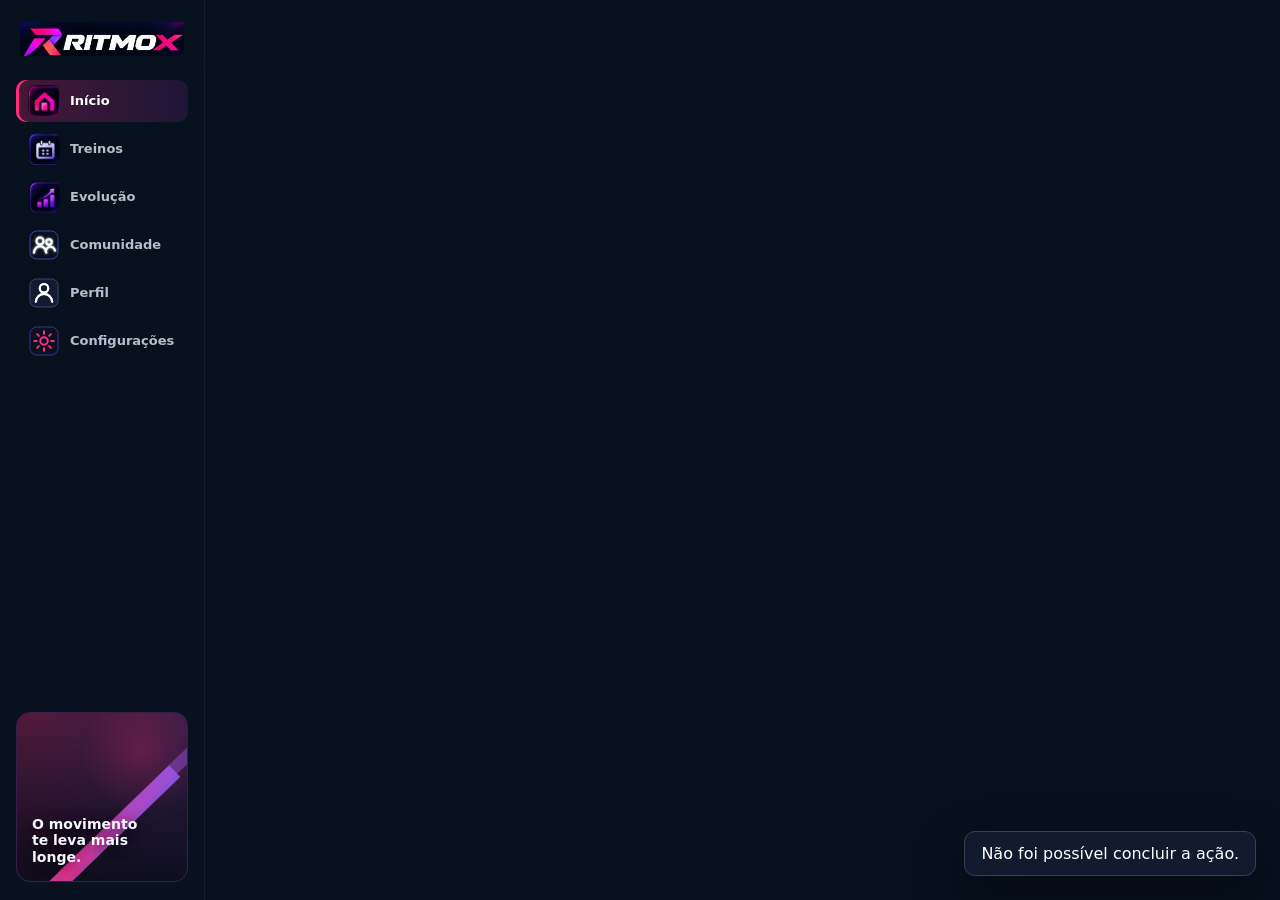
==== commit 8ad2e353: "fix: prevent initial home flash v68" ====
--- a/static/index.html
+++ b/static/index.html
@@ -12,8 +12,9 @@
   <link rel="shortcut icon" type="image/png" href="/static/assets/validated/ritmox-r-favicon.png?v=20260925-31">
   <link rel="apple-touch-icon" href="/static/assets/validated/ritmox-r-favicon.png?v=20260925-31">
   <link rel="stylesheet" href="/static/styles.css?v=20260926-68">
+  <style>body.route-pending .page{display:none!important}body.route-pending .main-content{visibility:hidden}</style>
 </head>
-<body>
+<body class="route-pending">
   <svg class="svg-sprite" aria-hidden="true">
     <symbol id="i-home" viewBox="0 0 24 24"><path d="M3.5 10.2 12 3.5l8.5 6.7"/><path d="M5.3 9.3v10.8h5.1v-5.7h3.2v5.7h5.1V9.3"/></symbol>
     <symbol id="i-dumbbell" viewBox="0 0 24 24"><path d="M3.5 8.5v7M6.5 6.5v11M9.2 10.2h5.6M17.5 6.5v11M20.5 8.5v7"/><path d="M6.5 12h2.7M14.8 12h2.7"/></symbol>
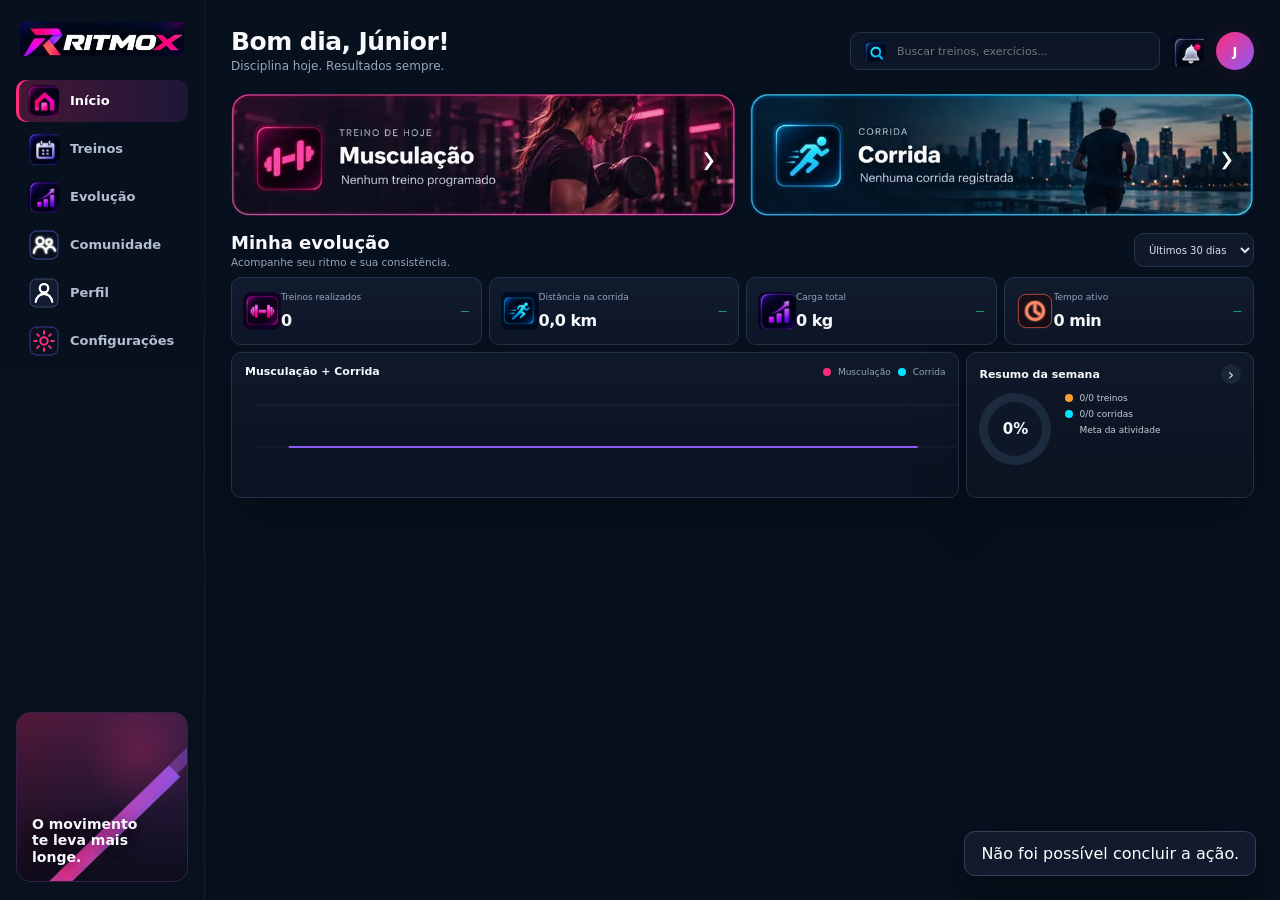
==== commit df71997f: "hotfix: never hide app shell during startup v69" ====
--- a/static/index.html
+++ b/static/index.html
@@ -11,10 +11,9 @@
   <link rel="icon" type="image/png" sizes="64x64" href="/static/assets/validated/ritmox-r-favicon.png?v=20260925-31">
   <link rel="shortcut icon" type="image/png" href="/static/assets/validated/ritmox-r-favicon.png?v=20260925-31">
   <link rel="apple-touch-icon" href="/static/assets/validated/ritmox-r-favicon.png?v=20260925-31">
-  <link rel="stylesheet" href="/static/styles.css?v=20260926-68">
-  <style>body.route-pending .page{display:none!important}body.route-pending .main-content{visibility:hidden}</style>
+  <link rel="stylesheet" href="/static/styles.css?v=20260926-69">
 </head>
-<body class="route-pending">
+<body>
   <svg class="svg-sprite" aria-hidden="true">
     <symbol id="i-home" viewBox="0 0 24 24"><path d="M3.5 10.2 12 3.5l8.5 6.7"/><path d="M5.3 9.3v10.8h5.1v-5.7h3.2v5.7h5.1V9.3"/></symbol>
     <symbol id="i-dumbbell" viewBox="0 0 24 24"><path d="M3.5 8.5v7M6.5 6.5v11M9.2 10.2h5.6M17.5 6.5v11M20.5 8.5v7"/><path d="M6.5 12h2.7M14.8 12h2.7"/></symbol>
@@ -912,7 +911,7 @@
   </dialog>
 
   <div id="toast" class="toast"></div>
-  <script src="/static/story-export.js?v=20260926-68"></script>
-  <script src="/static/app.js?v=20260926-68"></script>
+  <script src="/static/story-export.js?v=20260926-69"></script>
+  <script src="/static/app.js?v=20260926-69"></script>
 </body>
 </html>
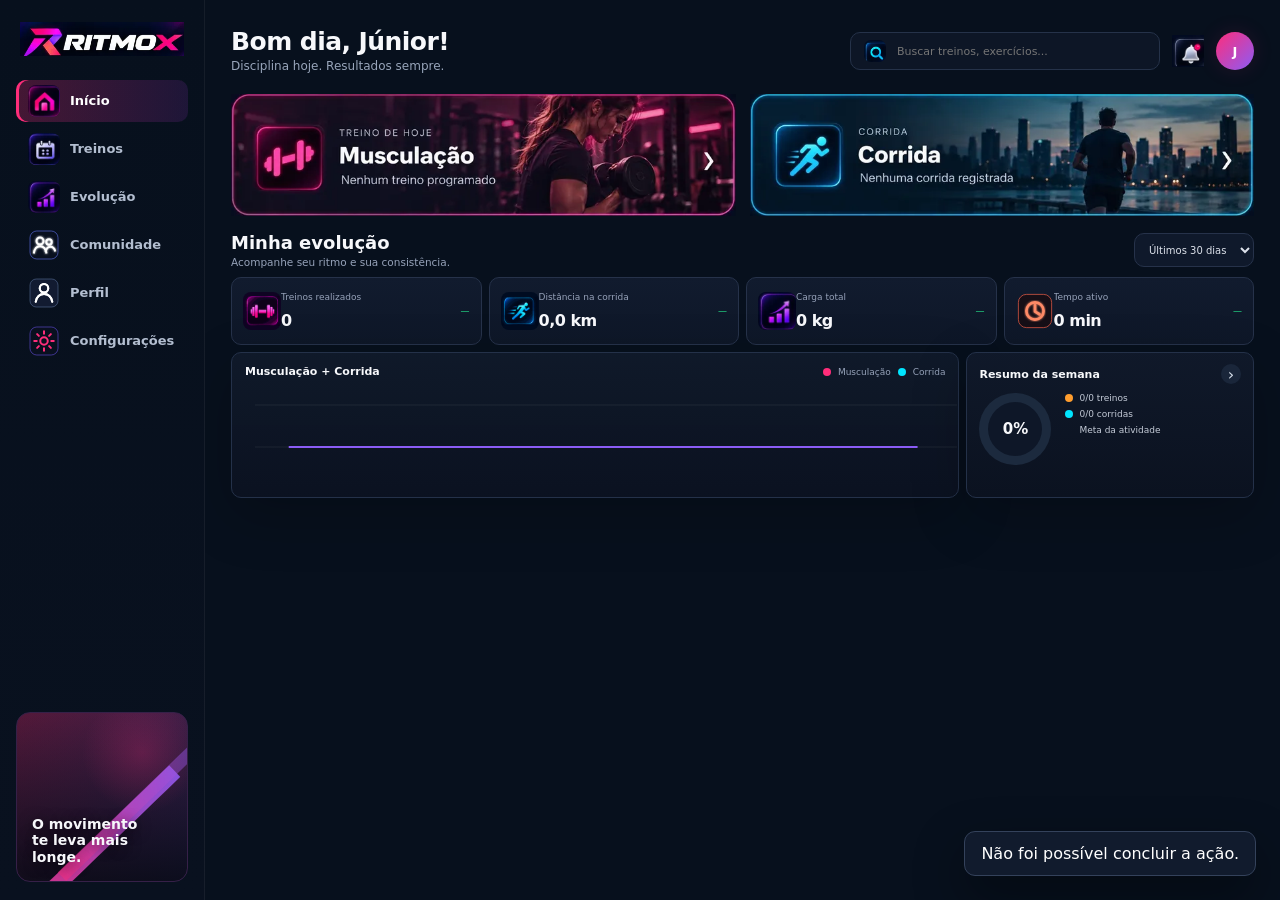
==== commit 9e0d70ab: "feat(ui): controles de conta e placeholders neutros para vários usuários" ====
--- a/static/index.html
+++ b/static/index.html
@@ -60,7 +60,7 @@
     <main class="main-content">
       <header class="topbar">
         <div>
-          <h1 id="pageTitle">Bom dia, Júnior!</h1>
+          <h1 id="pageTitle">Bem-vindo ao RITMOX!</h1>
           <p id="pageSubtitle">Disciplina hoje. Resultados sempre.</p>
         </div>
         <div class="top-actions">
@@ -79,7 +79,7 @@
           </div>
           <div class="m-greeting">
             <small>SEU DIA NO RITMOX</small>
-            <h1>Bom dia, Júnior!</h1>
+            <h1>Bem-vindo ao RITMOX!</h1>
             <p>Disciplina hoje. Resultados sempre.</p>
           </div>
 
@@ -425,7 +425,7 @@
               <div class="profile-avatar" id="profileAvatarFallback" hidden></div>
             </div>
             <div class="profile-hero-copy">
-              <h2 id="profileNameTitle">Júnior</h2>
+              <h2 id="profileNameTitle">Aluno</h2>
               <p>Atleta RITMOX</p>
               <span class="profile-active-badge"><i></i> Membro ativo</span>
             </div>
@@ -473,7 +473,7 @@
             <div class="profile-info-list" aria-label="Informações pessoais cadastradas">
               <div class="profile-info-row profile-info-readonly">
                 <svg aria-hidden="true"><use href="#i-user"/></svg>
-                <span><strong>Nome</strong><small id="profileInfoName">Júnior</small></span>
+                <span><strong>Nome</strong><small id="profileInfoName">Aluno</small></span>
               </div>
               <div class="profile-info-row profile-info-readonly">
                 <svg aria-hidden="true"><use href="#i-mail"/></svg>
@@ -545,6 +545,19 @@
               <span>Carregando parametrização...</span>
             </div>
             <div class="question-settings-list" id="anamnesisQuestionList"></div>
+          </article>
+          <article class="panel" id="accountSettings" hidden style="padding:25px;margin-top:18px">
+            <div class="settings-section-head">
+              <div>
+                <span class="eyebrow purple-text">MINHA CONTA</span>
+                <h3>Acesso e segurança</h3>
+                <p>Altere sua senha e gerencie sua sessão com segurança.</p>
+              </div>
+              <div class="settings-head-actions">
+                <button type="button" class="ghost-btn" id="accountPageBtn">Minha conta</button>
+                <button type="button" class="primary-btn pink-btn" id="logoutBtn">Sair</button>
+              </div>
+            </div>
           </article>
         </div>
       </section>
@@ -912,6 +925,6 @@
 
   <div id="toast" class="toast"></div>
   <script src="/static/story-export.js?v=20260926-69"></script>
-  <script src="/static/app.js?v=20260926-69"></script>
+  <script src="/static/app.js?v=20261010-multiuser-v1"></script>
 </body>
 </html>
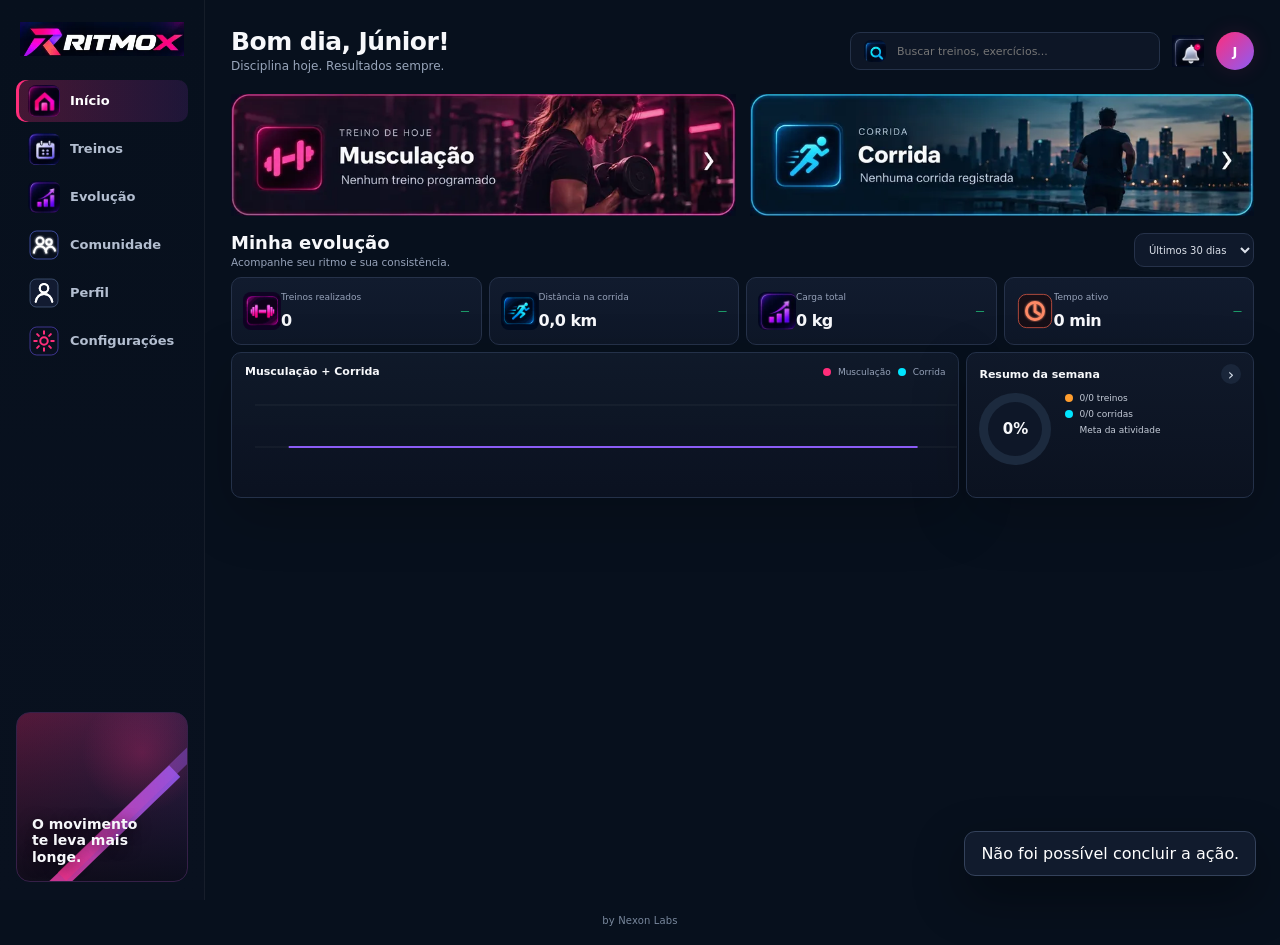
==== commit ec85bf3c: "feat(brand): aplicar cores e assets globais em static/index.html" ====
--- a/static/index.html
+++ b/static/index.html
@@ -12,6 +12,7 @@
   <link rel="shortcut icon" type="image/png" href="/static/assets/validated/ritmox-r-favicon.png?v=20260925-31">
   <link rel="apple-touch-icon" href="/static/assets/validated/ritmox-r-favicon.png?v=20260925-31">
   <link rel="stylesheet" href="/static/styles.css?v=20260926-69">
+  <style id="ritmox-brand-override">:root{--ritmox-primary:#ff2d7a;--ritmox-secondary:#00e5ff}.institutional-signature{font-size:10px;color:#78879c;text-align:center;padding:15px 0 19px;letter-spacing:.15px}</style>
 </head>
 <body>
   <svg class="svg-sprite" aria-hidden="true">
@@ -565,6 +566,7 @@
     </main>
   </div>
 
+  <div class="institutional-signature" aria-label="Assinatura institucional">by Nexon Labs</div>
   <nav class="bottom-nav" aria-label="Navegação principal">
     <button class="bottom-item active" data-page="home"><span class="nav-glyph"><img src="/static/assets/validated/home.webp" alt=""></span><span>Início</span></button>
     <button class="bottom-item" data-page="workouts"><span class="nav-glyph"><img src="/static/assets/validated/workouts.webp?v=20260925-32" alt=""></span><span>Treinos</span></button>
@@ -926,5 +928,6 @@
   <div id="toast" class="toast"></div>
   <script src="/static/story-export.js?v=20260926-69"></script>
   <script src="/static/app.js?v=20261010-multiuser-v1"></script>
+  <script src="/static/brand.js?v=multiuser-brand-v1"></script>
 </body>
 </html>
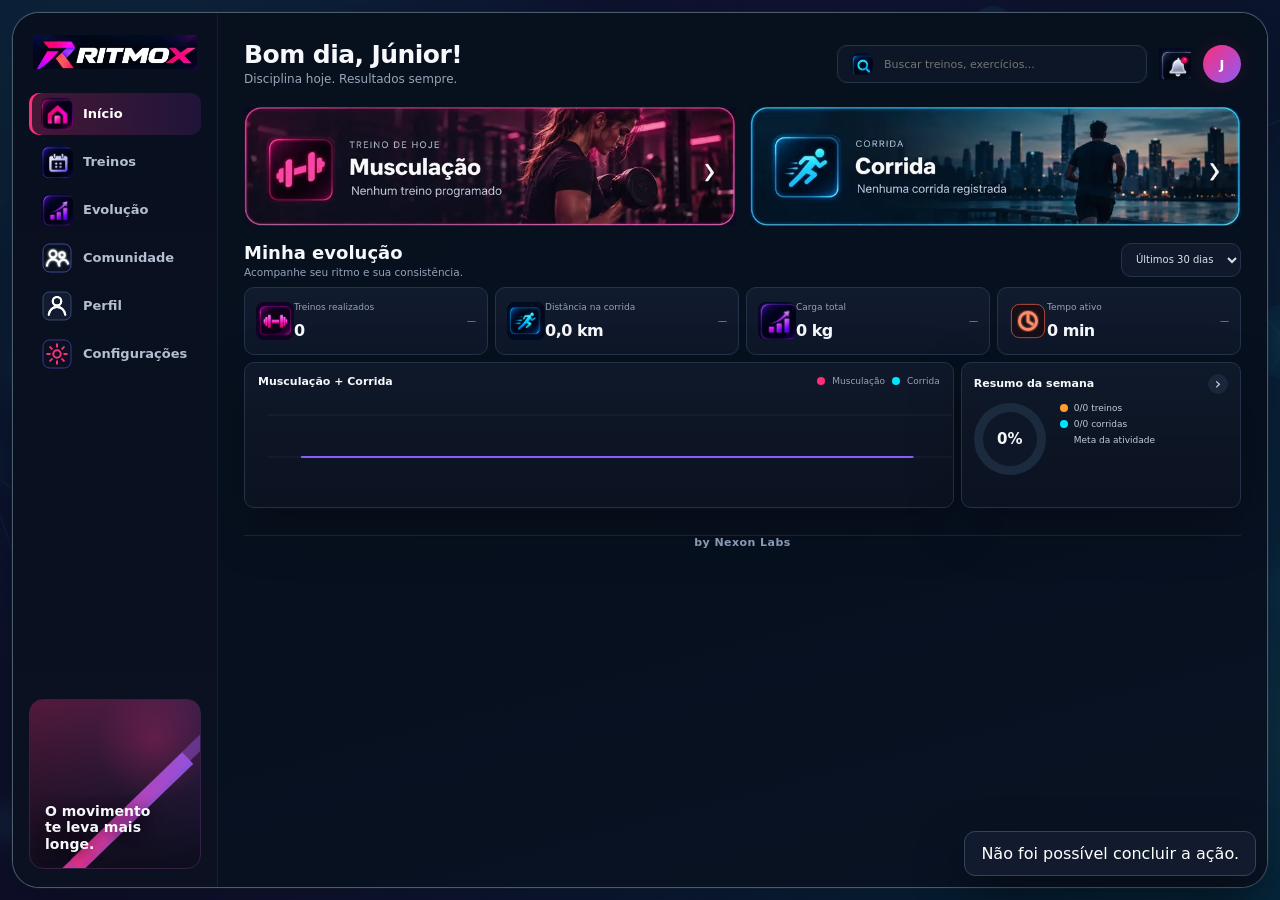
==== commit 02d0e29e: "feat(ritmox): padronizar título favicon e assinatura fixa na moldura Nexon" ====
--- a/static/index.html
+++ b/static/index.html
@@ -7,12 +7,13 @@
   <meta http-equiv="Cache-Control" content="no-cache, no-store, must-revalidate">
   <meta http-equiv="Pragma" content="no-cache">
   <meta http-equiv="Expires" content="0">
-  <title>RITMOX — Treino em movimento</title>
-  <link rel="icon" type="image/png" sizes="64x64" href="/static/assets/validated/ritmox-r-favicon.png?v=20260925-31">
-  <link rel="shortcut icon" type="image/png" href="/static/assets/validated/ritmox-r-favicon.png?v=20260925-31">
-  <link rel="apple-touch-icon" href="/static/assets/validated/ritmox-r-favicon.png?v=20260925-31">
+  <title>RITMOX | Treinamento &amp; Performance</title>
+  <link rel="icon" type="image/png" sizes="64x64" href="/static/assets/validated/ritmox-r-favicon.png?v=premium-01">
+  <link rel="shortcut icon" type="image/png" href="/static/assets/validated/ritmox-r-favicon.png?v=premium-01">
+  <link rel="apple-touch-icon" href="/static/assets/validated/ritmox-r-favicon.png?v=premium-01">
   <link rel="stylesheet" href="/static/styles.css?v=20260926-69">
-  <style id="ritmox-brand-override">:root{--ritmox-primary:#ff2d7a;--ritmox-secondary:#00e5ff}.institutional-signature{font-size:10px;color:#78879c;text-align:center;padding:15px 0 19px;letter-spacing:.15px}</style>
+  <style id="ritmox-brand-override">:root{--ritmox-primary:#ff2d7a;--ritmox-secondary:#00e5ff}</style>
+  <link rel="stylesheet" href="/static/nexon-premium-frame.css?v=premium-01">
 </head>
 <body>
   <svg class="svg-sprite" aria-hidden="true">
@@ -563,10 +564,9 @@
         </div>
       </section>
 
+      <footer class="institutional-signature" aria-label="Assinatura institucional">by Nexon Labs</footer>
     </main>
   </div>
-
-  <div class="institutional-signature" aria-label="Assinatura institucional">by Nexon Labs</div>
   <nav class="bottom-nav" aria-label="Navegação principal">
     <button class="bottom-item active" data-page="home"><span class="nav-glyph"><img src="/static/assets/validated/home.webp" alt=""></span><span>Início</span></button>
     <button class="bottom-item" data-page="workouts"><span class="nav-glyph"><img src="/static/assets/validated/workouts.webp?v=20260925-32" alt=""></span><span>Treinos</span></button>
--- a/static/nexon-premium-frame.css
+++ b/static/nexon-premium-frame.css
@@ -0,0 +1,153 @@
+/* RITMOX Premium · Etapa 1
+   Moldura Nexon Labs, medida de referência ATRIA/OPERA.
+   Estilo isolado: não interfere na autenticação nem nos dados.
+*/
+:root {
+  --nexon-frame-gap: 12px;
+  --nexon-frame-radius: 27px;
+  --nexon-frame-line: rgba(183,219,237,.38);
+}
+html { background: #071223; }
+body {
+  background:
+    linear-gradient(122deg,rgba(10,7,29,.82),rgba(22,8,37,.72) 45%,rgba(4,22,40,.78)),
+    url("/static/nexon-app-atmosphere.svg") center center / cover fixed no-repeat !important;
+}
+.app-shell {
+  border: 1px solid var(--nexon-frame-line);
+  background: #08101f;
+  box-shadow: 0 22px 64px rgba(0,8,21,.40), 0 0 0 1px rgba(255,255,255,.04);
+}
+.institutional-signature {
+  margin-top: 27px;
+  border-top: 1px solid rgba(169,192,221,.12);
+  font-size: 11px;
+  font-weight: 600;
+  color: #899ab5;
+  text-align: center;
+  letter-spacing: .04em;
+}
+:where(button,a,input,select,textarea):focus-visible {
+  outline: 2px solid var(--pink, #ff2d7a);
+  outline-offset: 3px;
+}
+@media (min-width:701px) {
+  html { height: 100%; overflow: hidden; }
+  body {
+    width: 100%;
+    height: 100dvh;
+    min-height: 0;
+    margin: 0;
+    padding: var(--nexon-frame-gap);
+    overflow: hidden !important;
+  }
+  .app-shell {
+    display: grid;
+    width: 100%;
+    max-width: none;
+    height: calc(100dvh - 2 * var(--nexon-frame-gap));
+    min-height: 0;
+    max-height: calc(100dvh - 2 * var(--nexon-frame-gap));
+    margin: 0 auto;
+    overflow: hidden;
+    border-radius: var(--nexon-frame-radius);
+  }
+  .sidebar {
+    position: relative;
+    top: auto;
+    height: 100%;
+    max-height: 100%;
+    min-height: 0;
+    overflow: hidden;
+    border-radius: calc(var(--nexon-frame-radius) - 1px) 0 0 calc(var(--nexon-frame-radius) - 1px);
+    background: linear-gradient(180deg,#080f1e 0%,#0b1121 100%);
+  }
+  .sidebar .brand {
+    flex: 0 0 auto;
+    min-width: 0;
+  }
+  .sidebar .brand-lockup-image {
+    display: block;
+    max-width: 100%;
+    height: auto;
+    object-fit: contain;
+  }
+  .side-nav {
+    display: grid;
+    flex: 1 1 auto;
+    align-content: start;
+    min-height: 0;
+    max-height: 100%;
+    overflow-y: auto;
+    overflow-x: hidden;
+    overscroll-behavior: contain;
+    scrollbar-width: thin;
+    scrollbar-color: rgba(162,178,206,.5) transparent;
+  }
+  .side-nav::-webkit-scrollbar { width: 6px; }
+  .side-nav::-webkit-scrollbar-thumb {
+    background: rgba(162,178,206,.45);
+    border-radius: 999px;
+  }
+  .sidebar-poster { flex: 0 0 auto; }
+  .main-content {
+    min-width: 0;
+    height: 100%;
+    min-height: 0;
+    max-height: 100%;
+    overflow-x: hidden;
+    overflow-y: auto;
+    overscroll-behavior: contain;
+    scrollbar-width: thin;
+    scrollbar-color: rgba(162,178,206,.5) transparent;
+    -webkit-overflow-scrolling: touch;
+    background: linear-gradient(165deg,#08101d 0%,#07101f 60%,#091323 100%);
+  }
+  .main-content::-webkit-scrollbar { width: 8px; }
+  .main-content::-webkit-scrollbar-thumb {
+    background: rgba(162,178,206,.38);
+    border-radius: 999px;
+  }
+}
+@media (min-width:701px) and (max-width:1050px) {
+  :root { --nexon-frame-gap: 10px; --nexon-frame-radius: 24px; }
+  .sidebar .brand-lockup-image { width: 100%; }
+}
+@media (min-width:701px) and (max-height:760px) {
+  .sidebar-poster { min-height: 110px; }
+  .sidebar { padding-top: 15px; padding-bottom: 13px; }
+}
+@media (max-width:700px) {
+  :root { --nexon-frame-gap: 10px; --nexon-frame-radius: 23px; }
+  html, body { width: 100%; max-width: 100%; overflow-x: clip; }
+  body {
+    min-height: 100dvh;
+    height: auto;
+    padding: var(--nexon-frame-gap);
+    background-attachment: scroll !important;
+  }
+  .app-shell {
+    display: block;
+    width: 100%;
+    max-width: none;
+    height: auto;
+    min-height: calc(100dvh - 2 * var(--nexon-frame-gap));
+    margin: 0;
+    overflow: hidden;
+    border-radius: var(--nexon-frame-radius);
+  }
+  .main-content {
+    width: 100%;
+    min-height: calc(100dvh - 2 * var(--nexon-frame-gap) - 2px);
+    height: auto;
+    overflow: visible;
+    background: linear-gradient(165deg,#08101d 0%,#091222 100%);
+  }
+  .institutional-signature {
+    margin: 24px 16px 10px;
+    padding-bottom: max(14px,env(safe-area-inset-bottom,0px));
+  }
+}
+@media (prefers-reduced-motion:reduce) {
+  .app-shell, .main-content { scroll-behavior: auto !important; }
+}
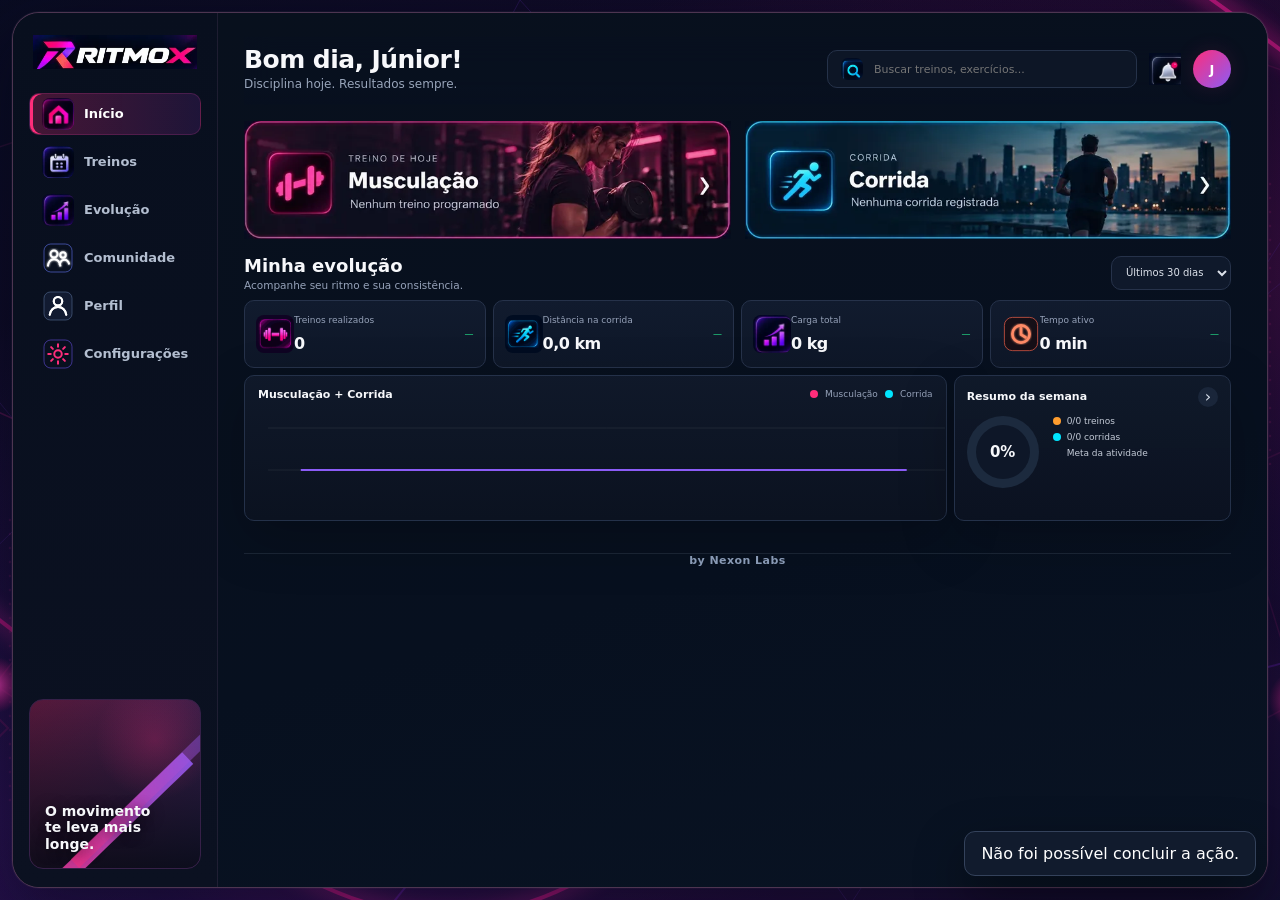
==== commit fab929a4: "chore(ritmox): renovar cache do frame e navegação refinados" ====
--- a/static/index.html
+++ b/static/index.html
@@ -13,7 +13,7 @@
   <link rel="apple-touch-icon" href="/static/assets/validated/ritmox-r-favicon.png?v=premium-01">
   <link rel="stylesheet" href="/static/styles.css?v=20260926-69">
   <style id="ritmox-brand-override">:root{--ritmox-primary:#ff2d7a;--ritmox-secondary:#00e5ff}</style>
-  <link rel="stylesheet" href="/static/nexon-premium-frame.css?v=premium-01">
+  <link rel="stylesheet" href="/static/nexon-premium-frame.css?v=premium-frame-1b">
 </head>
 <body>
   <svg class="svg-sprite" aria-hidden="true">
@@ -927,7 +927,7 @@
 
   <div id="toast" class="toast"></div>
   <script src="/static/story-export.js?v=20260926-69"></script>
-  <script src="/static/app.js?v=20261010-multiuser-v1"></script>
+  <script src="/static/app.js?v=premium-frame-1b"></script>
   <script src="/static/brand.js?v=multiuser-brand-v1"></script>
 </body>
 </html>
--- a/static/nexon-premium-frame.css
+++ b/static/nexon-premium-frame.css
@@ -9,9 +9,10 @@
 }
 html { background: #071223; }
 body {
+  /* Mesmo universo do login aprovado: pink, roxo, conexões e easter egg Nexon. */
   background:
-    linear-gradient(122deg,rgba(10,7,29,.82),rgba(22,8,37,.72) 45%,rgba(4,22,40,.78)),
-    url("/static/nexon-app-atmosphere.svg") center center / cover fixed no-repeat !important;
+    linear-gradient(120deg,rgba(8,9,28,.35),rgba(26,8,39,.18) 50%,rgba(6,11,32,.32)),
+    url("/static/ritmox-login-atmosphere.svg") center center / cover fixed no-repeat !important;
 }
 .app-shell {
   border: 1px solid var(--nexon-frame-line);
@@ -151,3 +152,98 @@
 @media (prefers-reduced-motion:reduce) {
   .app-shell, .main-content { scroll-behavior: auto !important; }
 }
+
+/* Entrega 1B · Refinamento do ambiente interno */
+:root {
+  --ritmox-surface: #08101f;
+  --ritmox-surface-raised: #101b2e;
+}
+@media (min-width:701px) {
+  .app-shell {
+    border-color: rgba(255,148,211,.28);
+    box-shadow:0 24px 66px rgba(3,5,22,.5),0 0 0 1px rgba(255,255,255,.04);
+  }
+  .sidebar {
+    isolation:isolate;
+    border-right:1px solid rgba(221,154,224,.1);
+  }
+  .sidebar .brand {
+    padding-left: 4px;
+    padding-right: 4px;
+    max-width:100%;
+  }
+  .side-nav .nav-item {
+    min-width:0;
+    flex-shrink:0;
+    border:1px solid transparent;
+    transition:background-color .17s,border-color .17s;
+  }
+  .side-nav .nav-item.active {
+    border-color:rgba(243,70,173,.18);
+    box-shadow:inset 3px 0 var(--ritmox-primary,#ff2d7a);
+  }
+  .side-nav .nav-item:hover {
+    background:rgba(218,46,155,.09);
+    border-color:rgba(243,70,173,.11);
+  }
+  .main-content {
+    position:relative;
+    isolation:isolate;
+    scrollbar-gutter:stable;
+  }
+  .main-content .topbar {
+    position:sticky;
+    top:0;
+    z-index:19;
+    padding:10px 0 14px;
+    background:linear-gradient(180deg,#08101feF 0%,#08101feF 72%,rgba(8,16,31,.88) 100%);
+    backdrop-filter:blur(14px);
+  }
+  .institutional-signature {
+    margin-top:32px;
+    margin-bottom:0;
+  }
+}
+@media (min-width:701px) and (max-height:620px) {
+  /* Menu não comprime os botões; banner é decorativo e pode desaparecer. */
+  .sidebar-poster { display:none; }
+}
+@media (max-width:700px) {
+  /* A moldura mantém os mesmos 23 px do padrão Nexon, sem cortes horizontais. */
+  .app-shell {border-color:rgba(251,139,214,.25);background:var(--ritmox-surface);}
+  .main-content {min-width:0;overflow-x:clip;}
+  .page {max-width:100%;min-width:0;}
+  .bottom-nav {
+    left:var(--nexon-frame-gap);
+    right:var(--nexon-frame-gap);
+    bottom:max(var(--nexon-frame-gap),env(safe-area-inset-bottom,0px));
+    width:auto;
+    max-width:calc(100vw - 2 * var(--nexon-frame-gap));
+    padding:6px 6px 7px;
+    border:1px solid rgba(255,78,178,.18);
+    border-radius:17px;
+    background:rgba(8,13,29,.96);
+    box-shadow:0 -6px 30px rgba(4,4,19,.25),0 13px 33px rgba(2,4,18,.58);
+    z-index:80;
+  }
+  .bottom-item {
+    min-width:0;
+    min-height:55px;
+    touch-action:manipulation;
+  }
+  .bottom-item .nav-glyph {
+    margin-bottom:0!important;
+  }
+  /* Reserva espaço para a navegação fixa e para o indicador do sistema. */
+  .main-content {padding-bottom:105px;}
+  body[data-page="workouts"] .main-content,
+  body[data-page="profile"] .main-content {padding-bottom:105px!important;}
+  .toast {bottom:calc(90px + env(safe-area-inset-bottom,0px));}
+}
+@media(max-width:390px){
+  .bottom-nav{padding:4px 2px 6px}
+  .bottom-item{font-size:9px;min-height:52px}
+}
+@media(prefers-reduced-motion:reduce){
+  .side-nav .nav-item{transition:none}
+}
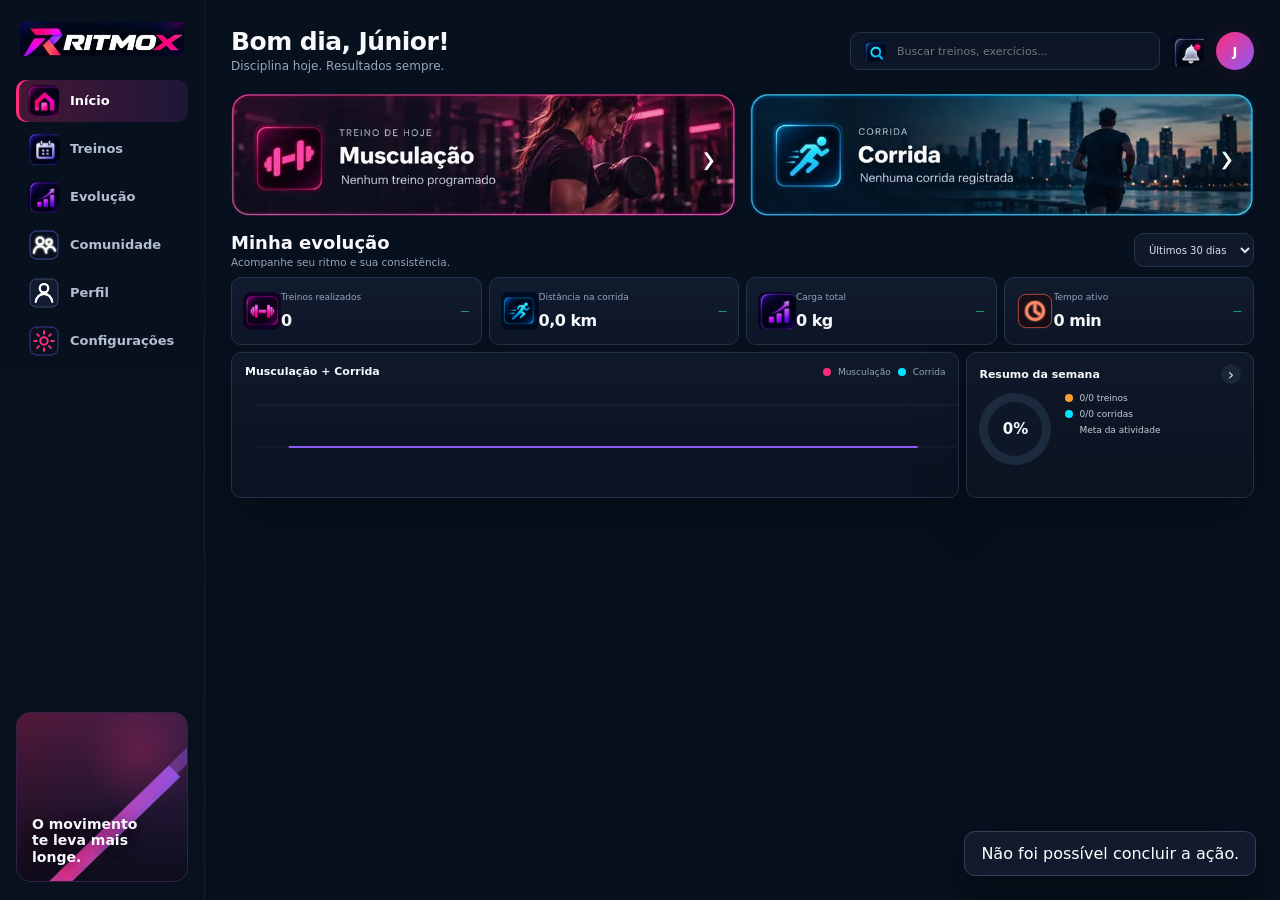
==== commit fa2bb1d7: "feat(ritmox): add installable PWA while keeping training data online-only" ====
--- a/static/index.html
+++ b/static/index.html
@@ -7,13 +7,16 @@
   <meta http-equiv="Cache-Control" content="no-cache, no-store, must-revalidate">
   <meta http-equiv="Pragma" content="no-cache">
   <meta http-equiv="Expires" content="0">
-  <title>RITMOX | Treinamento &amp; Performance</title>
-  <link rel="icon" type="image/png" sizes="64x64" href="/static/assets/validated/ritmox-r-favicon.png?v=premium-01">
-  <link rel="shortcut icon" type="image/png" href="/static/assets/validated/ritmox-r-favicon.png?v=premium-01">
-  <link rel="apple-touch-icon" href="/static/assets/validated/ritmox-r-favicon.png?v=premium-01">
+  <title>RITMOX — Treino em movimento</title>
+  <link rel="icon" type="image/png" sizes="64x64" href="/static/assets/validated/ritmox-r-favicon.png?v=20260925-31">
+  <link rel="shortcut icon" type="image/png" href="/static/assets/validated/ritmox-r-favicon.png?v=20260925-31">
+  <link rel="apple-touch-icon" href="/static/assets/validated/ritmox-r-favicon.png?v=20260925-31">
   <link rel="stylesheet" href="/static/styles.css?v=20260926-69">
-  <style id="ritmox-brand-override">:root{--ritmox-primary:#ff2d7a;--ritmox-secondary:#00e5ff}</style>
-  <link rel="stylesheet" href="/static/nexon-premium-frame.css?v=premium-frame-1b">
+  <meta name="apple-mobile-web-app-capable" content="yes">
+  <meta name="apple-mobile-web-app-title" content="RITMOX">
+  <link rel="manifest" href="/static/pwa/manifest.json">
+  <link rel="apple-touch-icon" sizes="192x192" href="/static/pwa/icon-192.png">
+  <script src="/static/pwa/register.js" defer></script>
 </head>
 <body>
   <svg class="svg-sprite" aria-hidden="true">
@@ -62,7 +65,7 @@
     <main class="main-content">
       <header class="topbar">
         <div>
-          <h1 id="pageTitle">Bem-vindo ao RITMOX!</h1>
+          <h1 id="pageTitle">Bom dia, Júnior!</h1>
           <p id="pageSubtitle">Disciplina hoje. Resultados sempre.</p>
         </div>
         <div class="top-actions">
@@ -81,7 +84,7 @@
           </div>
           <div class="m-greeting">
             <small>SEU DIA NO RITMOX</small>
-            <h1>Bem-vindo ao RITMOX!</h1>
+            <h1>Bom dia, Júnior!</h1>
             <p>Disciplina hoje. Resultados sempre.</p>
           </div>
 
@@ -427,7 +430,7 @@
               <div class="profile-avatar" id="profileAvatarFallback" hidden></div>
             </div>
             <div class="profile-hero-copy">
-              <h2 id="profileNameTitle">Aluno</h2>
+              <h2 id="profileNameTitle">Júnior</h2>
               <p>Atleta RITMOX</p>
               <span class="profile-active-badge"><i></i> Membro ativo</span>
             </div>
@@ -475,7 +478,7 @@
             <div class="profile-info-list" aria-label="Informações pessoais cadastradas">
               <div class="profile-info-row profile-info-readonly">
                 <svg aria-hidden="true"><use href="#i-user"/></svg>
-                <span><strong>Nome</strong><small id="profileInfoName">Aluno</small></span>
+                <span><strong>Nome</strong><small id="profileInfoName">Júnior</small></span>
               </div>
               <div class="profile-info-row profile-info-readonly">
                 <svg aria-hidden="true"><use href="#i-mail"/></svg>
@@ -548,25 +551,12 @@
             </div>
             <div class="question-settings-list" id="anamnesisQuestionList"></div>
           </article>
-          <article class="panel" id="accountSettings" hidden style="padding:25px;margin-top:18px">
-            <div class="settings-section-head">
-              <div>
-                <span class="eyebrow purple-text">MINHA CONTA</span>
-                <h3>Acesso e segurança</h3>
-                <p>Altere sua senha e gerencie sua sessão com segurança.</p>
-              </div>
-              <div class="settings-head-actions">
-                <button type="button" class="ghost-btn" id="accountPageBtn">Minha conta</button>
-                <button type="button" class="primary-btn pink-btn" id="logoutBtn">Sair</button>
-              </div>
-            </div>
-          </article>
         </div>
       </section>
 
-      <footer class="institutional-signature" aria-label="Assinatura institucional">by Nexon Labs</footer>
     </main>
   </div>
+
   <nav class="bottom-nav" aria-label="Navegação principal">
     <button class="bottom-item active" data-page="home"><span class="nav-glyph"><img src="/static/assets/validated/home.webp" alt=""></span><span>Início</span></button>
     <button class="bottom-item" data-page="workouts"><span class="nav-glyph"><img src="/static/assets/validated/workouts.webp?v=20260925-32" alt=""></span><span>Treinos</span></button>
@@ -927,7 +917,6 @@
 
   <div id="toast" class="toast"></div>
   <script src="/static/story-export.js?v=20260926-69"></script>
-  <script src="/static/app.js?v=premium-frame-1b"></script>
-  <script src="/static/brand.js?v=multiuser-brand-v1"></script>
+  <script src="/static/app.js?v=20260926-69"></script>
 </body>
 </html>
